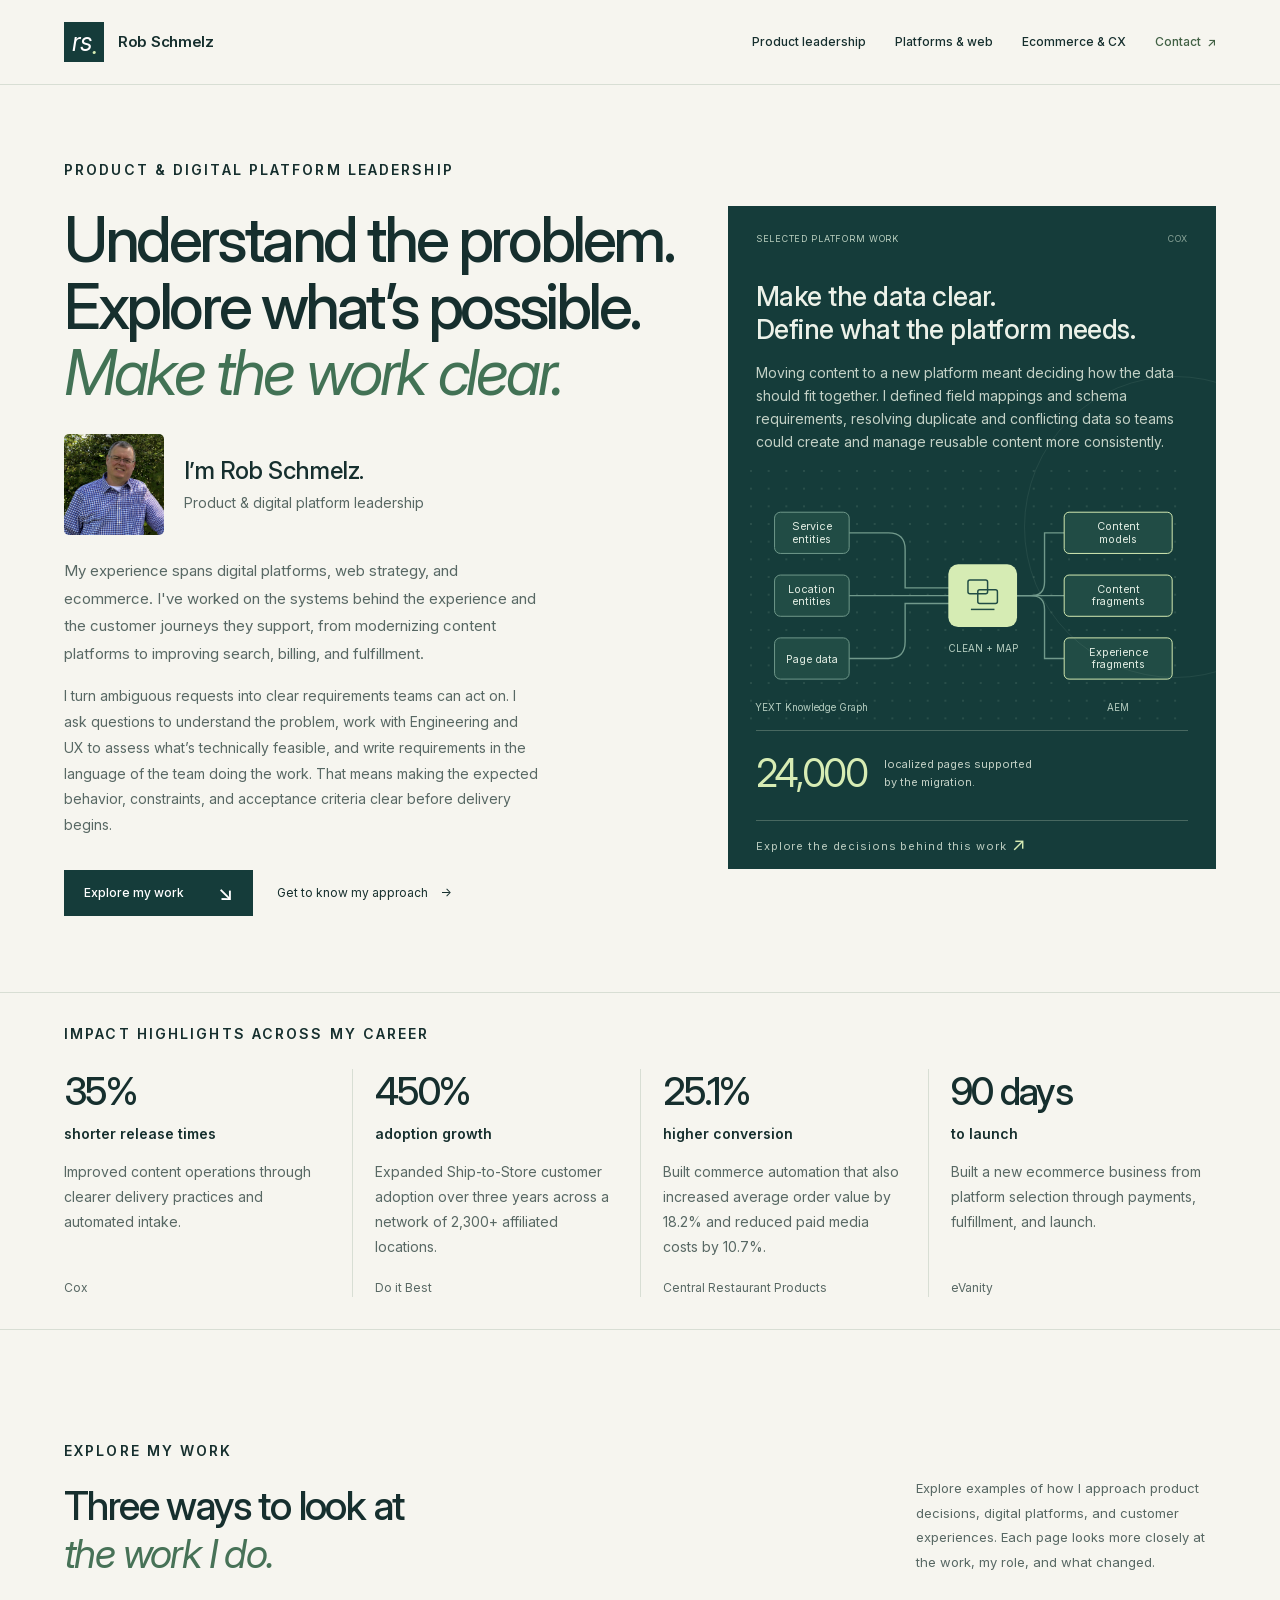
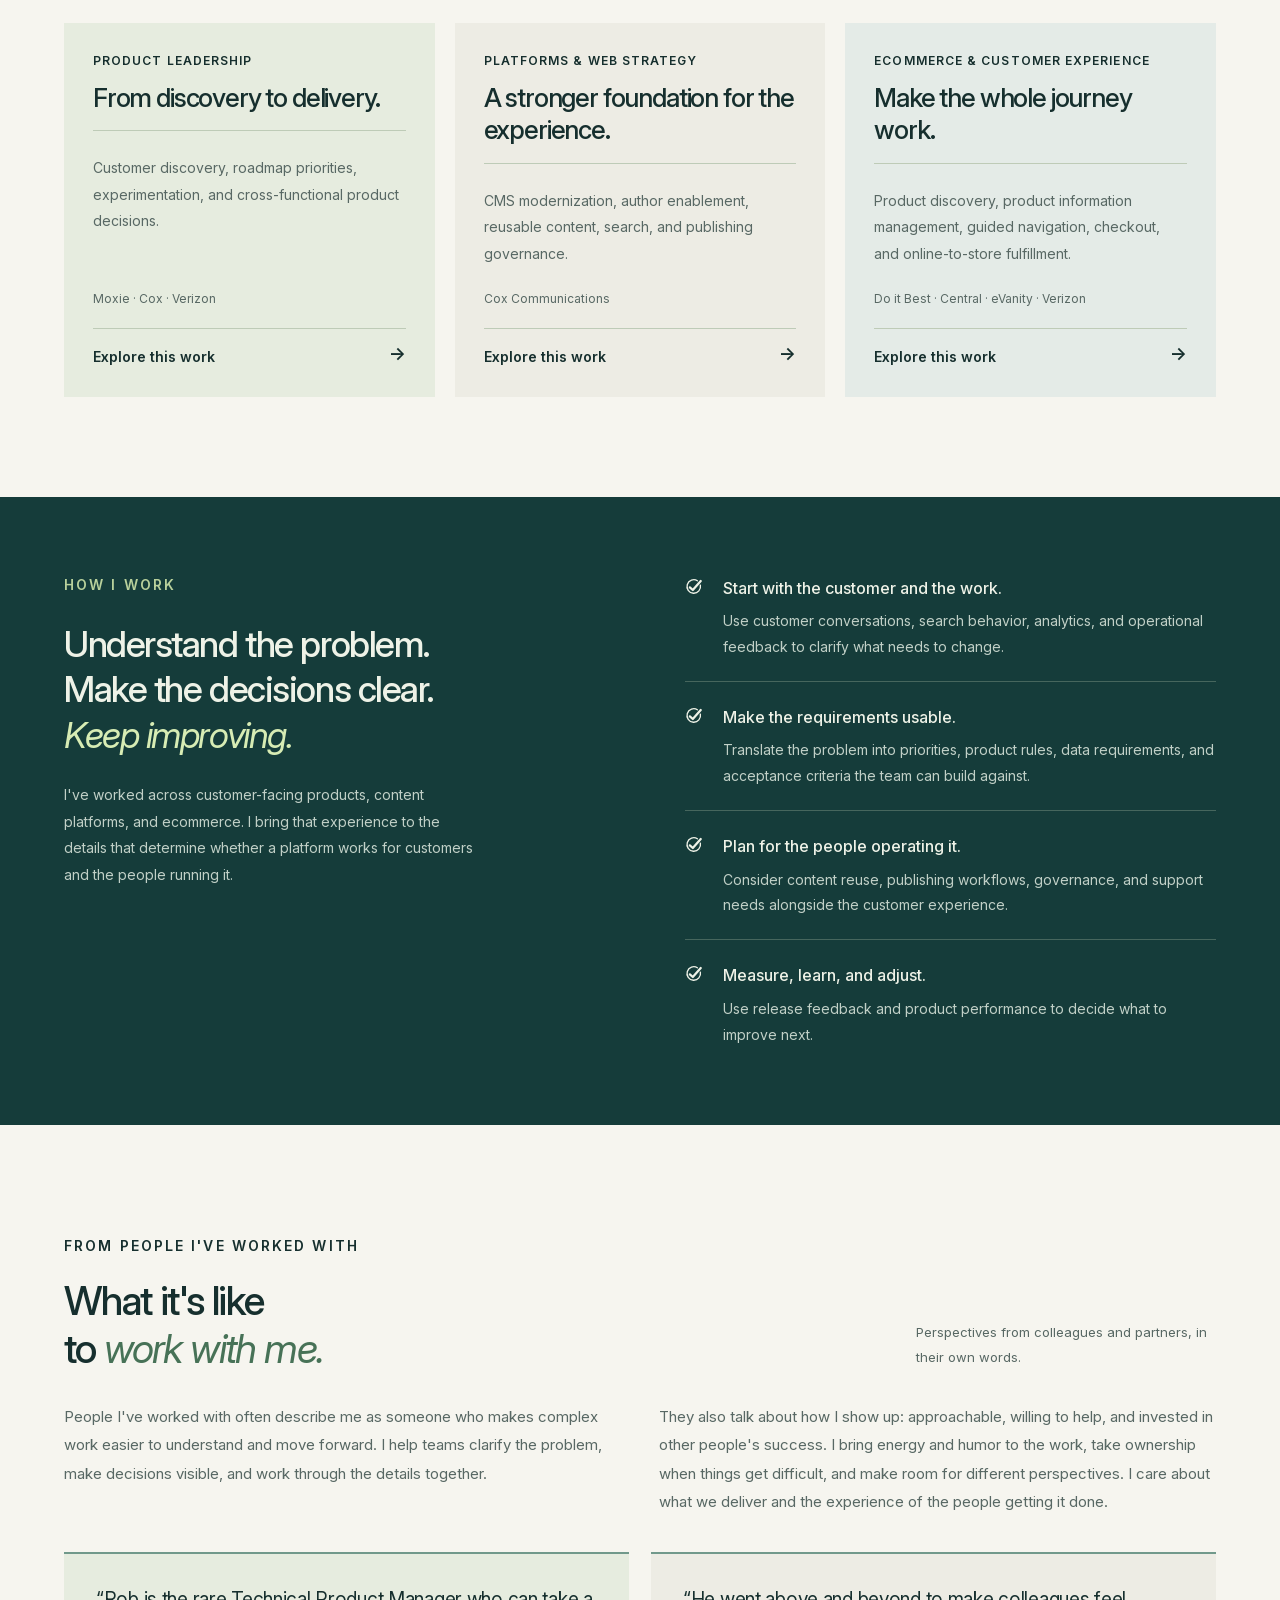
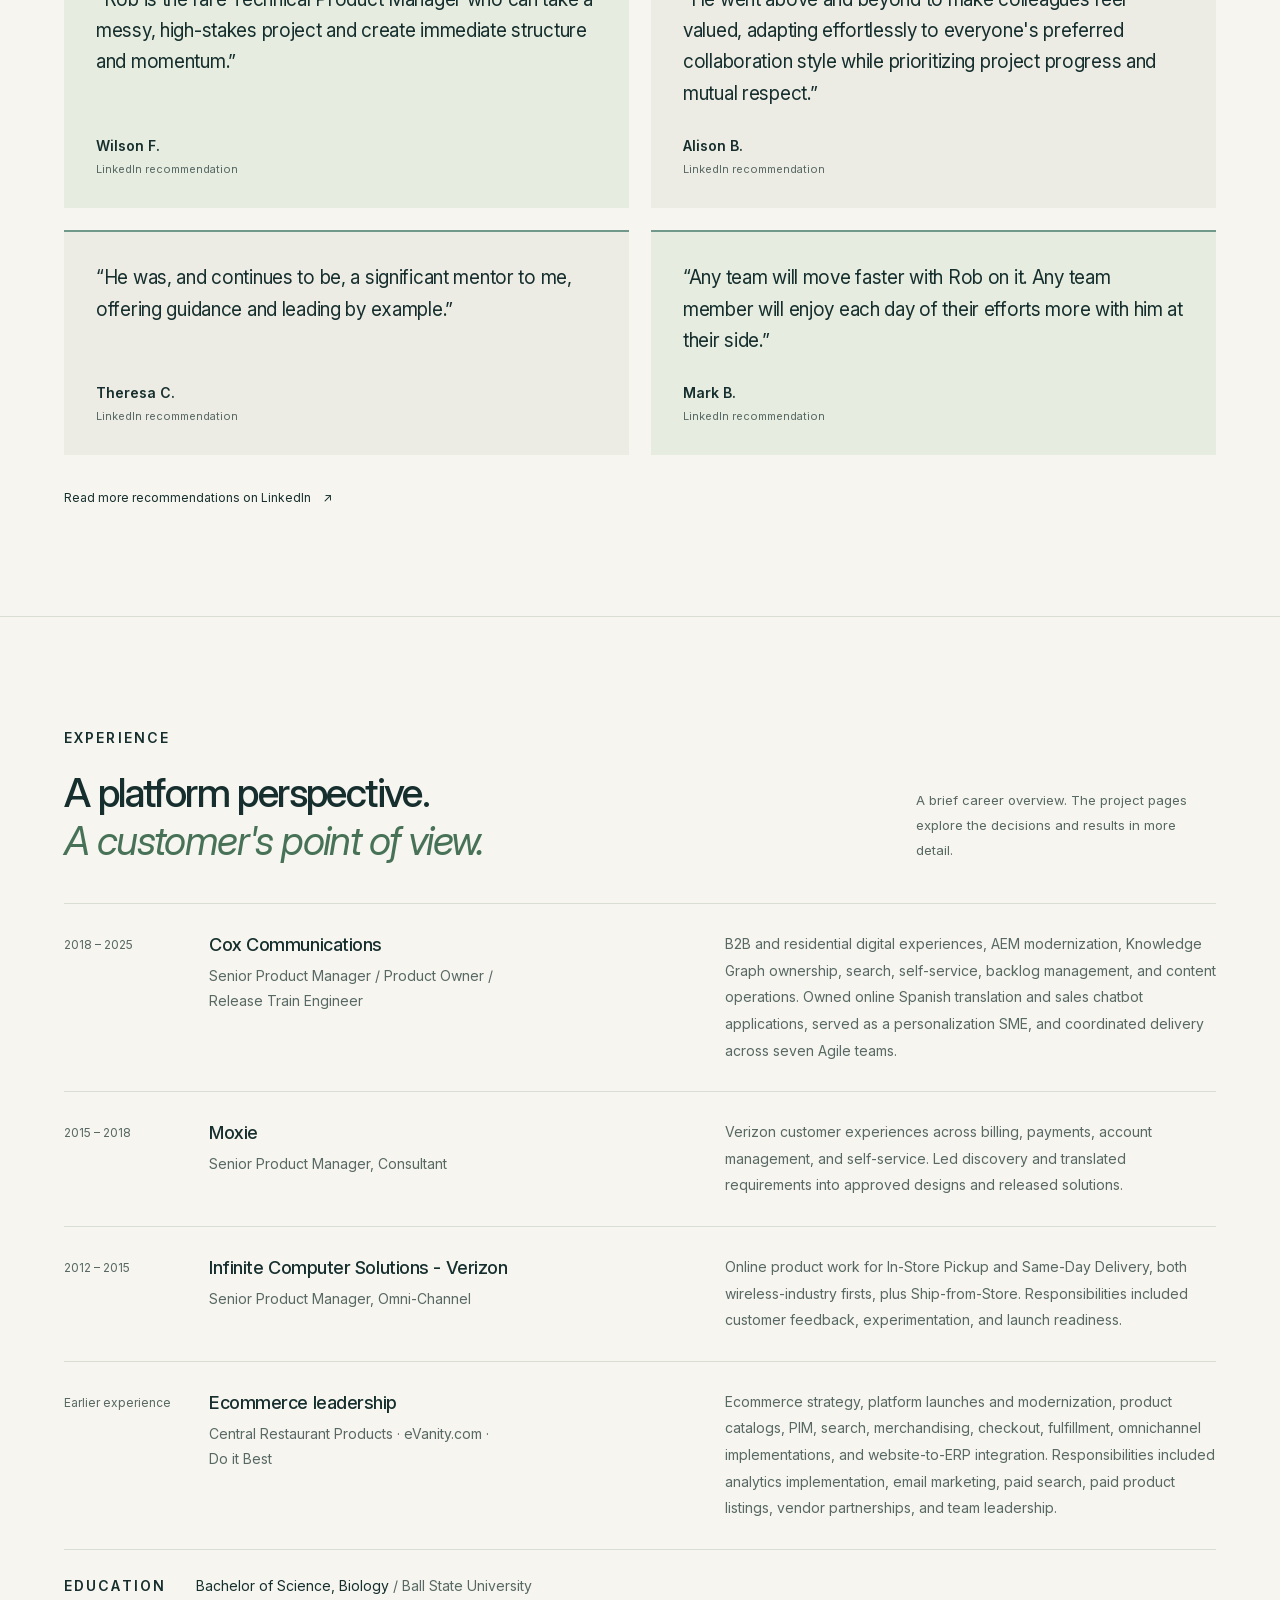
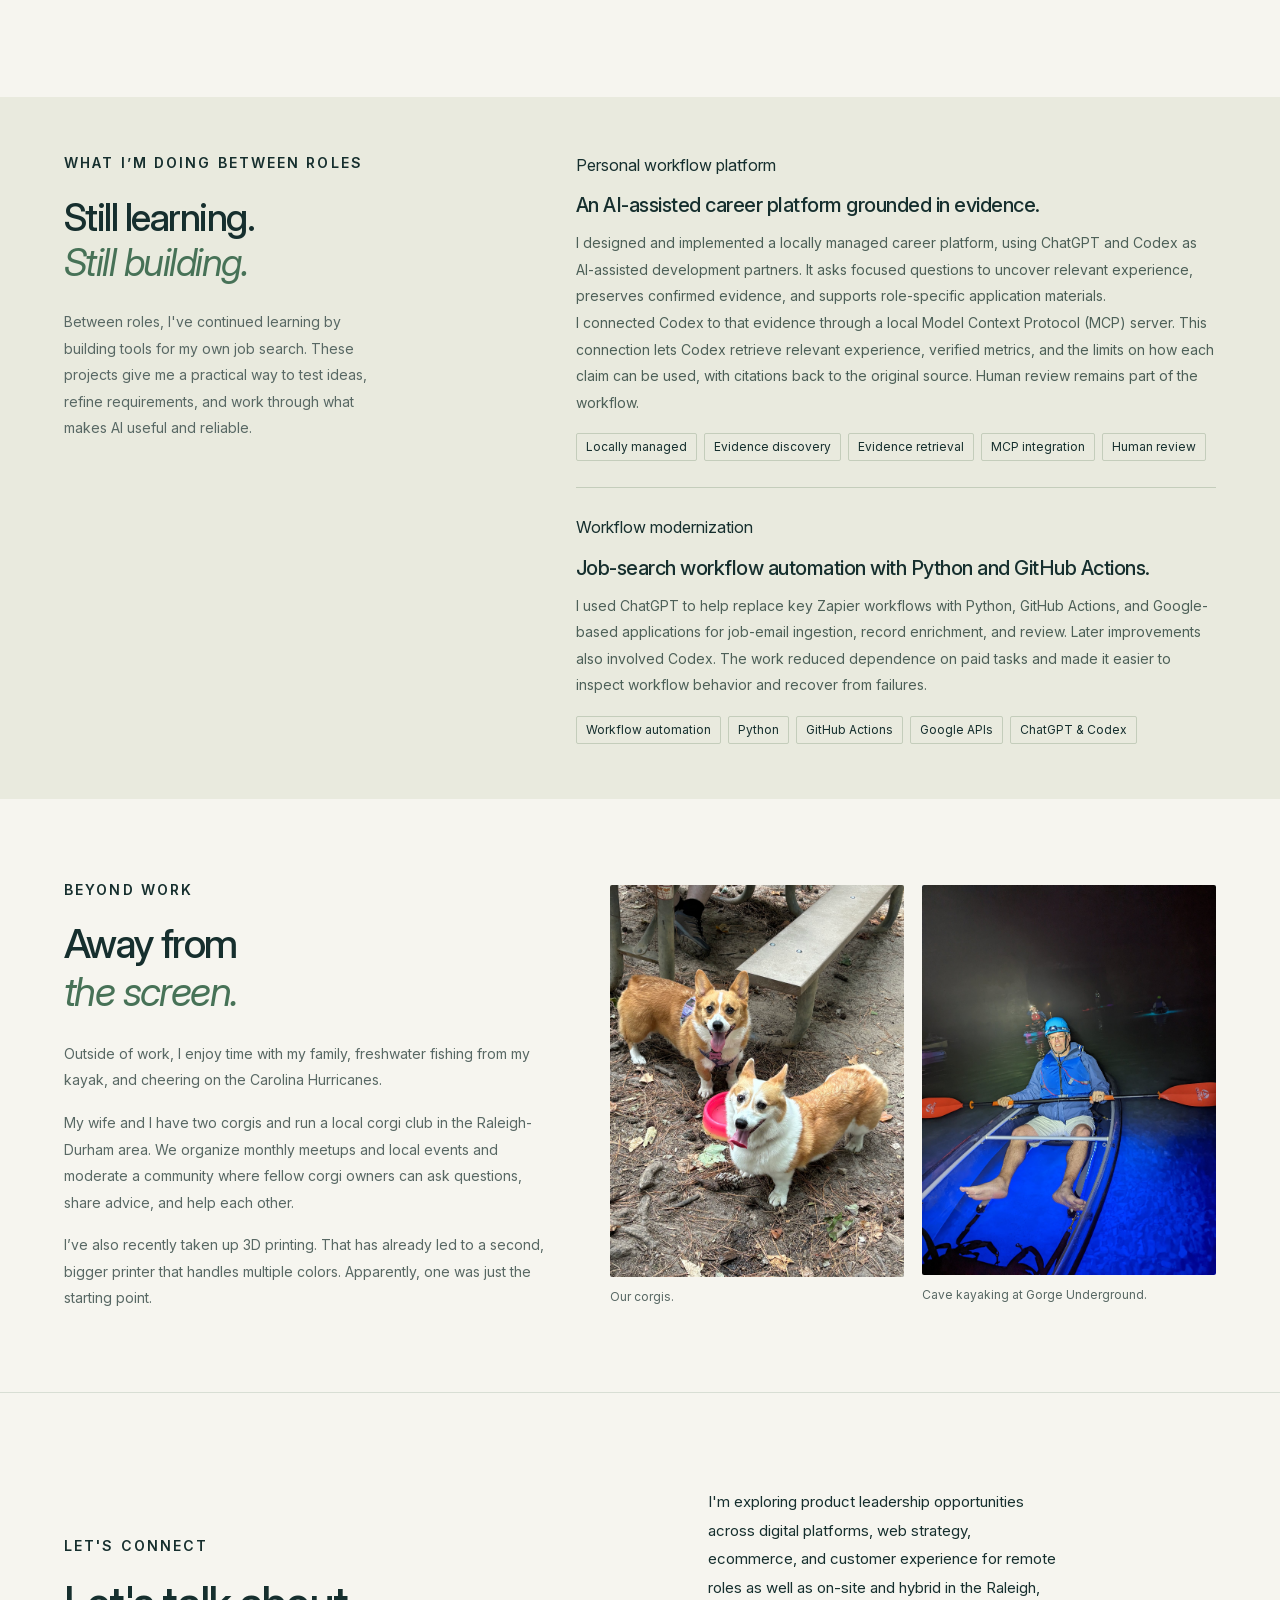
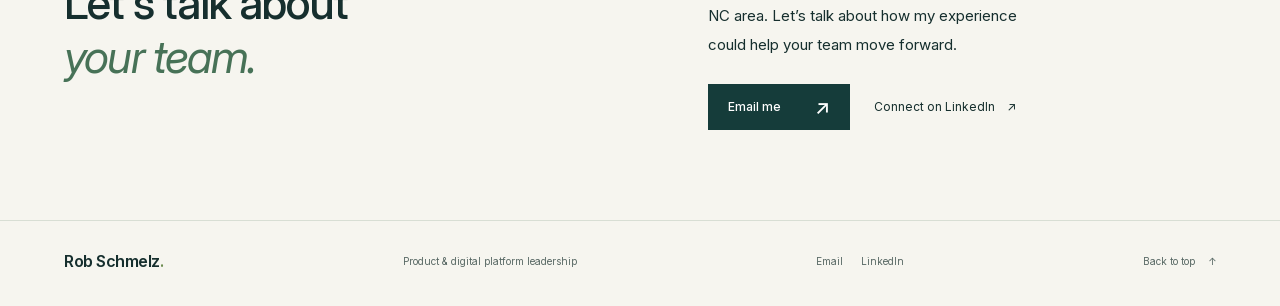
==== index.html @ 9e130a4d "Clarify homepage requirements leadership and platform decisions" ====
<!doctype html>
<html lang="en"><head><meta charset="utf-8"><meta name="viewport" content="width=device-width, initial-scale=1"><meta name="theme-color" content="#153c3a"><meta name="description" content="Explore Rob Schmelz’s product leadership across digital platforms and ecommerce, with examples of requirements clarification, CMS modernization, and customer experience."><meta name="robots" content="index, follow"><link rel="canonical" href="https://rs-mandalorian.github.io/portfolio/"><meta property="og:title" content="Rob Schmelz | Product Leadership, Digital Platforms &amp; Ecommerce"><meta property="og:description" content="Explore Rob Schmelz’s product leadership across digital platforms and ecommerce, with examples of requirements clarification, CMS modernization, and customer experience."><meta property="og:type" content="website"><meta property="og:url" content="https://rs-mandalorian.github.io/portfolio/"><title>Rob Schmelz | Product Leadership, Digital Platforms &amp; Ecommerce</title><link rel="icon" href="./mark.svg" type="image/svg+xml"><link rel="stylesheet" href="./styles.css?v=platform-requirements-v15"><script src="./app.js" defer></script><script type="application/ld+json">{"@context": "https://schema.org", "@type": "Person", "name": "Rob Schmelz", "url": "https://rs-mandalorian.github.io/portfolio/", "sameAs": ["https://www.linkedin.com/in/robschmelz/"], "email": "mailto:rob.schmelz+portfolio@gmail.com", "description": "Product leadership, digital platforms, web strategy, and ecommerce customer experience."}</script></head>

<!-- Google tag (gtag.js) -->
<script async src="https://www.googletagmanager.com/gtag/js?id=G-S5VYJTQXDG"></script>
<script>
  window.dataLayer = window.dataLayer || [];
  function gtag(){dataLayer.push(arguments);}
  gtag('js', new Date());

  gtag('config', 'G-S5VYJTQXDG');
</script>

<body><a class="skip-link" href="#main">Skip to content</a><header class="site-header"><a class="wordmark" href="./index.html" aria-label="Rob Schmelz, home"><span class="monogram" aria-hidden="true">rs<span>.</span></span><span>Rob Schmelz</span></a><button class="menu-button" aria-expanded="false" aria-controls="navigation" hidden>Menu <span aria-hidden="true">+</span></button><nav id="navigation" aria-label="Main navigation"><a href="./product-leadership.html">Product leadership</a><a href="./digital-platforms.html">Platforms &amp; web</a><a href="./ecommerce-customer-experience.html">Ecommerce &amp; CX</a><a href="#contact">Contact <span aria-hidden="true">↗</span></a></nav></header><main id="main"><section class="hero section-shell" id="top" aria-labelledby="hero-title">
      <div class="hero-copy">
        <p class="eyebrow">Product &amp; digital platform leadership</p>
        <h1 id="hero-title">Understand the problem.<br>Explore what’s possible.<br><em>Make the work clear.</em></h1>
        <div class="hero-intro-row"><img class="hero-portrait" src="./images/rob-schmelz.jpg" width="1138" height="1146" alt="Rob Schmelz" decoding="async"><div class="hero-identity"><p class="hero-person-name">I’m Rob Schmelz.</p><p class="hero-person-role">Product &amp; digital platform leadership</p></div></div><p class="hero-intro">My experience spans digital platforms, web strategy, and ecommerce. I've worked on the systems behind the experience and the customer journeys they support, from modernizing content platforms to improving search, billing, and fulfillment.</p><p class="hero-context">I turn ambiguous requests into clear requirements teams can act on. I ask questions to understand the problem, work with Engineering and UX to assess what’s technically feasible, and write requirements in the language of the team doing the work. That means making the expected behavior, constraints, and acceptance criteria clear before delivery begins.</p>
        <div class="hero-actions"><a class="button button-dark" href="#work">Explore my work <span aria-hidden="true">↘</span></a><a class="text-link" href="#approach">Get to know my approach <span aria-hidden="true">→</span></a></div>
      </div>
      <aside class="platform-art" aria-labelledby="art-title">
        <div class="art-topline"><span>Selected platform work</span><span class="art-index">COX</span></div>
        <h2 id="art-title">Make the data clear.<br>Define what the platform needs.</h2>
        <p class="art-summary">Moving content to a new platform meant deciding how the data should fit together. I defined field mappings and schema requirements, resolving duplicate and conflicting data so teams could create and manage reusable content more consistently.</p>
        <svg class="platform-diagram" viewBox="0 0 440 265" role="img" aria-labelledby="diagram-title diagram-desc">
          <title id="diagram-title">Yext to Adobe Experience Manager migration</title>
          <desc id="diagram-desc">Localized page data flows from Yext through data cleansing and field mapping into content models, content fragments, and experience fragments in Adobe Experience Manager. This is an illustrative diagram of the product work, not a system architecture diagram.</desc>
          <defs><pattern id="dots" width="18" height="18" patternUnits="userSpaceOnUse"><circle cx="1" cy="1" r="1" fill="#a4c1b4" opacity=".18"/></pattern></defs>
          <rect width="440" height="265" fill="url(#dots)"/>
          <g stroke="#71998b" stroke-width="1.4" fill="none"><path d="M76 64H141Q158 64 158 81V120H207"/><path d="M76 128H207"/><path d="M76 192H141Q158 192 158 175V136H207"/><path d="M267 128H286Q300 128 300 114V64H320"/><path d="M267 128H320"/><path d="M267 128H286Q300 128 300 142V192H320"/></g>
          <g fill="#214c45" stroke="#71998b"><rect x="25" y="43" width="76" height="42" rx="6"/><rect x="25" y="107" width="76" height="42" rx="6"/><rect x="25" y="171" width="76" height="42" rx="6"/></g>
          <g fill="#e3eee4" font-size="11" font-family="Inter, Arial, sans-serif" text-anchor="middle"><text x="63" y="61"><tspan x="63">Service</tspan><tspan x="63" dy="13">entities</tspan></text><text x="63" y="125"><tspan x="63">Location</tspan><tspan x="63" dy="13">entities</tspan></text><text x="63" y="197">Page data</text></g>
          <rect x="202" y="96" width="70" height="64" rx="10" fill="#d6ecb4"/>
          <g stroke="#214c45" stroke-width="1.5" fill="none"><rect x="222" y="112" width="20" height="14" rx="2"/><rect x="232" y="122" width="20" height="14" rx="2"/><path d="M225 142h24"/></g>
          <g fill="#214c45" stroke="#d6ecb4"><rect x="320" y="43" width="110" height="42" rx="5"/><rect x="320" y="107" width="110" height="42" rx="5"/><rect x="320" y="171" width="110" height="42" rx="5"/></g>
          <g fill="#e3eee4" font-size="11" font-family="Inter, Arial, sans-serif" text-anchor="middle"><text x="375" y="61"><tspan x="375">Content</tspan><tspan x="375" dy="13">models</tspan></text><text x="375" y="125"><tspan x="375">Content</tspan><tspan x="375" dy="13">fragments</tspan></text><text x="375" y="189"><tspan x="375">Experience</tspan><tspan x="375" dy="13">fragments</tspan></text></g>
          <g fill="#b4ccbf" font-size="10" font-family="Inter, Arial, sans-serif" text-anchor="middle"><text x="63" y="245">YEXT Knowledge Graph</text><text x="237" y="185">CLEAN + MAP</text><text x="375" y="245">AEM</text></g>
        </svg>
        <div class="art-caption"><span class="art-caption-number">24,000</span><p>localized pages supported<br>by the migration.</p></div>
        <div class="art-bottomline"><a href="./digital-platforms.html#work">Explore the decisions behind this work<span aria-hidden="true"> ↗</span></a></div>
      </aside>
    </section><section class="impact-highlights section-shell" id="impact" aria-labelledby="impact-title"><div class="impact-heading"><h2 class="eyebrow" id="impact-title">Impact highlights across my career</h2></div><ol class="impact-grid"><li class="impact-card"><h3><strong>35%</strong><span>shorter release times</span></h3><p class="impact-description">Improved content operations through clearer delivery practices and automated intake.</p><p class="impact-employer">Cox</p></li><li class="impact-card"><h3><strong>450%</strong><span>adoption growth</span></h3><p class="impact-description">Expanded Ship-to-Store customer adoption over three years across a network of 2,300+ affiliated locations.</p><p class="impact-employer">Do it Best</p></li><li class="impact-card"><h3><strong>25.1%</strong><span>higher conversion</span></h3><p class="impact-description">Built commerce automation that also increased average order value by 18.2% and reduced paid media costs by 10.7%.</p><p class="impact-employer">Central Restaurant Products</p></li><li class="impact-card"><h3><strong>90 days</strong><span>to launch</span></h3><p class="impact-description">Built a new ecommerce business from platform selection through payments, fulfillment, and launch.</p><p class="impact-employer">eVanity</p></li></ol></section><section class="section-shell section-space" id="work" aria-labelledby="work-title"><div class="section-heading"><div><p class="eyebrow">Explore my work</p><h2 id="work-title">Three ways to look at<br><em>the work I do.</em></h2></div><p>Explore examples of how I approach product decisions, digital platforms, and customer experiences. Each page looks more closely at the work, my role, and what changed.</p></div><div class="area-grid"><article class="area-card"><div class="area-header"><div><p class="eyebrow">Product leadership</p><h3>From discovery to delivery.</h3></div></div><p class="area-description">Customer discovery, roadmap priorities, experimentation, and cross-functional product decisions.</p><span class="area-employers">Moxie · Cox · Verizon</span><a class="area-link" href="./product-leadership.html">Explore this work <span aria-hidden="true">→</span></a></article><article class="area-card"><div class="area-header"><div><p class="eyebrow">Platforms &amp; web strategy</p><h3>A stronger foundation for the experience.</h3></div></div><p class="area-description">CMS modernization, author enablement, reusable content, search, and publishing governance.</p><span class="area-employers">Cox Communications</span><a class="area-link" href="./digital-platforms.html">Explore this work <span aria-hidden="true">→</span></a></article><article class="area-card"><div class="area-header"><div><p class="eyebrow">Ecommerce &amp; customer experience</p><h3>Make the whole journey work.</h3></div></div><p class="area-description">Product discovery, product information management, guided navigation, checkout, and online-to-store fulfillment.</p><span class="area-employers">Do it Best · Central · eVanity · Verizon</span><a class="area-link" href="./ecommerce-customer-experience.html">Explore this work <span aria-hidden="true">→</span></a></article></div></section><section class="approach-section" id="approach" aria-labelledby="approach-title"><div class="section-shell approach-inner">
      <div class="approach-intro"><p class="eyebrow">How I work</p><h2 id="approach-title">Understand the problem.<br>Make the decisions clear.<br><em>Keep improving.</em></h2><p>I've worked across customer-facing products, content platforms, and ecommerce. I bring that experience to the details that determine whether a platform works for customers and the people running it.</p></div>
      <div class="approach-steps"><div><svg class="section-check" viewBox="0 0 24 24" width="18" height="18" aria-hidden="true" focusable="false"><path d="M16.5 3.7a9 9 0 1 0 4 5.8" fill="none" stroke="currentColor" stroke-width="1.8" stroke-linecap="round"/><path d="m6.5 12.5 3.9 3.5L21 4" fill="none" stroke="currentColor" stroke-width="3" stroke-linecap="round" stroke-linejoin="round"/></svg><div><h3>Start with the customer and the work.</h3><p>Use customer conversations, search behavior, analytics, and operational feedback to clarify what needs to change.</p></div></div><div><svg class="section-check" viewBox="0 0 24 24" width="18" height="18" aria-hidden="true" focusable="false"><path d="M16.5 3.7a9 9 0 1 0 4 5.8" fill="none" stroke="currentColor" stroke-width="1.8" stroke-linecap="round"/><path d="m6.5 12.5 3.9 3.5L21 4" fill="none" stroke="currentColor" stroke-width="3" stroke-linecap="round" stroke-linejoin="round"/></svg><div><h3>Make the requirements usable.</h3><p>Translate the problem into priorities, product rules, data requirements, and acceptance criteria the team can build against.</p></div></div><div><svg class="section-check" viewBox="0 0 24 24" width="18" height="18" aria-hidden="true" focusable="false"><path d="M16.5 3.7a9 9 0 1 0 4 5.8" fill="none" stroke="currentColor" stroke-width="1.8" stroke-linecap="round"/><path d="m6.5 12.5 3.9 3.5L21 4" fill="none" stroke="currentColor" stroke-width="3" stroke-linecap="round" stroke-linejoin="round"/></svg><div><h3>Plan for the people operating it.</h3><p>Consider content reuse, publishing workflows, governance, and support needs alongside the customer experience.</p></div></div><div><svg class="section-check" viewBox="0 0 24 24" width="18" height="18" aria-hidden="true" focusable="false"><path d="M16.5 3.7a9 9 0 1 0 4 5.8" fill="none" stroke="currentColor" stroke-width="1.8" stroke-linecap="round"/><path d="m6.5 12.5 3.9 3.5L21 4" fill="none" stroke="currentColor" stroke-width="3" stroke-linecap="round" stroke-linejoin="round"/></svg><div><h3>Measure, learn, and adjust.</h3><p>Use release feedback and product performance to decide what to improve next.</p></div></div></div>
    </div></section><section class="colleagues-section section-shell section-space" id="colleagues" aria-labelledby="colleagues-title">
      <div class="section-heading"><div><p class="eyebrow">From people I've worked with</p><h2 id="colleagues-title">What it's like<br>to <em>work with me.</em></h2></div><p>Perspectives from colleagues and partners, in their own words.</p></div>
      <div class="colleagues-summary"><p>People I've worked with often describe me as someone who makes complex work easier to understand and move forward. I help teams clarify the problem, make decisions visible, and work through the details together.</p><p>They also talk about how I show up: approachable, willing to help, and invested in other people's success. I bring energy and humor to the work, take ownership when things get difficult, and make room for different perspectives. I care about what we deliver and the experience of the people getting it done.</p></div>
      <div class="recommendation-grid"><figure class="recommendation-card"><blockquote><p>Rob is the rare Technical Product Manager who can take a messy, high-stakes project and create immediate structure and momentum.</p></blockquote><figcaption>Wilson F.<span>LinkedIn recommendation</span></figcaption></figure><figure class="recommendation-card"><blockquote><p>He went above and beyond to make colleagues feel valued, adapting effortlessly to everyone's preferred collaboration style while prioritizing project progress and mutual respect.</p></blockquote><figcaption>Alison B.<span>LinkedIn recommendation</span></figcaption></figure><figure class="recommendation-card"><blockquote><p>He was, and continues to be, a significant mentor to me, offering guidance and leading by example.</p></blockquote><figcaption>Theresa C.<span>LinkedIn recommendation</span></figcaption></figure><figure class="recommendation-card"><blockquote><p>Any team will move faster with Rob on it. Any team member will enjoy each day of their efforts more with him at their side.</p></blockquote><figcaption>Mark B.<span>LinkedIn recommendation</span></figcaption></figure></div>
      <a class="text-link recommendations-link" href="https://www.linkedin.com/in/robschmelz/" target="_blank" rel="noopener noreferrer">Read more recommendations on LinkedIn <span aria-hidden="true">↗</span></a>
    </section><section class="experience-section section-shell section-space" id="experience" aria-labelledby="experience-title">
      <div class="section-heading"><div><p class="eyebrow">Experience</p><h2 id="experience-title">A platform perspective.<br><em>A customer's point of view.</em></h2></div><p>A brief career overview. The project pages explore the decisions and results in more detail.</p></div>
      <div class="experience-row"><div class="experience-date">2018 – 2025</div><div class="experience-role"><h3>Cox Communications</h3><p>Senior Product Manager / Product Owner / Release Train Engineer</p></div><p class="experience-description">B2B and residential digital experiences, AEM modernization, Knowledge Graph ownership, search, self-service, backlog management, and content operations. Owned online Spanish translation and sales chatbot applications, served as a personalization SME, and coordinated delivery across seven Agile teams.</p></div>
      <div class="experience-row"><div class="experience-date">2015 – 2018</div><div class="experience-role"><h3>Moxie</h3><p>Senior Product Manager, Consultant</p></div><p class="experience-description">Verizon customer experiences across billing, payments, account management, and self-service. Led discovery and translated requirements into approved designs and released solutions.</p></div>
      <div class="experience-row"><div class="experience-date">2012 – 2015</div><div class="experience-role"><h3>Infinite Computer Solutions - Verizon</h3><p>Senior Product Manager, Omni-Channel</p></div><p class="experience-description">Online product work for In-Store Pickup and Same-Day Delivery, both wireless-industry firsts, plus Ship-from-Store. Responsibilities included customer feedback, experimentation, and launch readiness.</p></div>
      <div class="experience-row earlier"><div class="experience-date">Earlier experience</div><div class="experience-role"><h3>Ecommerce leadership</h3><p>Central Restaurant Products · eVanity.com · Do it Best</p></div><p class="experience-description">Ecommerce strategy, platform launches and modernization, product catalogs, PIM, search, merchandising, checkout, fulfillment, omnichannel implementations, and website-to-ERP integration. Responsibilities included analytics implementation, email marketing, paid search, paid product listings, vendor partnerships, and team leadership.</p></div>
      <div class="education-line"><span class="eyebrow">Education</span><span>Bachelor of Science, Biology <span class="muted">/ Ball State University</span></span></div>
    </section><section class="building-section section-shell" id="building" aria-labelledby="building-title">
      <div class="building-heading"><p class="eyebrow">What I’m doing between roles</p><h2 id="building-title">Still learning.<br><em>Still building.</em></h2><p>Between roles, I've continued learning by building tools for my own job search. These projects give me a practical way to test ideas, refine requirements, and work through what makes AI useful and reliable.</p></div>
      <div class="building-projects"><article><div><span>Personal workflow platform</span></div><h3>An AI-assisted career platform grounded in evidence.</h3><p>I designed and implemented a locally managed career platform, using ChatGPT and Codex as AI-assisted development partners. It asks focused questions to uncover relevant experience, preserves confirmed evidence, and supports role-specific application materials.</p><p>I connected Codex to that evidence through a local Model Context Protocol (MCP) server. This connection lets Codex retrieve relevant experience, verified metrics, and the limits on how each claim can be used, with citations back to the original source. Human review remains part of the workflow.</p><ul class="tags" aria-label="Project focus"><li>Locally managed</li><li>Evidence discovery</li><li>Evidence retrieval</li><li>MCP integration</li><li>Human review</li></ul></article><article><div><span>Workflow modernization</span></div><h3>Job-search workflow automation with Python and GitHub Actions.</h3><p>I used ChatGPT to help replace key Zapier workflows with Python, GitHub Actions, and Google-based applications for job-email ingestion, record enrichment, and review. Later improvements also involved Codex. The work reduced dependence on paid tasks and made it easier to inspect workflow behavior and recover from failures.</p><ul class="tags" aria-label="Project focus and technologies"><li>Workflow automation</li><li>Python</li><li>GitHub Actions</li><li>Google APIs</li><li>ChatGPT &amp; Codex</li></ul></article></div>
    </section><section class="personal-section section-shell" id="outside-work" aria-labelledby="personal-title">
      <div class="personal-copy"><p class="eyebrow">Beyond work</p><h2 id="personal-title">Away from<br><em>the screen.</em></h2>
        <p>Outside of work, I enjoy time with my family, freshwater fishing from my kayak, and cheering on the Carolina Hurricanes.</p>
        <p>My wife and I have two corgis and run a local corgi club in the Raleigh-Durham area. We organize monthly meetups and local events and moderate a community where fellow corgi owners can ask questions, share advice, and help each other.</p>
        <p>I’ve also recently taken up 3D printing. That has already led to a second, bigger printer that handles multiple colors. Apparently, one was just the starting point.</p>
      </div>
      <div class="personal-photos">
        <figure><img src="./images/my-corgis.jpg" width="1534" height="2048" loading="lazy" decoding="async" alt="Our two corgis outdoors near a picnic table."><figcaption>Our corgis.</figcaption></figure>
        <figure><img src="./images/kayaking-in-a-cave.jpg" width="1542" height="2048" loading="lazy" decoding="async" alt="Kayaking in a cave over blue-lit water."><figcaption>Cave kayaking at Gorge Underground.</figcaption></figure>
      </div>
    </section><section class="contact-section section-shell" id="contact" aria-labelledby="contact-title"><div><p class="eyebrow">Let's connect</p><h2 id="contact-title">Let's talk about<br><em>your team.</em></h2></div><div class="contact-copy"><p>I'm exploring product leadership opportunities across digital platforms, web strategy, ecommerce, and customer experience for remote roles as well as on-site and hybrid in the Raleigh, NC area. Let’s talk about how my experience could help your team move forward.</p><div class="contact-links"><a class="button button-dark" href="mailto:rob.schmelz+portfolio@gmail.com">Email me <span aria-hidden="true">↗</span></a><a class="text-link" href="https://www.linkedin.com/in/robschmelz/" target="_blank" rel="noopener noreferrer">Connect on LinkedIn <span aria-hidden="true">↗</span></a></div></div></section></main><footer class="site-footer section-shell"><a class="footer-name" href="#top">Rob Schmelz<span aria-hidden="true">.</span></a><p>Product &amp; digital platform leadership</p><div class="footer-links"><a href="mailto:rob.schmelz+portfolio@gmail.com">Email</a><a href="https://www.linkedin.com/in/robschmelz/" target="_blank" rel="noopener noreferrer">LinkedIn</a></div><a href="#top">Back to top <span aria-hidden="true">↑</span></a></footer></body></html>
---- styles.css ----
@charset "UTF-8";
@font-face{font-family:Inter;font-style:normal;font-weight:100 900;font-display:swap;src:url("./InterVariable.woff2") format("woff2")}@font-face{font-family:Inter;font-style:italic;font-weight:100 900;font-display:swap;src:url("./InterVariable-Italic.woff2") format("woff2")}
:root{--paper:#f6f5ef;--ink:#162f2e;--muted:#586864;--line:#d8ded4;--green:#153c3a;--lime:#d7ecb4;--white:#fff;--sans:'Inter',Arial,sans-serif}
*{box-sizing:border-box}html{scroll-behavior:smooth;scroll-padding-top:100px}body{margin:0;background:var(--paper);color:var(--ink);font:16px/1.65 var(--sans);-webkit-font-smoothing:antialiased}a{color:inherit;text-decoration:none}button{font:inherit}button,a,summary{-webkit-tap-highlight-color:transparent}a:focus-visible,button:focus-visible,summary:focus-visible{outline:3px solid #36817c;outline-offset:5px}::selection{background:var(--lime);color:var(--green)}h1,h2,h3,h4,p{margin:0}h1,h2,h3,h4{font-weight:500}em{font-family:var(--sans);font-weight:400}svg{display:block;max-width:100%}.section-shell{max-width:1320px;padding-left:64px;padding-right:64px;margin-left:auto;margin-right:auto}.section-space{padding-top:110px;padding-bottom:100px}.eyebrow{font-size:14px;font-weight:600;line-height:1.5;letter-spacing:.15em;text-transform:uppercase}.muted{color:var(--muted)}.skip-link{position:fixed;top:10px;left:12px;transform:translateY(-200%);z-index:100;background:var(--lime);padding:12px}.skip-link:focus{transform:translateY(0)}
.draft-note{display:flex;align-items:center;justify-content:center;gap:9px;min-height:31px;background:#e7ebdf;color:#455b51;font-size:10px;letter-spacing:.08em}.status-dot{width:5px;height:5px;border-radius:50%;background:#55715a}.draft-divider{margin:0 3px;opacity:.5}.site-header{max-width:1320px;margin:auto;padding:22px 64px;display:flex;align-items:center;justify-content:space-between;gap:32px;border-bottom:1px solid var(--line)}.wordmark{display:flex;align-items:center;gap:14px;font-weight:600;font-size:15px;letter-spacing:-.02em}.monogram{width:40px;height:40px;display:grid;place-content:center;background:var(--green);color:white;font:italic 25px/1 var(--sans);position:relative;padding-right:4px}.monogram span{position:absolute;right:6px;bottom:4px;color:var(--lime)}nav{display:flex;gap:29px;font-size:12px;font-weight:500}nav a{position:relative;padding:9px 0}nav a:after,.text-link:after{content:'';position:absolute;bottom:3px;left:0;width:0;height:1px;background:currentColor;transition:width .2s}nav a:hover:after,.text-link:hover:after{width:100%}nav a:last-child{color:#416044}nav span{padding-left:3px}.menu-button{border:1px solid var(--line);background:transparent;padding:6px 12px;color:var(--ink)}
.hero{display:grid;grid-template-columns:1.25fr 1fr;gap:54px;padding-top:74px;padding-bottom:76px;align-items:center}.hero .eyebrow{display:flex;align-items:center;gap:12px;margin-bottom:27px}.short-rule{width:26px;height:1px;background:#7c9477}.hero h1{font-size:clamp(42px,4.85vw,67px);line-height:1.075;letter-spacing:-.055em}.hero h1 em{color:#427255;letter-spacing:-.05em}.hero-intro{max-width:475px;margin-top:27px;font-size:15px;color:var(--muted);line-height:1.85}.hero-actions{display:flex;align-items:center;flex-wrap:wrap;gap:24px;margin-top:32px}.button{display:inline-flex;align-items:center;justify-content:space-between;gap:34px;padding:13px 20px;font-size:12px;font-weight:500;transition:background .2s,transform .2s}.button-dark{color:#fff;background:var(--green)}.button-dark:hover{background:#2e5c52;transform:translateY(-2px)}.button span{font-size:20px;line-height:1}.text-link{position:relative;font-size:12px;padding:8px 0}.text-link span{margin-left:9px}
.platform-art{background:var(--green);color:#ecf1e8;min-width:0;padding:26px 28px 0;position:relative;overflow:hidden}.platform-art:before{content:'';position:absolute;right:-110px;top:170px;width:300px;height:300px;border:1px solid #8da898;border-radius:50%;opacity:.13;pointer-events:none}.art-topline{display:flex;justify-content:space-between;gap:12px;font-size:9px;letter-spacing:.08em;text-transform:uppercase;color:#bbd0c0}.art-index{opacity:.7}.platform-art h2{font-family:var(--sans);font-size:27px;line-height:1.22;letter-spacing:-.02em;margin-top:34px}.platform-diagram{margin:16px -6px 0;width:calc(100% + 12px)}.art-caption{display:flex;align-items:center;gap:17px;border-top:1px solid #486860;padding:21px 0 25px}.art-caption-number{font:39px/1.1 var(--sans);letter-spacing:-.055em;color:var(--lime)}.art-caption p{font-size:11px;line-height:1.65;color:#c3d1c6}.art-bottomline{display:flex;justify-content:space-between;border-top:1px solid #486860;padding:14px 0;font-size:11px;letter-spacing:.08em;color:#bacbbf}.art-bottomline span:last-child{color:var(--lime);font-size:18px;line-height:1}
.proof-strip{display:grid;grid-template-columns:.9fr 1fr 1fr 1fr;align-items:center;border-top:1px solid var(--line);border-bottom:1px solid var(--line);padding-top:29px;padding-bottom:29px;gap:25px}.proof-label{display:flex;flex-direction:column;gap:8px}.proof-label>span:last-child{font-size:12px;color:var(--muted)}.proof-item{border-left:1px solid var(--line);padding-left:28px}.proof-item strong{font:38px/1.2 var(--sans);letter-spacing:-.04em}.proof-item>span{display:block;font-size:14px;line-height:1.7;margin-top:8px;color:var(--muted)}
.section-heading{display:flex;justify-content:space-between;align-items:flex-end;gap:70px;margin-bottom:45px}.section-heading .eyebrow{margin-bottom:21px}h2{font-size:40px;line-height:1.2;letter-spacing:-.04em}.section-heading>p{max-width:300px;color:var(--muted);font-size:13px;line-height:1.9;padding-bottom:3px}.section-heading h2 em{color:#477257}.case{padding:35px 36px;background:#ecefe6}.case-meta{display:flex;flex-direction:column;align-items:flex-start;gap:5px;font-size:14px;line-height:1.5}.case-meta>span:first-child{font-weight:600}.case-meta>span:last-child{color:var(--muted);font-size:12px;letter-spacing:.08em;text-transform:uppercase}.case h3{font-size:29px;line-height:1.2;letter-spacing:-.035em;margin-top:24px}.case p{font-size:14px;line-height:1.9;color:#4d6058}.case-overview>p,.case-pair .case>p{margin-top:17px}.case-featured{display:grid;grid-template-columns:1fr 1.08fr;gap:60px;background:#e6ecdf}.case-story{padding-top:4px}.case-story .eyebrow{font-size:12px}.case-story h4{font-size:19px;line-height:1.45;letter-spacing:-.025em;margin-top:13px;margin-bottom:16px}.case-outcome{display:flex;align-items:center;gap:16px;margin-top:32px}.case-outcome strong{font:42px/1 var(--sans);letter-spacing:-.05em;white-space:nowrap}.case-outcome>span{font-size:12px;line-height:1.6;max-width:160px;color:var(--muted)}.library-counts{display:grid;grid-template-columns:repeat(3,1fr);gap:15px;margin-top:26px;margin-bottom:18px}.library-counts strong{font:30px/1.2 var(--sans)}.library-counts span{display:block;font-size:11px;color:var(--muted);line-height:1.6;margin-top:7px;max-width:90px}.case-pair{display:grid;grid-template-columns:1fr 1fr;gap:22px;margin-top:22px}.case-search{background:#edece4}.case-fulfillment{background:#e4ebe7}.case-pair .case{display:flex;flex-direction:column;align-items:stretch}.case-pair .case>p{flex:1}.case-pair .case-outcome{margin-bottom:25px}details{border-top:1px solid #bfcaba;margin-top:10px}summary{list-style:none;cursor:pointer;padding:17px 0 2px;display:flex;justify-content:space-between;align-items:center;font-size:12px;font-weight:600;gap:15px}summary::-webkit-details-marker{display:none}summary>span{font-size:20px;font-weight:400;line-height:1}details[open] summary>span{transform:rotate(45deg)}.detail-copy{padding-top:17px}.detail-copy p+p{margin-top:13px}.detail-copy p{font-size:14px}
.approach-section{background:var(--green);color:#eef2e7}.approach-inner{display:grid;grid-template-columns:1fr 1fr;gap:90px;padding-top:77px;padding-bottom:77px}.approach-intro .eyebrow{color:#b9d19c;margin-bottom:27px}.approach-intro h2{font-size:36px;line-height:1.26}.approach-intro em{color:var(--lime)}.approach-intro>p:last-child{font-size:14px;line-height:1.9;color:#c1d0c7;max-width:410px;margin-top:24px}.approach-steps>div{display:flex;gap:20px;border-top:1px solid #46665d;padding:21px 0}.approach-steps>div:first-child{padding-top:0;border-top:0}.approach-steps>div:last-child{padding-bottom:0}.step-number{font:italic 17px/1.5 var(--sans);color:#b6d19c}.approach-steps h3{font-size:16px;margin:1px 0 7px}.approach-steps p{font-size:14px;line-height:1.85;color:#c1d0c7}
.experience-section .section-heading{margin-bottom:38px}.experience-row{display:grid;grid-template-columns:120px 1fr 1fr;gap:25px;border-top:1px solid var(--line);padding:27px 0}.experience-date{font-size:12px;color:var(--muted);padding-top:4px}.experience-role h3{font-size:18px;line-height:1.5;letter-spacing:-.025em}.experience-role p{font-size:14px;line-height:1.8;color:var(--muted);margin-top:5px;max-width:295px}.experience-description{font-size:14px;line-height:1.9;color:var(--muted)}.education-line{border-top:1px solid var(--line);padding-top:24px;display:flex;gap:30px;align-items:center}.education-line>span:last-child{font-size:14px}.education-line .eyebrow{font-size:14px}
.building-section{display:grid;grid-template-columns:.8fr 1.2fr;gap:85px;padding-top:55px;padding-bottom:55px;background:#e9eade}.building-heading .eyebrow{margin-bottom:22px}.building-heading h2{font-size:38px}.building-heading em{color:#477257}.building-heading>p:last-child{font-size:14px;line-height:1.9;color:var(--muted);margin-top:23px;max-width:310px}.building-projects article+article{border-top:1px solid #c4cdbb;margin-top:26px;padding-top:26px}.project-number{font:italic 15px var(--sans);color:#65805e}.project-number span{font:9px var(--sans);letter-spacing:.06em;text-transform:uppercase;margin-left:10px}.building-projects h3{font-size:20px;line-height:1.5;margin:12px 0 10px;letter-spacing:-.025em}.building-projects p{font-size:14px;line-height:1.9;color:#4d6058}.tags{display:flex;gap:7px;flex-wrap:wrap;list-style:none;padding:0;margin:17px 0 0}.tags li{font-size:12px;border:1px solid #c4cdbb;padding:3px 9px;border-radius:2px}
.contact-section{padding-top:95px;padding-bottom:90px;display:grid;grid-template-columns:1fr .9fr;gap:80px;align-items:center}.contact-section .eyebrow{margin-bottom:20px}.contact-section h2{font-size:45px}.contact-section em{color:#477257}.contact-copy>p:first-child{font-size:15px;line-height:1.9;max-width:350px}.contact-pending{font-size:11px;color:var(--muted);margin-top:22px;padding-top:16px;border-top:1px solid var(--line);max-width:350px}.site-footer{border-top:1px solid var(--line);display:flex;align-items:center;justify-content:space-between;gap:25px;padding-top:27px;padding-bottom:32px;font-size:10px;color:var(--muted)}.footer-name{font-size:16px;font-weight:600;letter-spacing:-.03em;color:var(--ink)}.footer-name>span{color:#6a8a4d}.site-footer>a:last-child>span{margin-left:10px}
.contact-links{display:flex;align-items:center;flex-wrap:wrap;gap:24px;margin-top:25px}.footer-links{display:flex;gap:18px}.footer-links a:hover{text-decoration:underline;text-underline-offset:4px}
nav a[aria-current=page]{color:var(--green);font-weight:700}nav a[aria-current=page]:after{width:100%}.area-grid{display:grid;grid-template-columns:repeat(3,minmax(0,1fr));gap:20px}.area-card{display:flex;flex-direction:column;align-items:flex-start;padding:29px;background:#e6ecdf;transition:background .2s,transform .2s;min-width:0}.area-card:nth-child(2){background:#edece4}.area-card:nth-child(3){background:#e4ebe7}.area-card .area-link:hover{text-decoration:underline;text-underline-offset:4px}.area-card .eyebrow{font-size:12px;letter-spacing:.09em;min-height:28px}.area-card h3{font-size:26px;line-height:1.25;letter-spacing:-.045em;margin:14px 0 17px}.area-description{font-size:14px;color:var(--muted);line-height:1.9;flex:1}.area-employers{font-size:12px;color:var(--muted);margin:22px 0 18px;line-height:1.7}.area-link{font-size:14px;font-weight:600;width:100%;display:flex;justify-content:space-between;border-top:1px solid #becbb7;padding-top:16px;gap:15px}.area-link span{font-size:18px;line-height:1}.detail-hero{display:grid;grid-template-columns:1.3fr .9fr;gap:75px;align-items:center;padding-top:45px;padding-bottom:65px}.breadcrumb{font-size:12px;color:var(--muted);display:inline-block;margin-bottom:36px}.breadcrumb:hover{text-decoration:underline;text-underline-offset:4px}.detail-hero .eyebrow{color:#477257;margin-bottom:22px}.detail-hero h1{font-size:clamp(40px,4.5vw,61px);line-height:1.12;letter-spacing:-.055em}.detail-hero h1 em{color:#477257}.detail-intro{font-size:14px;color:var(--muted);line-height:1.95;max-width:540px;margin:25px 0 21px}.focus-panel{background:var(--green);color:#eff3e8;padding:32px}.focus-panel>.eyebrow{color:var(--lime);margin:0 0 26px}.focus-panel ol{list-style:none;padding:0;margin:0}.focus-panel li{display:flex;gap:18px;padding:22px 0;border-top:1px solid #48685e}.focus-panel li:first-child{padding-top:0;border-top:0}.focus-panel li:last-child{padding-bottom:0}.focus-panel li>span{font-size:12px;color:var(--lime);padding-top:5px}.focus-panel h2{font-size:22px;line-height:1.4;letter-spacing:-.035em}.focus-panel li p{font-size:12px;color:#c1d0c7;margin-top:6px;line-height:1.9}.detail-work{padding-top:35px;padding-bottom:50px}.case-followup{margin-top:15px}.narrative-section{display:grid;grid-template-columns:1fr 1.1fr;gap:70px;border-top:1px solid var(--line);padding-top:52px;padding-bottom:65px}.narrative-section .eyebrow{margin-bottom:23px}.narrative-section h2{font-size:34px}.narrative-section h2 em{color:#477257}.narrative-copy p{font-size:14px;line-height:1.95;color:var(--muted)}.narrative-copy p+p{margin-top:17px}.narrative-copy .text-link{display:inline-block;margin-top:16px}.related-section{padding-top:45px;padding-bottom:20px}.related-section>h2{font-size:32px;margin:17px 0 30px}.related-grid{grid-template-columns:repeat(2,minmax(0,1fr))}.related-grid .area-card h3{font-size:25px}.related-grid .area-card .eyebrow{min-height:0}.fulfillment-feature{display:grid;grid-template-columns:1.2fr 1fr;gap:0 55px;background:#e4ebe7}.fulfillment-feature>.case-meta,.fulfillment-feature>h3,.fulfillment-feature>p{grid-column:1}.fulfillment-feature>p{margin-top:18px}.fulfillment-feature>.case-outcome{grid-column:2;grid-row:1/4;display:block;align-self:center;border-left:1px solid #bfcaba;padding-left:45px;margin:0}.fulfillment-feature>.case-outcome strong{font-size:68px}.fulfillment-feature>.case-outcome>span{display:block;max-width:230px;font-size:12px;margin-top:16px}.fulfillment-feature>details{grid-column:1/-1;margin-top:30px}.art-bottomline>a:hover{text-decoration:underline;text-underline-offset:4px}
@media(max-width:1000px){.area-grid{gap:15px}.area-card{padding:24px}.area-card h3{font-size:23px}.detail-hero{gap:35px}.detail-hero h1{font-size:46px}.focus-panel{padding:26px}.narrative-section{gap:40px}.fulfillment-feature{gap:0 30px}.fulfillment-feature>.case-outcome{padding-left:30px}.fulfillment-feature>.case-outcome strong{font-size:54px}}
@media(max-width:800px){.area-grid{grid-template-columns:1fr}.area-card{padding:29px}.area-card h3{font-size:29px;max-width:460px}.area-card .eyebrow{min-height:0}.area-employers{margin-top:18px}.area-description{max-width:550px}.detail-hero{grid-template-columns:1fr;gap:30px;padding-top:27px;padding-bottom:35px}.breadcrumb{margin-bottom:27px}.detail-hero h1{font-size:clamp(36px,7vw,53px)}.detail-intro{max-width:600px}.focus-panel{padding:28px}.focus-panel ol{display:grid;grid-template-columns:repeat(3,minmax(0,1fr));gap:20px}.focus-panel li{padding:0;display:block;border-top:0}.focus-panel li>span{display:block;margin-bottom:12px}.focus-panel h2{font-size:20px}.focus-panel li p{font-size:11px}.narrative-section{grid-template-columns:1fr;gap:25px;padding-top:40px;padding-bottom:40px}.narrative-section h2{font-size:31px}.related-grid{grid-template-columns:repeat(2,minmax(0,1fr))}.related-grid .area-card{padding:23px}.related-grid .area-card h3{font-size:24px}.fulfillment-feature>.case-outcome strong{font-size:47px}}
@media(max-width:540px){.area-card{padding:25px}.area-card h3{font-size:28px}.detail-hero h1{font-size:clamp(34px,9.3vw,44px)}.detail-hero .eyebrow{font-size:10px}.detail-intro{font-size:13px}.focus-panel ol{grid-template-columns:1fr;gap:0}.focus-panel li{display:flex;gap:18px;border-top:1px solid #48685e;padding:18px 0}.focus-panel li>span{margin:0}.focus-panel li p{font-size:12px}.focus-panel>.eyebrow{margin-bottom:22px}.related-grid{grid-template-columns:1fr}.related-section{padding-top:25px}.narrative-section h2{font-size:29px}.fulfillment-feature{display:block}.fulfillment-feature>.case-outcome{border:0;padding:0;margin-top:26px}.fulfillment-feature>.case-outcome strong{font-size:43px}.fulfillment-feature>.case-outcome>span{font-size:12px;max-width:100%;margin-top:10px}.fulfillment-feature>details{margin-top:25px}.detail-work{padding-top:25px}.site-footer{column-gap:17px}}
.menu-button{display:none}
@media(min-width:1500px){.hero{padding-top:85px;padding-bottom:88px}.hero h1{font-size:70px}}
@media(max-width:1100px){.section-shell{padding-left:38px;padding-right:38px}.site-header{padding-left:38px;padding-right:38px}nav{gap:19px}.hero{gap:30px}.hero h1{font-size:53px}.hero-actions{gap:13px}.platform-art{padding-left:22px;padding-right:22px}.platform-art h2{font-size:24px}.art-caption-number{font-size:34px}.proof-strip{gap:15px}.proof-item{padding-left:20px}.proof-item strong{font-size:33px}.case-featured{gap:35px}.case{padding:29px}.approach-inner{gap:45px}.approach-intro h2{font-size:31px}.experience-row{grid-template-columns:95px 1fr 1fr}.building-section{gap:45px}}
@media(max-width:800px){html{scroll-padding-top:25px}.section-shell{padding-left:26px;padding-right:26px}.site-header{padding:18px 26px;position:relative;flex-wrap:wrap;gap:14px}.wordmark{font-size:14px}.menu-button:not([hidden]){display:flex;align-items:center;gap:20px}.site-header nav{width:100%;flex-wrap:wrap;gap:12px 24px}.js .site-header nav{display:none}.js .site-header nav.is-open{display:flex;padding-top:10px}.hero{grid-template-columns:1fr;gap:40px;padding-top:45px;padding-bottom:45px}.hero h1{font-size:clamp(43px,8.5vw,65px)}.hero-intro{max-width:560px}.platform-art{max-width:550px;width:100%;padding:25px 28px 0}.platform-art h2{font-size:30px}.platform-diagram{max-height:265px;margin-top:12px}.art-caption{padding-top:18px;padding-bottom:18px}.art-caption-number{font-size:40px}.art-caption p{font-size:14px}.proof-strip{grid-template-columns:repeat(3,1fr);gap:20px;padding-top:24px;padding-bottom:24px}.proof-label{grid-column:1/-1;flex-direction:row;justify-content:space-between;padding-bottom:6px}.proof-item{padding-left:15px}.proof-item:nth-child(2){padding-left:0;border-left:0}.proof-item strong{font-size:32px}.proof-item>span{font-size:10px}.section-space{padding-top:70px;padding-bottom:65px}.section-heading{gap:22px;align-items:flex-start;flex-direction:column;margin-bottom:30px}h2{font-size:35px}.section-heading>p{max-width:480px}.case-featured{grid-template-columns:1fr;gap:32px}.case-story{border-top:1px solid #bfcaba;padding-top:25px}.case-pair{gap:16px}.case-pair .case{padding:24px}.case h3{font-size:26px}.case-outcome{flex-wrap:wrap;gap:10px}.case-outcome strong{font-size:38px}.case-outcome>span{max-width:190px}.approach-inner{grid-template-columns:1fr;gap:35px;padding-top:55px;padding-bottom:55px}.approach-intro>p:last-child{max-width:560px}.experience-row{grid-template-columns:85px 1fr;gap:8px 20px}.experience-description{grid-column:2}.experience-role p{max-width:100%}.building-section{grid-template-columns:1fr;gap:30px;padding-top:40px;padding-bottom:40px}.building-heading>p:last-child{max-width:500px}.building-projects{display:grid;grid-template-columns:1fr 1fr;gap:25px}.building-projects article+article{border:0;margin:0;padding:0}.contact-section{padding-top:65px;padding-bottom:65px;gap:30px}.contact-section h2{font-size:36px}.contact-copy>p:first-child{font-size:13px}}
@media(max-width:540px){.section-shell{padding-left:22px;padding-right:22px}.site-header{padding-left:22px;padding-right:22px}.hero{padding-top:37px}.hero h1{font-size:clamp(36px,10.8vw,46px);letter-spacing:-.06em}.hero .eyebrow{font-size:9px;gap:9px;margin-bottom:23px}.hero-intro{font-size:14px;line-height:1.85;margin-top:23px}.hero-actions{flex-direction:column;align-items:flex-start;gap:12px;margin-top:26px}.platform-art{padding-left:21px;padding-right:21px}.platform-art h2{font-size:26px}.art-topline{font-size:8px}.art-caption-number{font-size:35px}.art-caption p{font-size:14px}.proof-strip{gap:12px}.proof-label .eyebrow{font-size:14px}.proof-label>span:last-child{font-size:14px}.proof-item{padding-left:12px}.proof-item strong{font-size:27px}.proof-item>span{font-size:12px;line-height:1.65}.section-space{padding-top:58px;padding-bottom:55px}.section-heading h2{font-size:33px}.section-heading .eyebrow{margin-bottom:17px}.case{padding:25px}.case-pair{grid-template-columns:1fr}.case h3{font-size:28px}.case-outcome{flex-wrap:nowrap;gap:16px}.case-outcome strong{font-size:40px}.case-outcome>span{max-width:160px}.case-meta{font-size:10px}.case-story h4{font-size:20px}.library-counts{gap:15px}.approach-intro h2{font-size:30px}.approach-steps>div{gap:15px}.experience-row{grid-template-columns:1fr;gap:10px;padding:24px 0}.experience-date{padding:0;font-size:12px}.experience-description{grid-column:1}.experience-role h3{font-size:18px}.education-line{flex-direction:column;align-items:flex-start;gap:10px}.education-line>span:last-child .muted{display:block;margin-top:3px}.building-projects{grid-template-columns:1fr;gap:0}.building-projects article+article{border-top:1px solid #c4cdbb;padding-top:25px;margin-top:25px}.contact-section{grid-template-columns:1fr;gap:25px}.contact-section h2{font-size:39px}.contact-copy>p:first-child{font-size:14px}.site-footer{flex-wrap:wrap;gap:12px;padding-top:25px;padding-bottom:25px}.site-footer p{order:3;width:100%}.site-footer>a:last-child{margin-left:auto}}
@media(prefers-reduced-motion:reduce){html{scroll-behavior:auto}*,*:before,*:after{transition:none!important}}
@media print{body{background:white;font-size:11pt;color:#111}.draft-note,.site-header nav,.menu-button,.hero-actions,.site-footer>a:last-child{display:none!important}.section-shell,.site-header{padding-left:0;padding-right:0;max-width:none}.site-header{padding-top:0}.hero{padding-top:25px;padding-bottom:25px;gap:25px;grid-template-columns:1.2fr 1fr}.hero h1{font-size:36px}.hero-intro{font-size:11px}.platform-art,.approach-section{-webkit-print-color-adjust:exact;print-color-adjust:exact}.platform-art{padding:18px 20px 0}.platform-art h2{font-size:21px}.platform-diagram{max-height:180px}.proof-strip{padding-top:15px;padding-bottom:15px}.proof-item strong{font-size:28px}.section-space{padding-top:35px;padding-bottom:30px}.section-heading{margin-bottom:20px}h2,.contact-section h2{font-size:28px}.case{break-inside:avoid;padding:22px}.case h3{font-size:23px}.case p,.experience-description,.building-projects p{font-size:14px}.case-featured{gap:25px}.case-pair{gap:15px}details{display:none}.approach-inner{padding-top:30px;padding-bottom:30px;gap:30px;grid-template-columns:1fr 1fr}.approach-intro h2{font-size:25px}.approach-steps p{font-size:10px}.experience-row{padding-top:15px;padding-bottom:15px;break-inside:avoid}.building-section{padding-top:30px;padding-bottom:30px;gap:25px}.contact-section{padding-top:35px;padding-bottom:25px}.site-footer{padding-top:15px;padding-bottom:0}a[href]:after{content:none!important}@page{size:A4;margin:15mm}}



/* Area cards lead with their subject and heading above the divider. */
.area-header{display:grid;grid-template-columns:minmax(0,1fr);gap:14px;width:100%;min-height:0;border-bottom:1px solid #becbb7;padding-bottom:15.875px;margin-bottom:24px}
.area-header>span{font-size:23px;line-height:1;color:#57735a}
.area-card .area-header .eyebrow{min-height:0}
.area-card .area-header h3{margin:12px 0 0}
.related-grid .area-header{min-height:0}
@media(max-width:800px){.area-header,.related-grid .area-header{min-height:0}}

/* Personal introduction and colleague perspectives. */
.hero-context{max-width:475px;margin-top:15px;font-size:14px;line-height:1.85;color:var(--muted)}
.colleagues-section{border-bottom:1px solid var(--line)}
.colleagues-section .section-heading{margin-bottom:30px}
.colleagues-summary{display:grid;grid-template-columns:1fr 1fr;gap:38px;margin-bottom:35px;color:var(--muted);font-size:15px;line-height:1.9}
.recommendation-grid{display:grid;grid-template-columns:repeat(2,minmax(0,1fr));gap:22px}
.recommendation-card{display:flex;flex-direction:column;margin:0;padding:30px 32px;background:#e6ecdf;border-top:2px solid #71998b;min-width:0}
.recommendation-card:nth-child(2),.recommendation-card:nth-child(3){background:#edece4}
.recommendation-card blockquote{margin:0 0 25px;font-size:19px;line-height:1.65;letter-spacing:-.015em}
.recommendation-card blockquote p:before{content:'“'}
.recommendation-card blockquote p:after{content:'”'}
.recommendation-card figcaption{margin-top:auto;font-size:14px;font-weight:600}
.recommendation-card figcaption span{display:block;font-size:11px;font-weight:400;color:var(--muted);margin-top:3px}
.recommendations-link{display:inline-block;margin-top:25px}
@media(max-width:800px){.hero-context{max-width:560px}.colleagues-summary{gap:25px}.recommendation-card{padding:26px}.recommendation-card blockquote{font-size:18px}}
@media(max-width:540px){.colleagues-summary,.recommendation-grid{grid-template-columns:1fr}.colleagues-summary{gap:16px;font-size:14px}.recommendation-card{padding:25px}.recommendation-grid{gap:16px}.recommendations-link{font-size:12px;max-width:100%}}
@media print{.recommendation-card{break-inside:avoid;padding:20px}.recommendation-card blockquote{font-size:12pt}.hero-context{font-size:11px}}

/* Four ordered impact highlights on the home and experience pages. */
.impact-highlights{padding-top:30px;padding-bottom:32px;border-top:1px solid var(--line);border-bottom:1px solid var(--line)}
.impact-heading{display:flex;align-items:baseline;justify-content:space-between;gap:18px;margin-bottom:25px}
.impact-heading .eyebrow{font-size:14px;letter-spacing:.15em;line-height:1.5}
.impact-heading>p{font-size:12px;line-height:1.6;color:var(--muted)}
.impact-grid{display:grid;grid-template-columns:repeat(4,minmax(0,1fr));gap:0;list-style:none;margin:0;padding:0}
.impact-card{display:flex;flex-direction:column;min-width:0;padding:0 22px;border-left:1px solid var(--line)}
.impact-card:first-child{padding-left:0;border-left:0}.impact-card:last-child{padding-right:0}
.impact-card h3{margin:0;line-height:1.5;letter-spacing:0}
.impact-card h3 strong{display:block;font-size:38px;font-weight:500;line-height:1.2;letter-spacing:-.045em}
.impact-card h3 span{display:block;margin-top:8px;font-size:14px;font-weight:600;line-height:1.5}
.impact-description{margin-top:15px;font-size:14px;line-height:1.8;color:var(--muted)}
.impact-employer{margin-top:auto;padding-top:18px;font-size:12px;line-height:1.6;color:var(--muted)}
@media(max-width:1000px){.impact-grid{grid-template-columns:repeat(2,minmax(0,1fr));gap:28px 0}.impact-card:nth-child(3){padding-left:0;border-left:0}.impact-card:nth-child(2){padding-right:0}}
@media(max-width:540px){.impact-heading{display:block;margin-bottom:24px}.impact-heading>p{margin-top:8px}.impact-grid{grid-template-columns:1fr;gap:0}.impact-card,.impact-card:first-child,.impact-card:last-child,.impact-card:nth-child(3){padding:24px 0;border-left:0;border-top:1px solid var(--line)}.impact-card:first-child{padding-top:0;border-top:0}.impact-card:last-child{padding-bottom:0}.impact-card h3 strong{font-size:36px}.impact-description{font-size:14px;margin-top:12px}.impact-employer{padding-top:12px}}
@media print{.impact-grid{grid-template-columns:repeat(2,minmax(0,1fr));gap:20px 0}.impact-card{break-inside:avoid}.impact-card:nth-child(3){border-left:0;padding-left:0}.impact-card h3 strong{font-size:26px}.impact-description{font-size:14pt}}

/* Four corrected Yext-to-AEM project counts. */
.library-counts.library-counts-fragments{grid-template-columns:repeat(2,minmax(0,1fr))}
.library-counts-fragments span{max-width:160px}

/* Personal interests and the supplied photographs. */
.personal-section{display:grid;grid-template-columns:.9fr 1.1fr;gap:50px;align-items:center;padding-top:80px;padding-bottom:80px;border-bottom:1px solid var(--line)}
.personal-copy>.eyebrow{margin-bottom:20px}
.personal-copy h2{margin-bottom:25px}.personal-copy h2 em{color:#477257}
.personal-copy>p:not(.eyebrow){font-size:14px;line-height:1.9;color:var(--muted)}
.personal-copy>p+p{margin-top:16px}
.personal-photos{display:grid;grid-template-columns:repeat(2,minmax(0,1fr));gap:18px;align-items:start}
.personal-photos figure{margin:0;min-width:0}
.personal-photos img{display:block;width:100%;height:auto;border-radius:2px}
.personal-photos figcaption{font-size:12px;color:var(--muted);line-height:1.6;margin-top:10px}
@media(max-width:1000px){.personal-section{gap:30px}.personal-copy h2{font-size:34px}.personal-photos{gap:14px}}
@media(max-width:800px){.personal-section{grid-template-columns:1fr;gap:30px;padding-top:55px;padding-bottom:55px}.personal-copy{max-width:600px}.personal-photos{max-width:600px;width:100%}}
@media(max-width:540px){.personal-section{padding-top:45px;padding-bottom:45px}.personal-copy h2{font-size:33px}.personal-photos{gap:12px}.personal-photos figcaption{font-size:11px}}
@media print{.personal-section{padding-top:30px;padding-bottom:30px;gap:25px;break-inside:avoid}.personal-copy>p:not(.eyebrow){font-size:10pt}.personal-photos figcaption{font-size:9pt}}

/* Portrait and short identity introduce the full-width paragraphs. */
.hero-intro-row{display:grid;grid-template-columns:100px minmax(0,1fr);align-items:center;gap:20px;max-width:475px;margin-top:27px}
.hero-intro-row+.hero-intro{margin-top:22px}.hero-person-name{font-size:24px;font-weight:500;line-height:1.3;letter-spacing:-.025em}.hero-person-role{font-size:14px;line-height:1.6;color:var(--muted);max-width:240px;margin-top:6px}
.hero-portrait{display:block;width:100px;height:auto;border-radius:5px}
@media(max-width:800px){.hero-intro-row{max-width:560px}}
@media(max-width:540px){.hero-intro-row{grid-template-columns:90px minmax(0,1fr);gap:16px;margin-top:23px}.hero-portrait{width:90px}.hero-person-name{font-size:22px}.hero-person-role{font-size:13px}}
@media print{.hero-intro-row{grid-template-columns:85px minmax(0,1fr);gap:15px;margin-top:20px}.hero-portrait{width:85px}.hero-person-name{font-size:18px}}

/* Small open-circle checkmarks match the adjacent heading color. */
.section-check{display:block;width:18px;height:18px;flex:0 0 18px;color:inherit;margin-top:4px}
.focus-panel .section-check{margin-top:7px}
@media(max-width:800px){.focus-panel .section-check{margin-top:0;margin-bottom:12px}}
@media(max-width:540px){.focus-panel .section-check{margin-top:7px;margin-bottom:0}}

.platform-art .art-summary{font-size:14px;line-height:1.65;color:#c3d1c6;margin-top:14px}
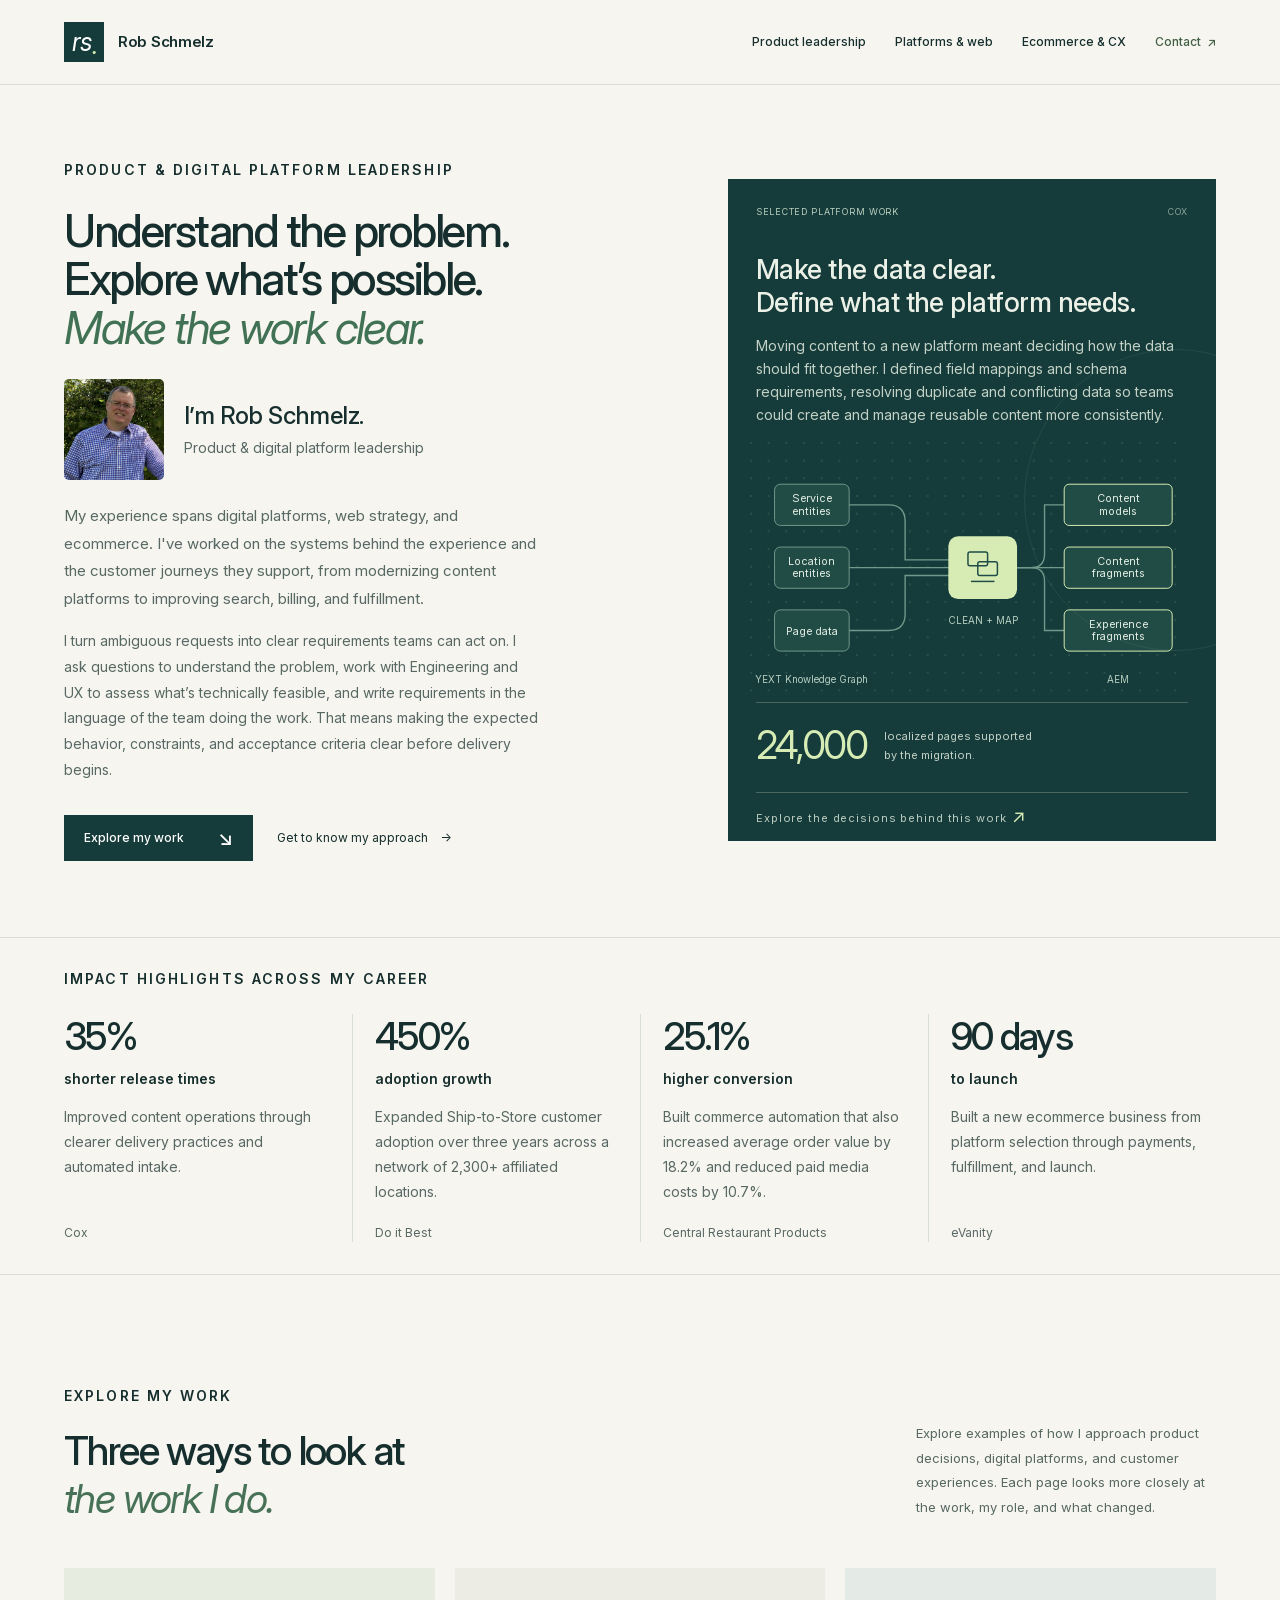
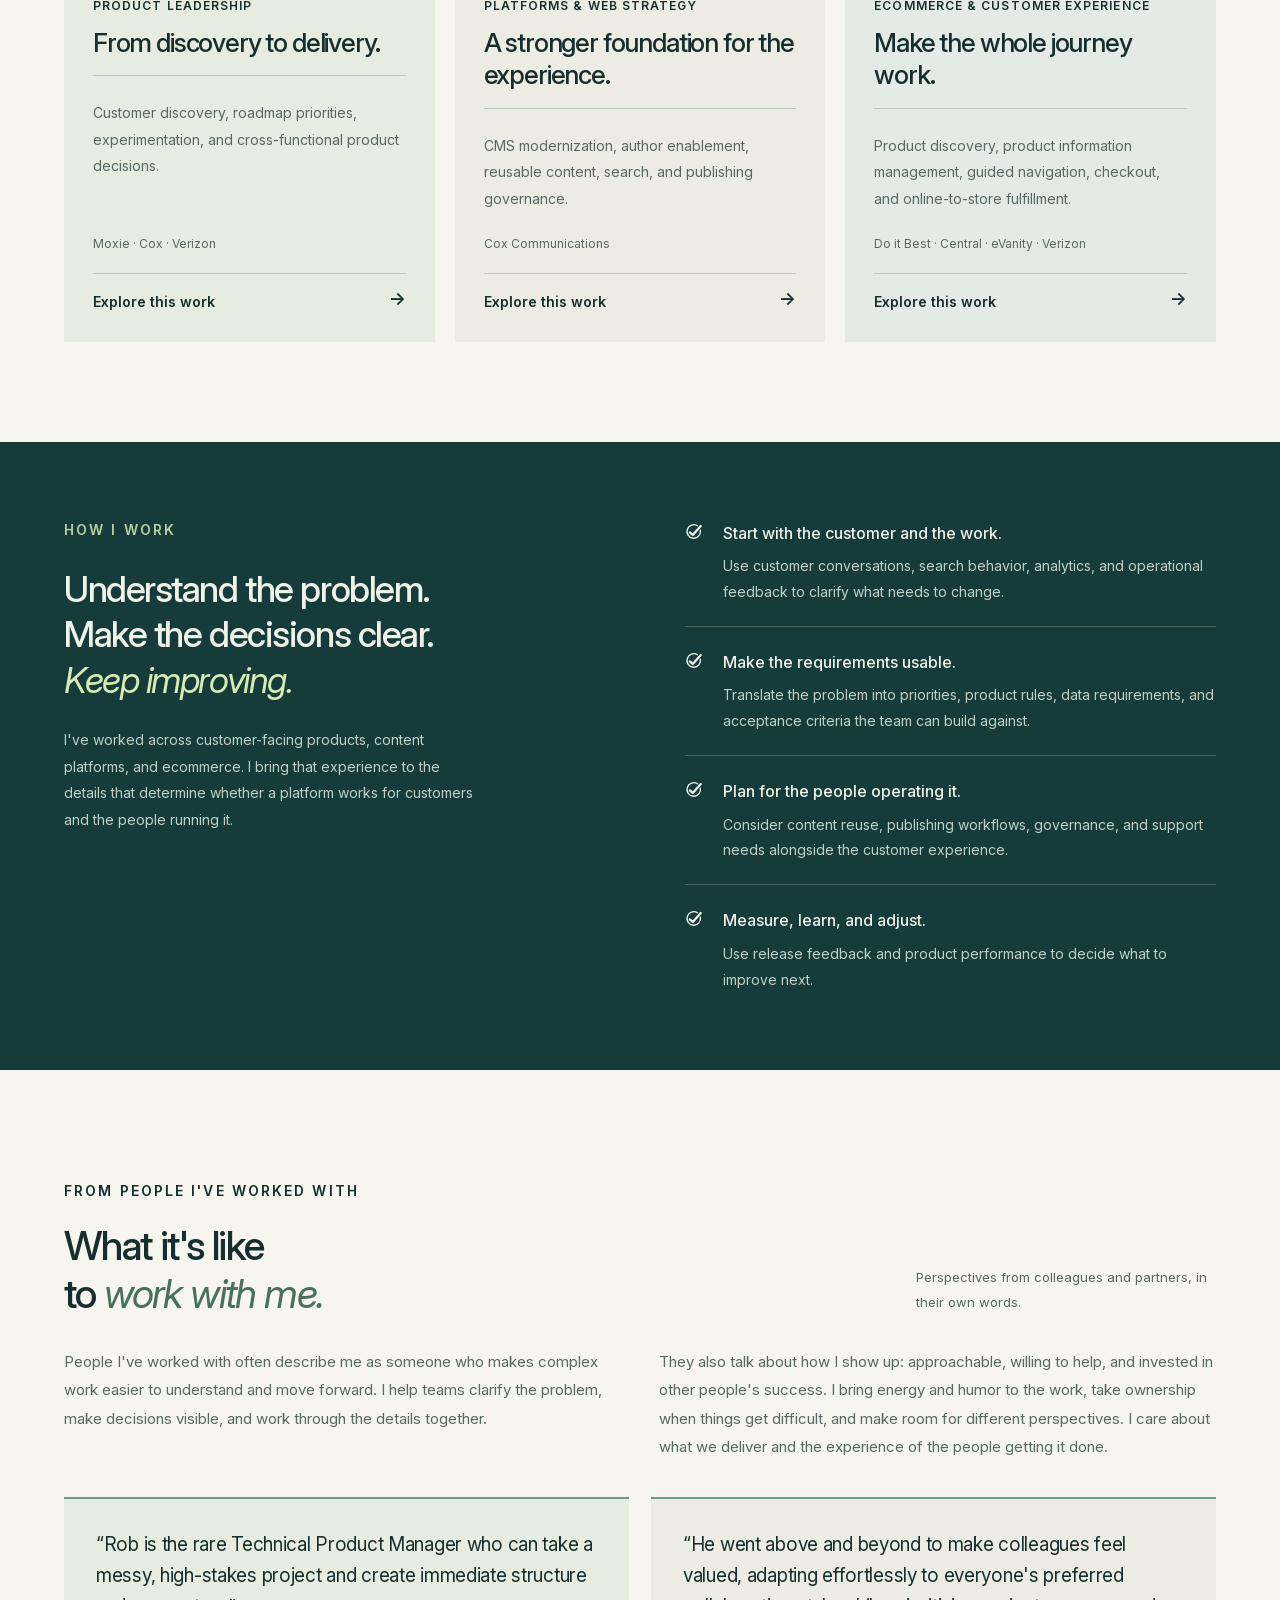
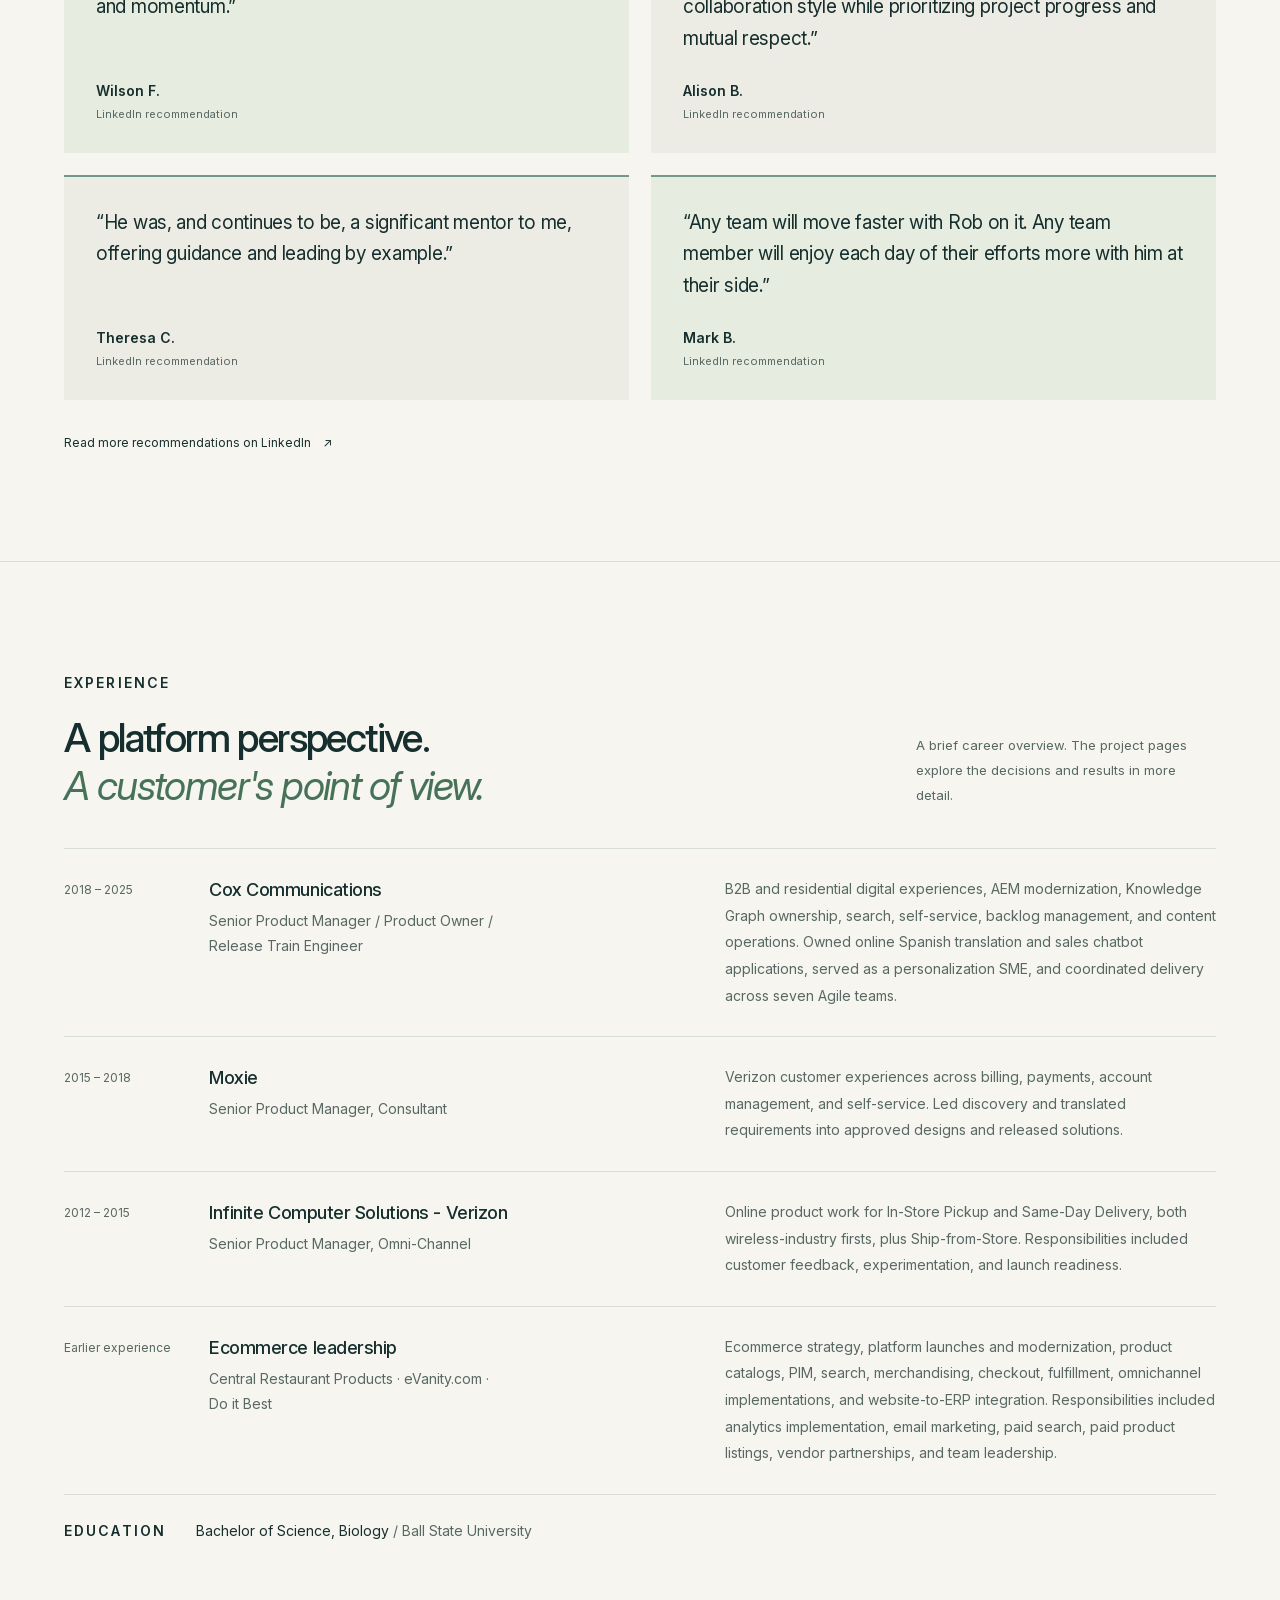
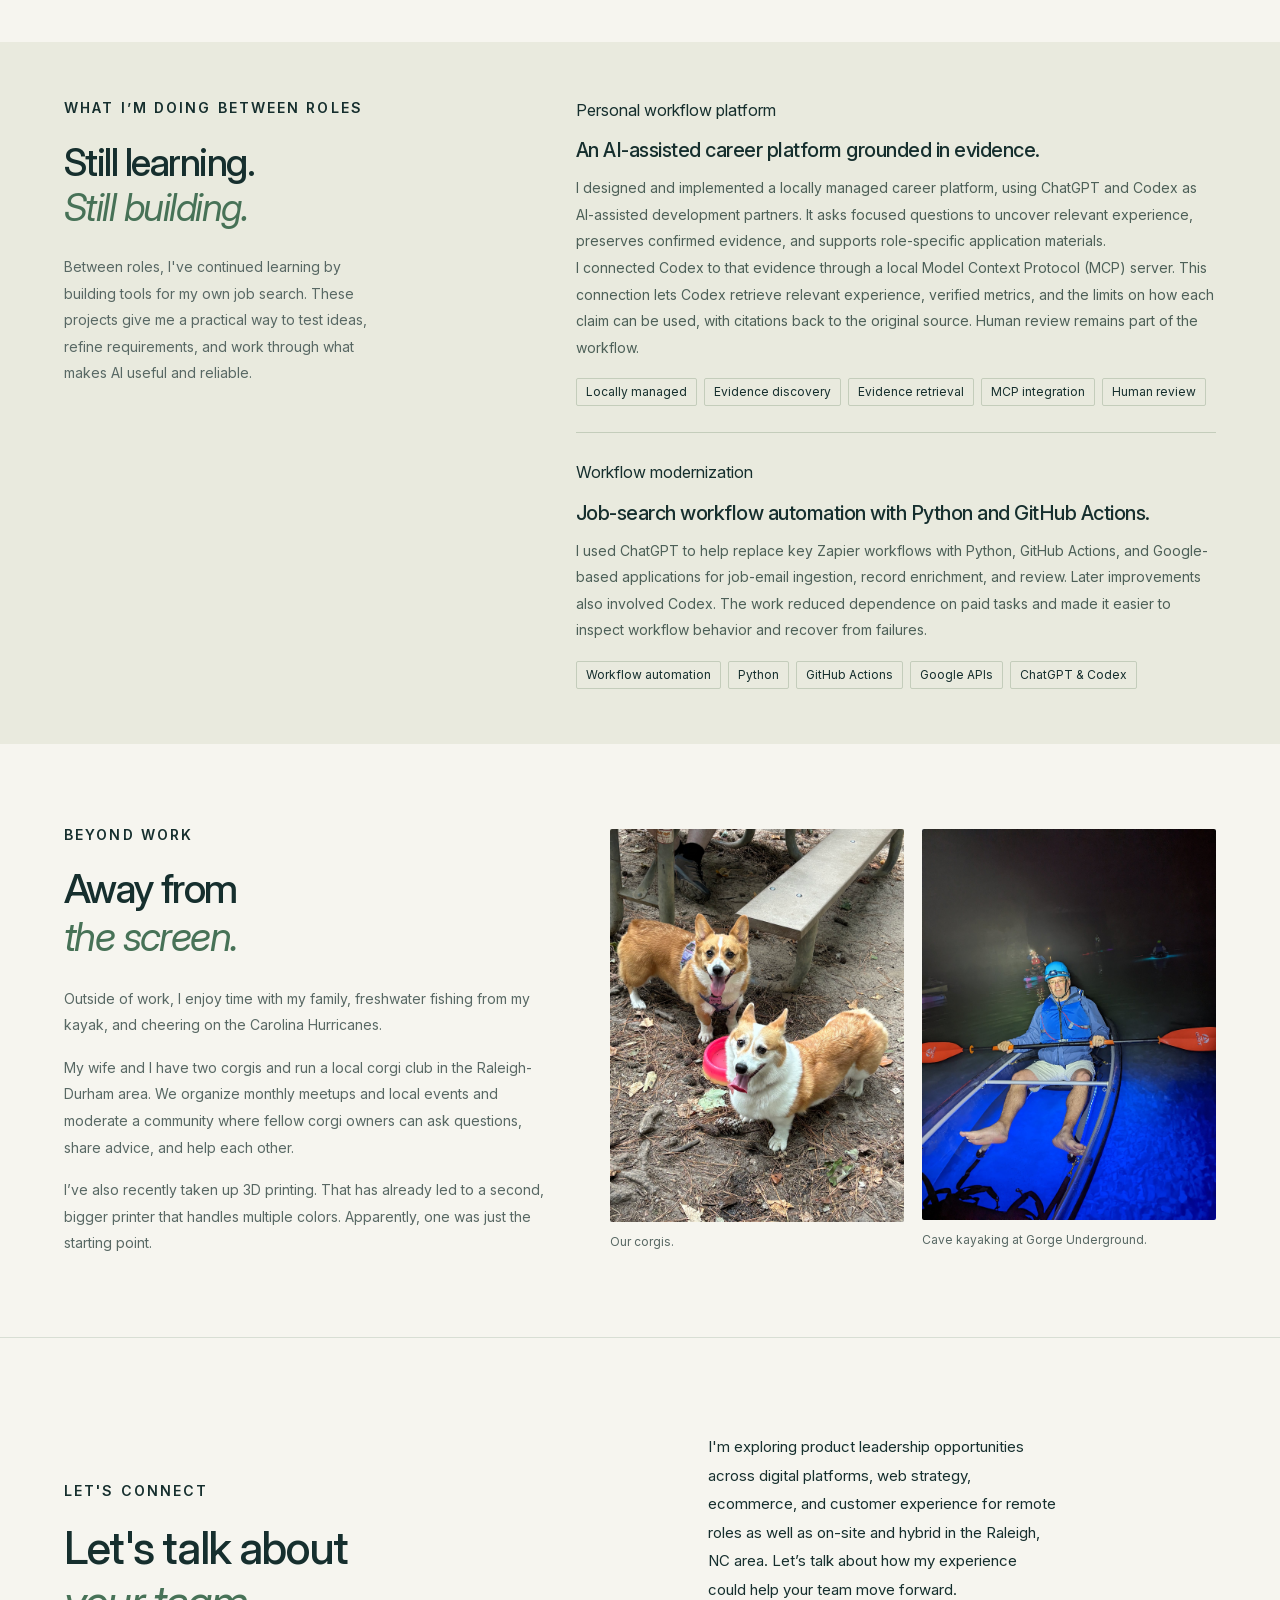
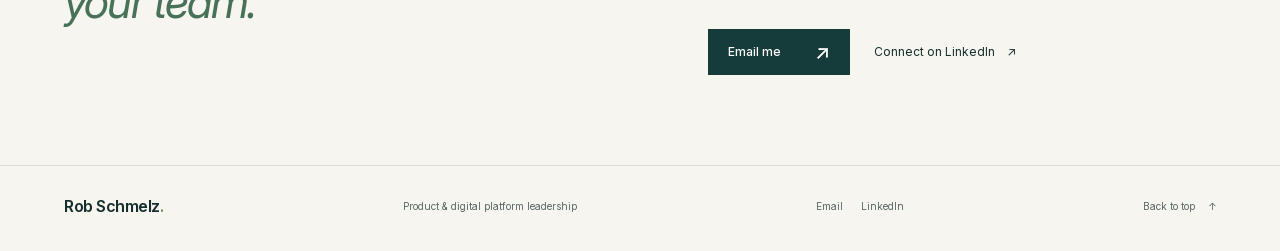
==== commit b7251228: "hero style update" ====
--- a/index.html
+++ b/index.html
@@ -1,5 +1,5 @@
 <!doctype html>
-<html lang="en"><head><meta charset="utf-8"><meta name="viewport" content="width=device-width, initial-scale=1"><meta name="theme-color" content="#153c3a"><meta name="description" content="Explore Rob Schmelz’s product leadership across digital platforms and ecommerce, with examples of requirements clarification, CMS modernization, and customer experience."><meta name="robots" content="index, follow"><link rel="canonical" href="https://rs-mandalorian.github.io/portfolio/"><meta property="og:title" content="Rob Schmelz | Product Leadership, Digital Platforms &amp; Ecommerce"><meta property="og:description" content="Explore Rob Schmelz’s product leadership across digital platforms and ecommerce, with examples of requirements clarification, CMS modernization, and customer experience."><meta property="og:type" content="website"><meta property="og:url" content="https://rs-mandalorian.github.io/portfolio/"><title>Rob Schmelz | Product Leadership, Digital Platforms &amp; Ecommerce</title><link rel="icon" href="./mark.svg" type="image/svg+xml"><link rel="stylesheet" href="./styles.css?v=platform-requirements-v15"><script src="./app.js" defer></script><script type="application/ld+json">{"@context": "https://schema.org", "@type": "Person", "name": "Rob Schmelz", "url": "https://rs-mandalorian.github.io/portfolio/", "sameAs": ["https://www.linkedin.com/in/robschmelz/"], "email": "mailto:rob.schmelz+portfolio@gmail.com", "description": "Product leadership, digital platforms, web strategy, and ecommerce customer experience."}</script></head>
+<html lang="en"><head><meta charset="utf-8"><meta name="viewport" content="width=device-width, initial-scale=1"><meta name="theme-color" content="#153c3a"><meta name="description" content="Explore Rob Schmelz’s product leadership across digital platforms and ecommerce, with examples of requirements clarification, CMS modernization, and customer experience."><meta name="robots" content="index, follow"><link rel="canonical" href="https://rs-mandalorian.github.io/portfolio/"><meta property="og:title" content="Rob Schmelz | Product Leadership, Digital Platforms &amp; Ecommerce"><meta property="og:description" content="Explore Rob Schmelz’s product leadership across digital platforms and ecommerce, with examples of requirements clarification, CMS modernization, and customer experience."><meta property="og:type" content="website"><meta property="og:url" content="https://rs-mandalorian.github.io/portfolio/"><title>Rob Schmelz | Product Leadership, Digital Platforms &amp; Ecommerce</title><link rel="icon" href="./mark.svg" type="image/svg+xml"><link rel="stylesheet" href="./styles.css?v=hero-45px-v16"><script src="./app.js" defer></script><script type="application/ld+json">{"@context": "https://schema.org", "@type": "Person", "name": "Rob Schmelz", "url": "https://rs-mandalorian.github.io/portfolio/", "sameAs": ["https://www.linkedin.com/in/robschmelz/"], "email": "mailto:rob.schmelz+portfolio@gmail.com", "description": "Product leadership, digital platforms, web strategy, and ecommerce customer experience."}</script></head>
 
 <!-- Google tag (gtag.js) -->
 <script async src="https://www.googletagmanager.com/gtag/js?id=G-S5VYJTQXDG"></script>
--- a/styles.css
+++ b/styles.css
@@ -3,7 +3,7 @@
 :root{--paper:#f6f5ef;--ink:#162f2e;--muted:#586864;--line:#d8ded4;--green:#153c3a;--lime:#d7ecb4;--white:#fff;--sans:'Inter',Arial,sans-serif}
 *{box-sizing:border-box}html{scroll-behavior:smooth;scroll-padding-top:100px}body{margin:0;background:var(--paper);color:var(--ink);font:16px/1.65 var(--sans);-webkit-font-smoothing:antialiased}a{color:inherit;text-decoration:none}button{font:inherit}button,a,summary{-webkit-tap-highlight-color:transparent}a:focus-visible,button:focus-visible,summary:focus-visible{outline:3px solid #36817c;outline-offset:5px}::selection{background:var(--lime);color:var(--green)}h1,h2,h3,h4,p{margin:0}h1,h2,h3,h4{font-weight:500}em{font-family:var(--sans);font-weight:400}svg{display:block;max-width:100%}.section-shell{max-width:1320px;padding-left:64px;padding-right:64px;margin-left:auto;margin-right:auto}.section-space{padding-top:110px;padding-bottom:100px}.eyebrow{font-size:14px;font-weight:600;line-height:1.5;letter-spacing:.15em;text-transform:uppercase}.muted{color:var(--muted)}.skip-link{position:fixed;top:10px;left:12px;transform:translateY(-200%);z-index:100;background:var(--lime);padding:12px}.skip-link:focus{transform:translateY(0)}
 .draft-note{display:flex;align-items:center;justify-content:center;gap:9px;min-height:31px;background:#e7ebdf;color:#455b51;font-size:10px;letter-spacing:.08em}.status-dot{width:5px;height:5px;border-radius:50%;background:#55715a}.draft-divider{margin:0 3px;opacity:.5}.site-header{max-width:1320px;margin:auto;padding:22px 64px;display:flex;align-items:center;justify-content:space-between;gap:32px;border-bottom:1px solid var(--line)}.wordmark{display:flex;align-items:center;gap:14px;font-weight:600;font-size:15px;letter-spacing:-.02em}.monogram{width:40px;height:40px;display:grid;place-content:center;background:var(--green);color:white;font:italic 25px/1 var(--sans);position:relative;padding-right:4px}.monogram span{position:absolute;right:6px;bottom:4px;color:var(--lime)}nav{display:flex;gap:29px;font-size:12px;font-weight:500}nav a{position:relative;padding:9px 0}nav a:after,.text-link:after{content:'';position:absolute;bottom:3px;left:0;width:0;height:1px;background:currentColor;transition:width .2s}nav a:hover:after,.text-link:hover:after{width:100%}nav a:last-child{color:#416044}nav span{padding-left:3px}.menu-button{border:1px solid var(--line);background:transparent;padding:6px 12px;color:var(--ink)}
-.hero{display:grid;grid-template-columns:1.25fr 1fr;gap:54px;padding-top:74px;padding-bottom:76px;align-items:center}.hero .eyebrow{display:flex;align-items:center;gap:12px;margin-bottom:27px}.short-rule{width:26px;height:1px;background:#7c9477}.hero h1{font-size:clamp(42px,4.85vw,67px);line-height:1.075;letter-spacing:-.055em}.hero h1 em{color:#427255;letter-spacing:-.05em}.hero-intro{max-width:475px;margin-top:27px;font-size:15px;color:var(--muted);line-height:1.85}.hero-actions{display:flex;align-items:center;flex-wrap:wrap;gap:24px;margin-top:32px}.button{display:inline-flex;align-items:center;justify-content:space-between;gap:34px;padding:13px 20px;font-size:12px;font-weight:500;transition:background .2s,transform .2s}.button-dark{color:#fff;background:var(--green)}.button-dark:hover{background:#2e5c52;transform:translateY(-2px)}.button span{font-size:20px;line-height:1}.text-link{position:relative;font-size:12px;padding:8px 0}.text-link span{margin-left:9px}
+.hero{display:grid;grid-template-columns:1.25fr 1fr;gap:54px;padding-top:74px;padding-bottom:76px;align-items:center}.hero .eyebrow{display:flex;align-items:center;gap:12px;margin-bottom:27px}.short-rule{width:26px;height:1px;background:#7c9477}.hero h1{font-size:45px;line-height:1.075;letter-spacing:-.055em}.hero h1 em{color:#427255;letter-spacing:-.05em}.hero-intro{max-width:475px;margin-top:27px;font-size:15px;color:var(--muted);line-height:1.85}.hero-actions{display:flex;align-items:center;flex-wrap:wrap;gap:24px;margin-top:32px}.button{display:inline-flex;align-items:center;justify-content:space-between;gap:34px;padding:13px 20px;font-size:12px;font-weight:500;transition:background .2s,transform .2s}.button-dark{color:#fff;background:var(--green)}.button-dark:hover{background:#2e5c52;transform:translateY(-2px)}.button span{font-size:20px;line-height:1}.text-link{position:relative;font-size:12px;padding:8px 0}.text-link span{margin-left:9px}
 .platform-art{background:var(--green);color:#ecf1e8;min-width:0;padding:26px 28px 0;position:relative;overflow:hidden}.platform-art:before{content:'';position:absolute;right:-110px;top:170px;width:300px;height:300px;border:1px solid #8da898;border-radius:50%;opacity:.13;pointer-events:none}.art-topline{display:flex;justify-content:space-between;gap:12px;font-size:9px;letter-spacing:.08em;text-transform:uppercase;color:#bbd0c0}.art-index{opacity:.7}.platform-art h2{font-family:var(--sans);font-size:27px;line-height:1.22;letter-spacing:-.02em;margin-top:34px}.platform-diagram{margin:16px -6px 0;width:calc(100% + 12px)}.art-caption{display:flex;align-items:center;gap:17px;border-top:1px solid #486860;padding:21px 0 25px}.art-caption-number{font:39px/1.1 var(--sans);letter-spacing:-.055em;color:var(--lime)}.art-caption p{font-size:11px;line-height:1.65;color:#c3d1c6}.art-bottomline{display:flex;justify-content:space-between;border-top:1px solid #486860;padding:14px 0;font-size:11px;letter-spacing:.08em;color:#bacbbf}.art-bottomline span:last-child{color:var(--lime);font-size:18px;line-height:1}
 .proof-strip{display:grid;grid-template-columns:.9fr 1fr 1fr 1fr;align-items:center;border-top:1px solid var(--line);border-bottom:1px solid var(--line);padding-top:29px;padding-bottom:29px;gap:25px}.proof-label{display:flex;flex-direction:column;gap:8px}.proof-label>span:last-child{font-size:12px;color:var(--muted)}.proof-item{border-left:1px solid var(--line);padding-left:28px}.proof-item strong{font:38px/1.2 var(--sans);letter-spacing:-.04em}.proof-item>span{display:block;font-size:14px;line-height:1.7;margin-top:8px;color:var(--muted)}
 .section-heading{display:flex;justify-content:space-between;align-items:flex-end;gap:70px;margin-bottom:45px}.section-heading .eyebrow{margin-bottom:21px}h2{font-size:40px;line-height:1.2;letter-spacing:-.04em}.section-heading>p{max-width:300px;color:var(--muted);font-size:13px;line-height:1.9;padding-bottom:3px}.section-heading h2 em{color:#477257}.case{padding:35px 36px;background:#ecefe6}.case-meta{display:flex;flex-direction:column;align-items:flex-start;gap:5px;font-size:14px;line-height:1.5}.case-meta>span:first-child{font-weight:600}.case-meta>span:last-child{color:var(--muted);font-size:12px;letter-spacing:.08em;text-transform:uppercase}.case h3{font-size:29px;line-height:1.2;letter-spacing:-.035em;margin-top:24px}.case p{font-size:14px;line-height:1.9;color:#4d6058}.case-overview>p,.case-pair .case>p{margin-top:17px}.case-featured{display:grid;grid-template-columns:1fr 1.08fr;gap:60px;background:#e6ecdf}.case-story{padding-top:4px}.case-story .eyebrow{font-size:12px}.case-story h4{font-size:19px;line-height:1.45;letter-spacing:-.025em;margin-top:13px;margin-bottom:16px}.case-outcome{display:flex;align-items:center;gap:16px;margin-top:32px}.case-outcome strong{font:42px/1 var(--sans);letter-spacing:-.05em;white-space:nowrap}.case-outcome>span{font-size:12px;line-height:1.6;max-width:160px;color:var(--muted)}.library-counts{display:grid;grid-template-columns:repeat(3,1fr);gap:15px;margin-top:26px;margin-bottom:18px}.library-counts strong{font:30px/1.2 var(--sans)}.library-counts span{display:block;font-size:11px;color:var(--muted);line-height:1.6;margin-top:7px;max-width:90px}.case-pair{display:grid;grid-template-columns:1fr 1fr;gap:22px;margin-top:22px}.case-search{background:#edece4}.case-fulfillment{background:#e4ebe7}.case-pair .case{display:flex;flex-direction:column;align-items:stretch}.case-pair .case>p{flex:1}.case-pair .case-outcome{margin-bottom:25px}details{border-top:1px solid #bfcaba;margin-top:10px}summary{list-style:none;cursor:pointer;padding:17px 0 2px;display:flex;justify-content:space-between;align-items:center;font-size:12px;font-weight:600;gap:15px}summary::-webkit-details-marker{display:none}summary>span{font-size:20px;font-weight:400;line-height:1}details[open] summary>span{transform:rotate(45deg)}.detail-copy{padding-top:17px}.detail-copy p+p{margin-top:13px}.detail-copy p{font-size:14px}
@@ -17,12 +17,12 @@
 @media(max-width:800px){.area-grid{grid-template-columns:1fr}.area-card{padding:29px}.area-card h3{font-size:29px;max-width:460px}.area-card .eyebrow{min-height:0}.area-employers{margin-top:18px}.area-description{max-width:550px}.detail-hero{grid-template-columns:1fr;gap:30px;padding-top:27px;padding-bottom:35px}.breadcrumb{margin-bottom:27px}.detail-hero h1{font-size:clamp(36px,7vw,53px)}.detail-intro{max-width:600px}.focus-panel{padding:28px}.focus-panel ol{display:grid;grid-template-columns:repeat(3,minmax(0,1fr));gap:20px}.focus-panel li{padding:0;display:block;border-top:0}.focus-panel li>span{display:block;margin-bottom:12px}.focus-panel h2{font-size:20px}.focus-panel li p{font-size:11px}.narrative-section{grid-template-columns:1fr;gap:25px;padding-top:40px;padding-bottom:40px}.narrative-section h2{font-size:31px}.related-grid{grid-template-columns:repeat(2,minmax(0,1fr))}.related-grid .area-card{padding:23px}.related-grid .area-card h3{font-size:24px}.fulfillment-feature>.case-outcome strong{font-size:47px}}
 @media(max-width:540px){.area-card{padding:25px}.area-card h3{font-size:28px}.detail-hero h1{font-size:clamp(34px,9.3vw,44px)}.detail-hero .eyebrow{font-size:10px}.detail-intro{font-size:13px}.focus-panel ol{grid-template-columns:1fr;gap:0}.focus-panel li{display:flex;gap:18px;border-top:1px solid #48685e;padding:18px 0}.focus-panel li>span{margin:0}.focus-panel li p{font-size:12px}.focus-panel>.eyebrow{margin-bottom:22px}.related-grid{grid-template-columns:1fr}.related-section{padding-top:25px}.narrative-section h2{font-size:29px}.fulfillment-feature{display:block}.fulfillment-feature>.case-outcome{border:0;padding:0;margin-top:26px}.fulfillment-feature>.case-outcome strong{font-size:43px}.fulfillment-feature>.case-outcome>span{font-size:12px;max-width:100%;margin-top:10px}.fulfillment-feature>details{margin-top:25px}.detail-work{padding-top:25px}.site-footer{column-gap:17px}}
 .menu-button{display:none}
-@media(min-width:1500px){.hero{padding-top:85px;padding-bottom:88px}.hero h1{font-size:70px}}
-@media(max-width:1100px){.section-shell{padding-left:38px;padding-right:38px}.site-header{padding-left:38px;padding-right:38px}nav{gap:19px}.hero{gap:30px}.hero h1{font-size:53px}.hero-actions{gap:13px}.platform-art{padding-left:22px;padding-right:22px}.platform-art h2{font-size:24px}.art-caption-number{font-size:34px}.proof-strip{gap:15px}.proof-item{padding-left:20px}.proof-item strong{font-size:33px}.case-featured{gap:35px}.case{padding:29px}.approach-inner{gap:45px}.approach-intro h2{font-size:31px}.experience-row{grid-template-columns:95px 1fr 1fr}.building-section{gap:45px}}
-@media(max-width:800px){html{scroll-padding-top:25px}.section-shell{padding-left:26px;padding-right:26px}.site-header{padding:18px 26px;position:relative;flex-wrap:wrap;gap:14px}.wordmark{font-size:14px}.menu-button:not([hidden]){display:flex;align-items:center;gap:20px}.site-header nav{width:100%;flex-wrap:wrap;gap:12px 24px}.js .site-header nav{display:none}.js .site-header nav.is-open{display:flex;padding-top:10px}.hero{grid-template-columns:1fr;gap:40px;padding-top:45px;padding-bottom:45px}.hero h1{font-size:clamp(43px,8.5vw,65px)}.hero-intro{max-width:560px}.platform-art{max-width:550px;width:100%;padding:25px 28px 0}.platform-art h2{font-size:30px}.platform-diagram{max-height:265px;margin-top:12px}.art-caption{padding-top:18px;padding-bottom:18px}.art-caption-number{font-size:40px}.art-caption p{font-size:14px}.proof-strip{grid-template-columns:repeat(3,1fr);gap:20px;padding-top:24px;padding-bottom:24px}.proof-label{grid-column:1/-1;flex-direction:row;justify-content:space-between;padding-bottom:6px}.proof-item{padding-left:15px}.proof-item:nth-child(2){padding-left:0;border-left:0}.proof-item strong{font-size:32px}.proof-item>span{font-size:10px}.section-space{padding-top:70px;padding-bottom:65px}.section-heading{gap:22px;align-items:flex-start;flex-direction:column;margin-bottom:30px}h2{font-size:35px}.section-heading>p{max-width:480px}.case-featured{grid-template-columns:1fr;gap:32px}.case-story{border-top:1px solid #bfcaba;padding-top:25px}.case-pair{gap:16px}.case-pair .case{padding:24px}.case h3{font-size:26px}.case-outcome{flex-wrap:wrap;gap:10px}.case-outcome strong{font-size:38px}.case-outcome>span{max-width:190px}.approach-inner{grid-template-columns:1fr;gap:35px;padding-top:55px;padding-bottom:55px}.approach-intro>p:last-child{max-width:560px}.experience-row{grid-template-columns:85px 1fr;gap:8px 20px}.experience-description{grid-column:2}.experience-role p{max-width:100%}.building-section{grid-template-columns:1fr;gap:30px;padding-top:40px;padding-bottom:40px}.building-heading>p:last-child{max-width:500px}.building-projects{display:grid;grid-template-columns:1fr 1fr;gap:25px}.building-projects article+article{border:0;margin:0;padding:0}.contact-section{padding-top:65px;padding-bottom:65px;gap:30px}.contact-section h2{font-size:36px}.contact-copy>p:first-child{font-size:13px}}
-@media(max-width:540px){.section-shell{padding-left:22px;padding-right:22px}.site-header{padding-left:22px;padding-right:22px}.hero{padding-top:37px}.hero h1{font-size:clamp(36px,10.8vw,46px);letter-spacing:-.06em}.hero .eyebrow{font-size:9px;gap:9px;margin-bottom:23px}.hero-intro{font-size:14px;line-height:1.85;margin-top:23px}.hero-actions{flex-direction:column;align-items:flex-start;gap:12px;margin-top:26px}.platform-art{padding-left:21px;padding-right:21px}.platform-art h2{font-size:26px}.art-topline{font-size:8px}.art-caption-number{font-size:35px}.art-caption p{font-size:14px}.proof-strip{gap:12px}.proof-label .eyebrow{font-size:14px}.proof-label>span:last-child{font-size:14px}.proof-item{padding-left:12px}.proof-item strong{font-size:27px}.proof-item>span{font-size:12px;line-height:1.65}.section-space{padding-top:58px;padding-bottom:55px}.section-heading h2{font-size:33px}.section-heading .eyebrow{margin-bottom:17px}.case{padding:25px}.case-pair{grid-template-columns:1fr}.case h3{font-size:28px}.case-outcome{flex-wrap:nowrap;gap:16px}.case-outcome strong{font-size:40px}.case-outcome>span{max-width:160px}.case-meta{font-size:10px}.case-story h4{font-size:20px}.library-counts{gap:15px}.approach-intro h2{font-size:30px}.approach-steps>div{gap:15px}.experience-row{grid-template-columns:1fr;gap:10px;padding:24px 0}.experience-date{padding:0;font-size:12px}.experience-description{grid-column:1}.experience-role h3{font-size:18px}.education-line{flex-direction:column;align-items:flex-start;gap:10px}.education-line>span:last-child .muted{display:block;margin-top:3px}.building-projects{grid-template-columns:1fr;gap:0}.building-projects article+article{border-top:1px solid #c4cdbb;padding-top:25px;margin-top:25px}.contact-section{grid-template-columns:1fr;gap:25px}.contact-section h2{font-size:39px}.contact-copy>p:first-child{font-size:14px}.site-footer{flex-wrap:wrap;gap:12px;padding-top:25px;padding-bottom:25px}.site-footer p{order:3;width:100%}.site-footer>a:last-child{margin-left:auto}}
+@media(min-width:1500px){.hero{padding-top:85px;padding-bottom:88px}.hero h1{font-size:45px}}
+@media(max-width:1100px){.section-shell{padding-left:38px;padding-right:38px}.site-header{padding-left:38px;padding-right:38px}nav{gap:19px}.hero{gap:30px}.hero h1{font-size:45px}.hero-actions{gap:13px}.platform-art{padding-left:22px;padding-right:22px}.platform-art h2{font-size:24px}.art-caption-number{font-size:34px}.proof-strip{gap:15px}.proof-item{padding-left:20px}.proof-item strong{font-size:33px}.case-featured{gap:35px}.case{padding:29px}.approach-inner{gap:45px}.approach-intro h2{font-size:31px}.experience-row{grid-template-columns:95px 1fr 1fr}.building-section{gap:45px}}
+@media(max-width:800px){html{scroll-padding-top:25px}.section-shell{padding-left:26px;padding-right:26px}.site-header{padding:18px 26px;position:relative;flex-wrap:wrap;gap:14px}.wordmark{font-size:14px}.menu-button:not([hidden]){display:flex;align-items:center;gap:20px}.site-header nav{width:100%;flex-wrap:wrap;gap:12px 24px}.js .site-header nav{display:none}.js .site-header nav.is-open{display:flex;padding-top:10px}.hero{grid-template-columns:1fr;gap:40px;padding-top:45px;padding-bottom:45px}.hero h1{font-size:45px}.hero-intro{max-width:560px}.platform-art{max-width:550px;width:100%;padding:25px 28px 0}.platform-art h2{font-size:30px}.platform-diagram{max-height:265px;margin-top:12px}.art-caption{padding-top:18px;padding-bottom:18px}.art-caption-number{font-size:40px}.art-caption p{font-size:14px}.proof-strip{grid-template-columns:repeat(3,1fr);gap:20px;padding-top:24px;padding-bottom:24px}.proof-label{grid-column:1/-1;flex-direction:row;justify-content:space-between;padding-bottom:6px}.proof-item{padding-left:15px}.proof-item:nth-child(2){padding-left:0;border-left:0}.proof-item strong{font-size:32px}.proof-item>span{font-size:10px}.section-space{padding-top:70px;padding-bottom:65px}.section-heading{gap:22px;align-items:flex-start;flex-direction:column;margin-bottom:30px}h2{font-size:35px}.section-heading>p{max-width:480px}.case-featured{grid-template-columns:1fr;gap:32px}.case-story{border-top:1px solid #bfcaba;padding-top:25px}.case-pair{gap:16px}.case-pair .case{padding:24px}.case h3{font-size:26px}.case-outcome{flex-wrap:wrap;gap:10px}.case-outcome strong{font-size:38px}.case-outcome>span{max-width:190px}.approach-inner{grid-template-columns:1fr;gap:35px;padding-top:55px;padding-bottom:55px}.approach-intro>p:last-child{max-width:560px}.experience-row{grid-template-columns:85px 1fr;gap:8px 20px}.experience-description{grid-column:2}.experience-role p{max-width:100%}.building-section{grid-template-columns:1fr;gap:30px;padding-top:40px;padding-bottom:40px}.building-heading>p:last-child{max-width:500px}.building-projects{display:grid;grid-template-columns:1fr 1fr;gap:25px}.building-projects article+article{border:0;margin:0;padding:0}.contact-section{padding-top:65px;padding-bottom:65px;gap:30px}.contact-section h2{font-size:36px}.contact-copy>p:first-child{font-size:13px}}
+@media(max-width:540px){.section-shell{padding-left:22px;padding-right:22px}.site-header{padding-left:22px;padding-right:22px}.hero{padding-top:37px}.hero h1{font-size:45px;letter-spacing:-.06em}.hero .eyebrow{font-size:9px;gap:9px;margin-bottom:23px}.hero-intro{font-size:14px;line-height:1.85;margin-top:23px}.hero-actions{flex-direction:column;align-items:flex-start;gap:12px;margin-top:26px}.platform-art{padding-left:21px;padding-right:21px}.platform-art h2{font-size:26px}.art-topline{font-size:8px}.art-caption-number{font-size:35px}.art-caption p{font-size:14px}.proof-strip{gap:12px}.proof-label .eyebrow{font-size:14px}.proof-label>span:last-child{font-size:14px}.proof-item{padding-left:12px}.proof-item strong{font-size:27px}.proof-item>span{font-size:12px;line-height:1.65}.section-space{padding-top:58px;padding-bottom:55px}.section-heading h2{font-size:33px}.section-heading .eyebrow{margin-bottom:17px}.case{padding:25px}.case-pair{grid-template-columns:1fr}.case h3{font-size:28px}.case-outcome{flex-wrap:nowrap;gap:16px}.case-outcome strong{font-size:40px}.case-outcome>span{max-width:160px}.case-meta{font-size:10px}.case-story h4{font-size:20px}.library-counts{gap:15px}.approach-intro h2{font-size:30px}.approach-steps>div{gap:15px}.experience-row{grid-template-columns:1fr;gap:10px;padding:24px 0}.experience-date{padding:0;font-size:12px}.experience-description{grid-column:1}.experience-role h3{font-size:18px}.education-line{flex-direction:column;align-items:flex-start;gap:10px}.education-line>span:last-child .muted{display:block;margin-top:3px}.building-projects{grid-template-columns:1fr;gap:0}.building-projects article+article{border-top:1px solid #c4cdbb;padding-top:25px;margin-top:25px}.contact-section{grid-template-columns:1fr;gap:25px}.contact-section h2{font-size:39px}.contact-copy>p:first-child{font-size:14px}.site-footer{flex-wrap:wrap;gap:12px;padding-top:25px;padding-bottom:25px}.site-footer p{order:3;width:100%}.site-footer>a:last-child{margin-left:auto}}
 @media(prefers-reduced-motion:reduce){html{scroll-behavior:auto}*,*:before,*:after{transition:none!important}}
-@media print{body{background:white;font-size:11pt;color:#111}.draft-note,.site-header nav,.menu-button,.hero-actions,.site-footer>a:last-child{display:none!important}.section-shell,.site-header{padding-left:0;padding-right:0;max-width:none}.site-header{padding-top:0}.hero{padding-top:25px;padding-bottom:25px;gap:25px;grid-template-columns:1.2fr 1fr}.hero h1{font-size:36px}.hero-intro{font-size:11px}.platform-art,.approach-section{-webkit-print-color-adjust:exact;print-color-adjust:exact}.platform-art{padding:18px 20px 0}.platform-art h2{font-size:21px}.platform-diagram{max-height:180px}.proof-strip{padding-top:15px;padding-bottom:15px}.proof-item strong{font-size:28px}.section-space{padding-top:35px;padding-bottom:30px}.section-heading{margin-bottom:20px}h2,.contact-section h2{font-size:28px}.case{break-inside:avoid;padding:22px}.case h3{font-size:23px}.case p,.experience-description,.building-projects p{font-size:14px}.case-featured{gap:25px}.case-pair{gap:15px}details{display:none}.approach-inner{padding-top:30px;padding-bottom:30px;gap:30px;grid-template-columns:1fr 1fr}.approach-intro h2{font-size:25px}.approach-steps p{font-size:10px}.experience-row{padding-top:15px;padding-bottom:15px;break-inside:avoid}.building-section{padding-top:30px;padding-bottom:30px;gap:25px}.contact-section{padding-top:35px;padding-bottom:25px}.site-footer{padding-top:15px;padding-bottom:0}a[href]:after{content:none!important}@page{size:A4;margin:15mm}}
+@media print{body{background:white;font-size:11pt;color:#111}.draft-note,.site-header nav,.menu-button,.hero-actions,.site-footer>a:last-child{display:none!important}.section-shell,.site-header{padding-left:0;padding-right:0;max-width:none}.site-header{padding-top:0}.hero{padding-top:25px;padding-bottom:25px;gap:25px;grid-template-columns:1.2fr 1fr}.hero h1{font-size:45px}.hero-intro{font-size:11px}.platform-art,.approach-section{-webkit-print-color-adjust:exact;print-color-adjust:exact}.platform-art{padding:18px 20px 0}.platform-art h2{font-size:21px}.platform-diagram{max-height:180px}.proof-strip{padding-top:15px;padding-bottom:15px}.proof-item strong{font-size:28px}.section-space{padding-top:35px;padding-bottom:30px}.section-heading{margin-bottom:20px}h2,.contact-section h2{font-size:28px}.case{break-inside:avoid;padding:22px}.case h3{font-size:23px}.case p,.experience-description,.building-projects p{font-size:14px}.case-featured{gap:25px}.case-pair{gap:15px}details{display:none}.approach-inner{padding-top:30px;padding-bottom:30px;gap:30px;grid-template-columns:1fr 1fr}.approach-intro h2{font-size:25px}.approach-steps p{font-size:10px}.experience-row{padding-top:15px;padding-bottom:15px;break-inside:avoid}.building-section{padding-top:30px;padding-bottom:30px;gap:25px}.contact-section{padding-top:35px;padding-bottom:25px}.site-footer{padding-top:15px;padding-bottom:0}a[href]:after{content:none!important}@page{size:A4;margin:15mm}}
 
 
 
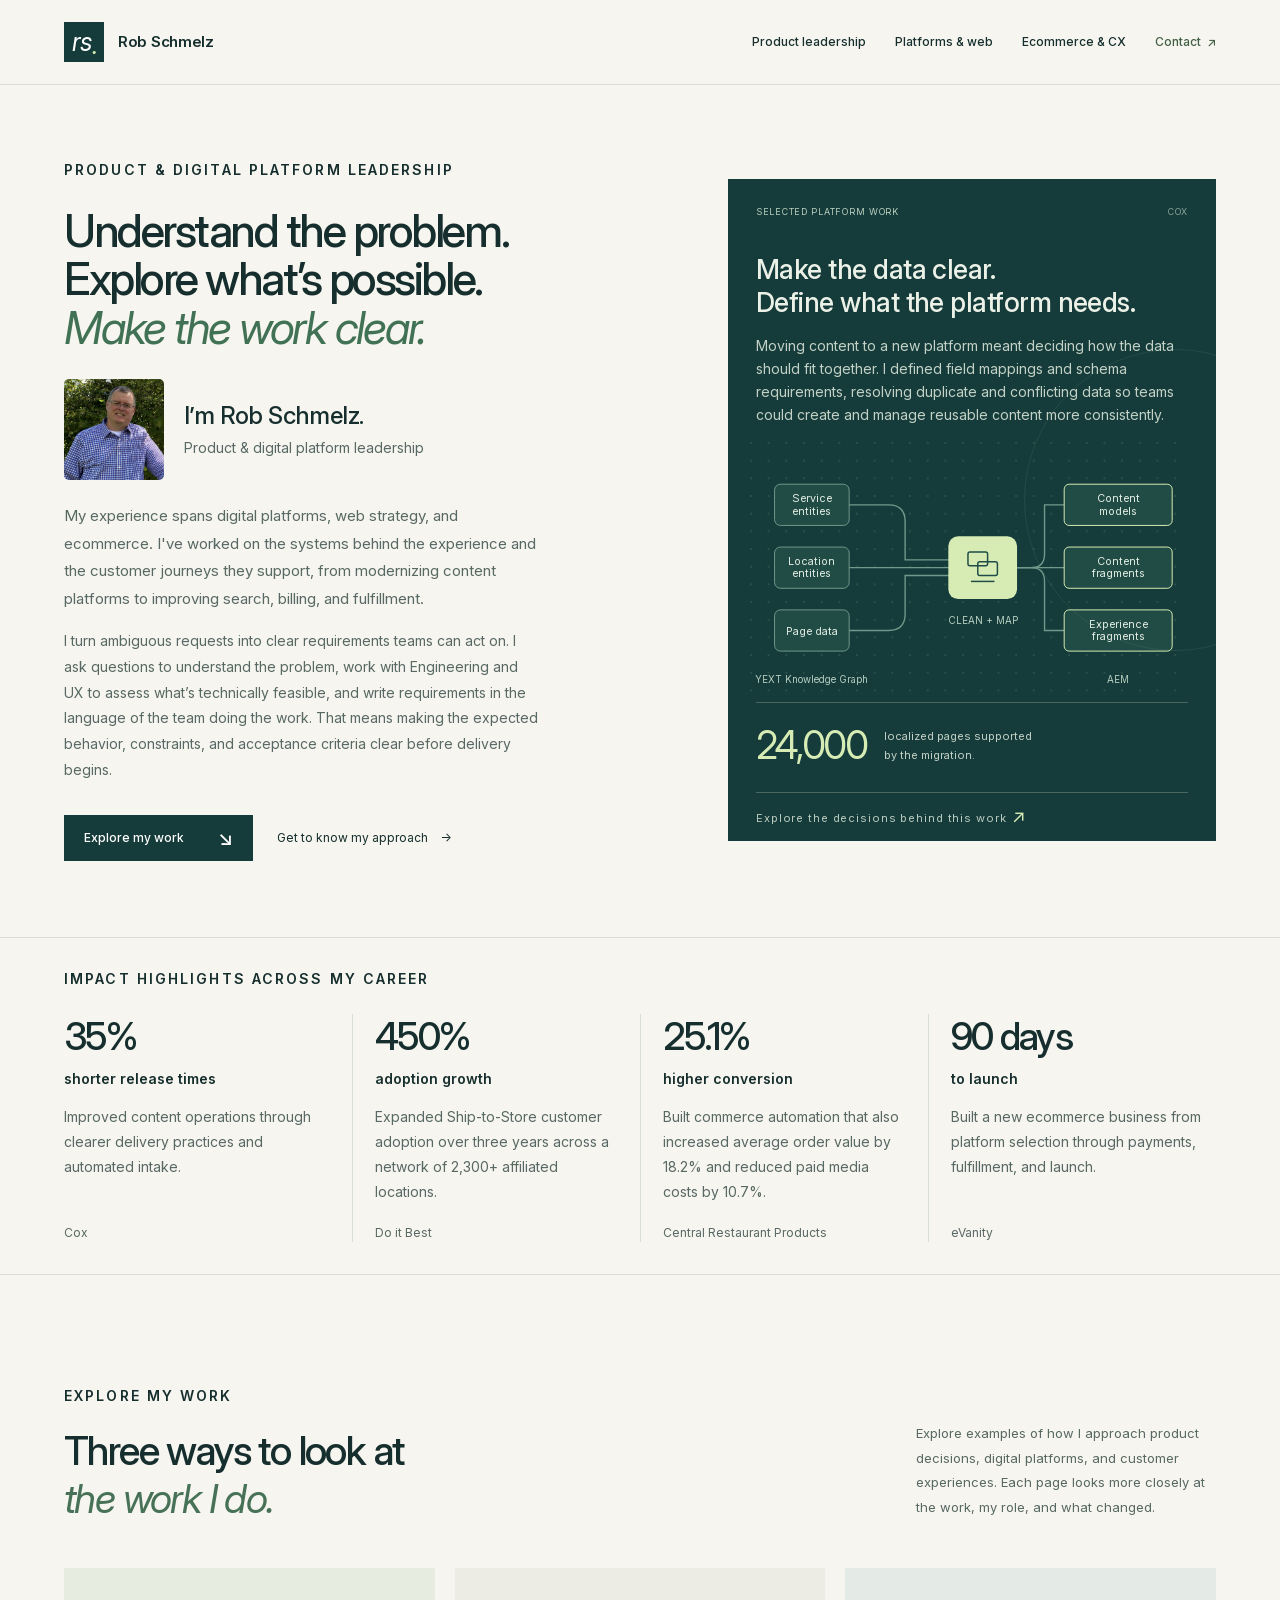
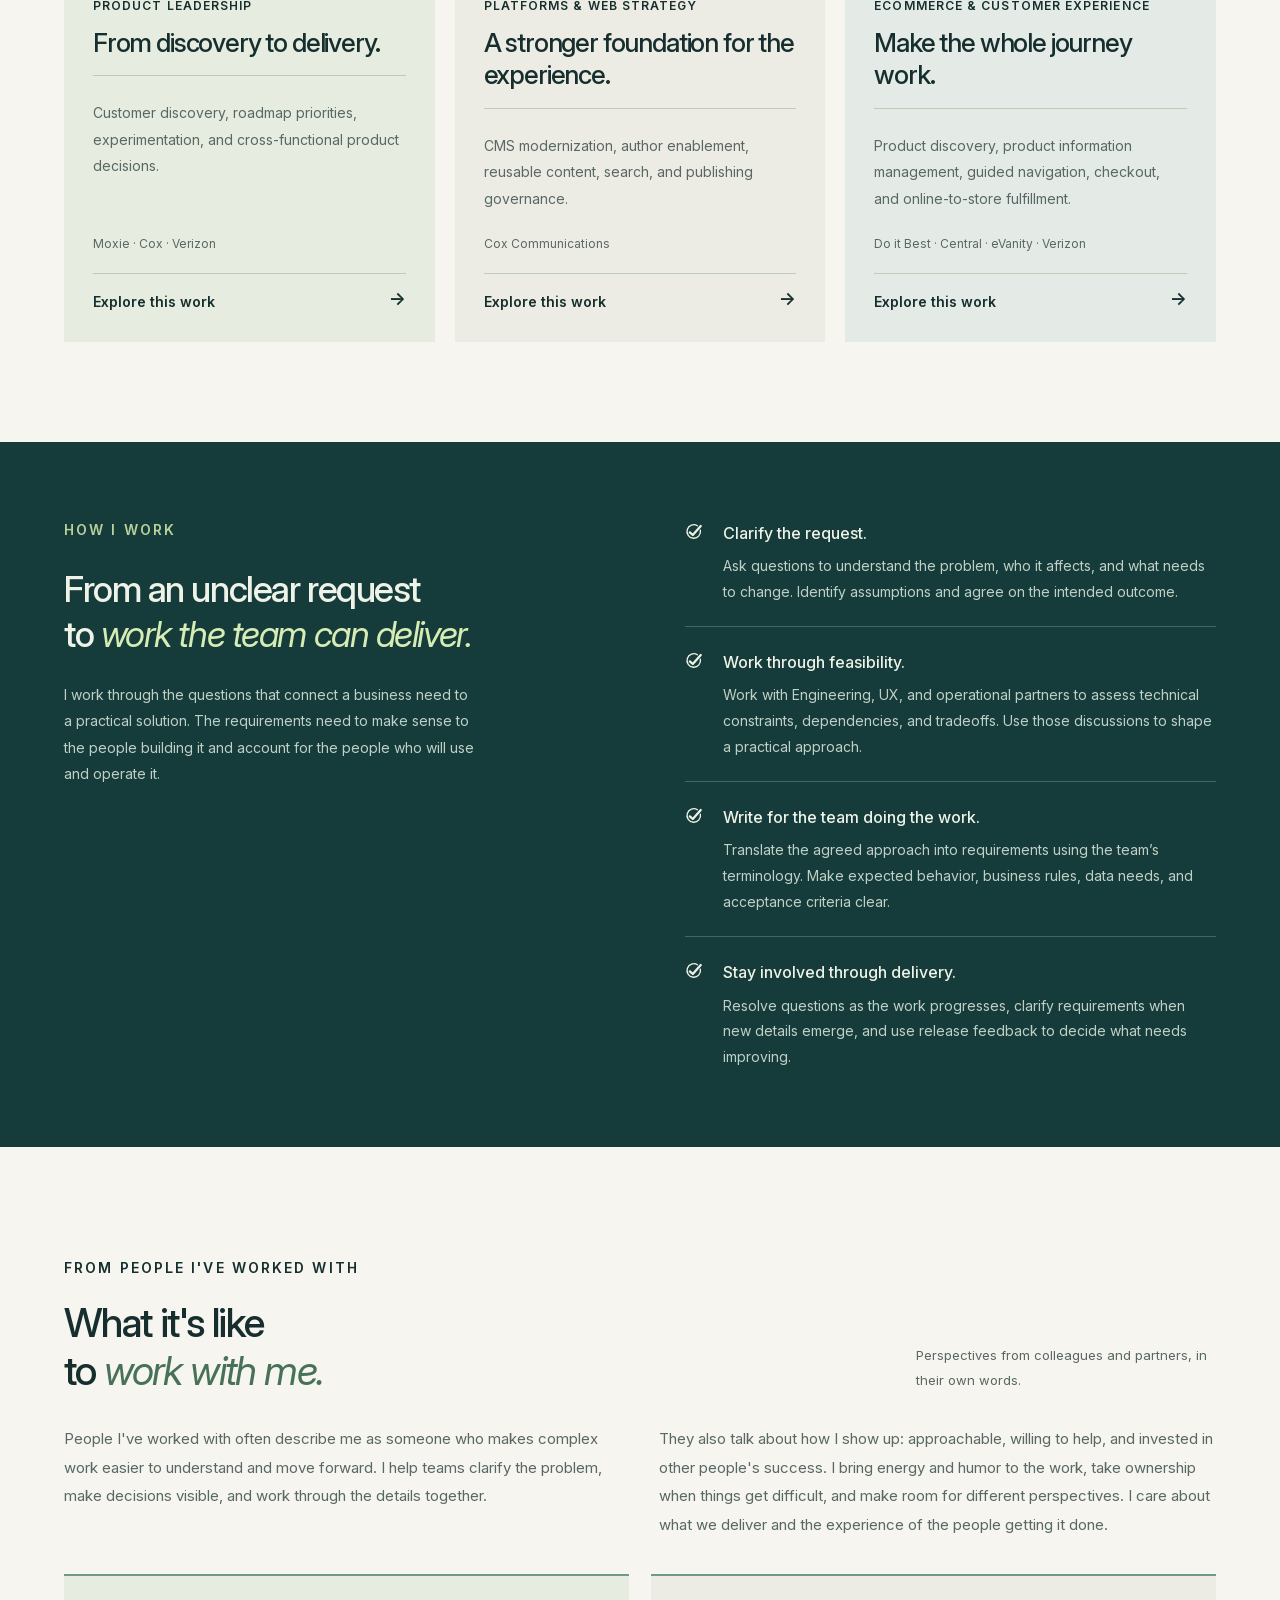
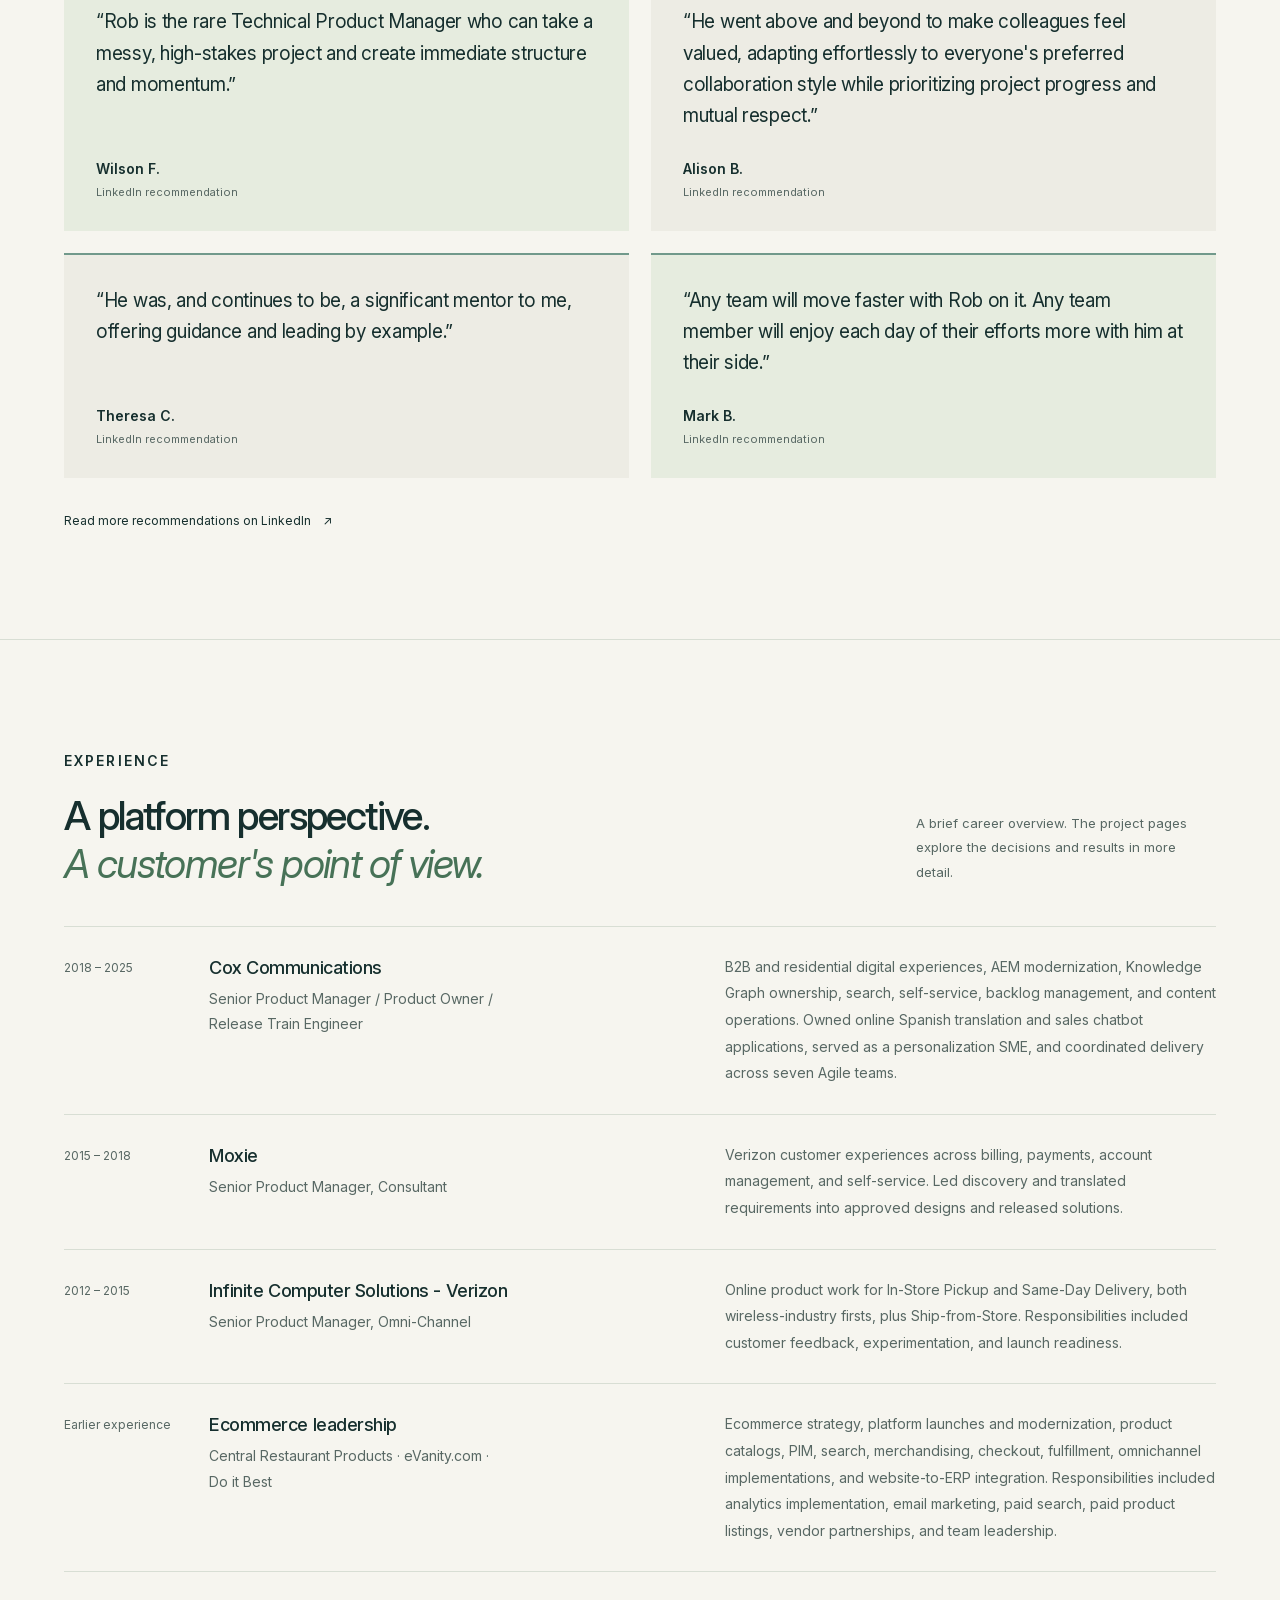
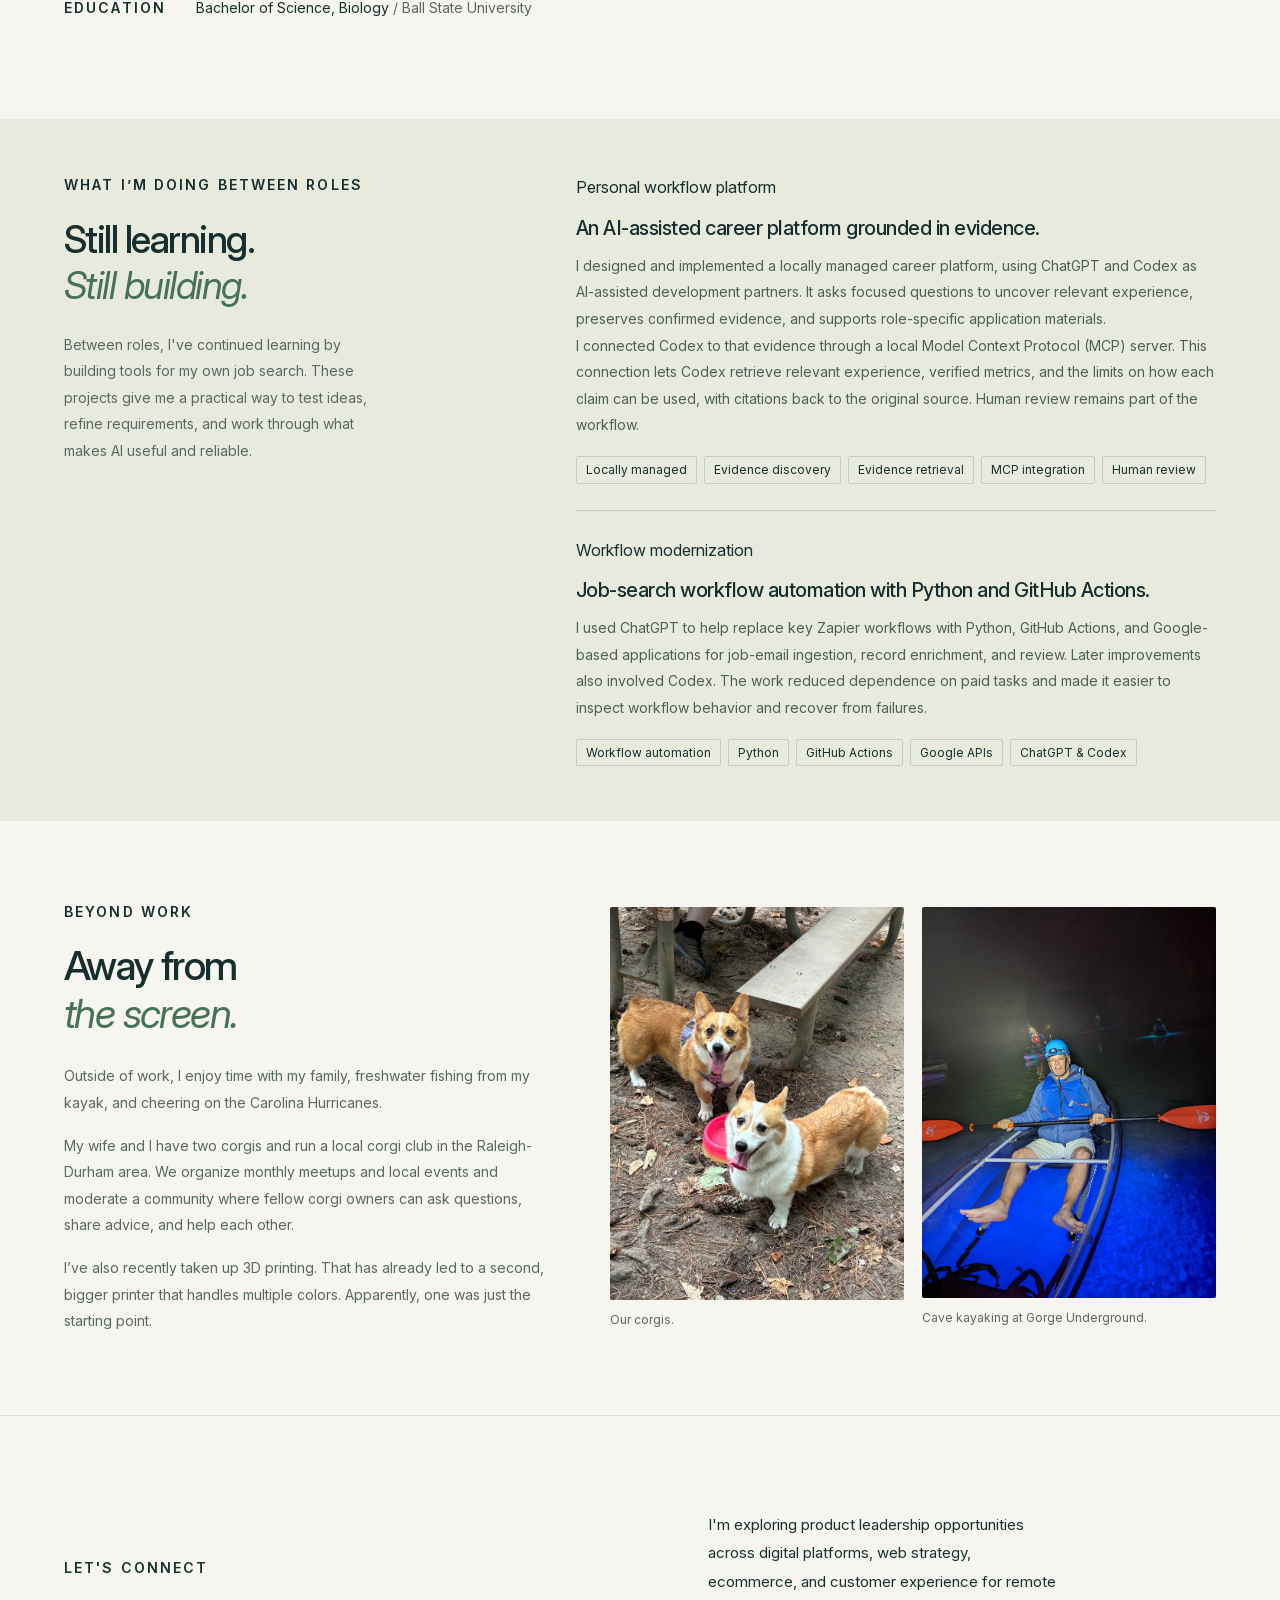
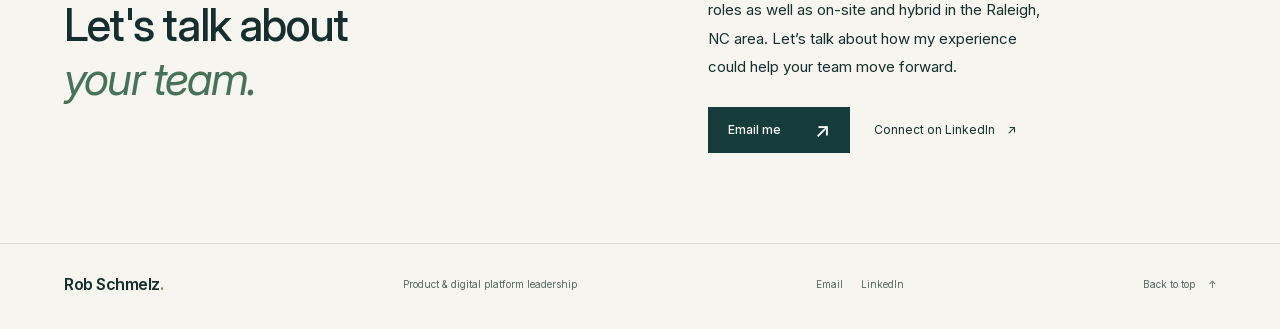
==== commit 185c299b: "Explain requirements discovery and delivery approach" ====
--- a/index.html
+++ b/index.html
@@ -40,8 +40,8 @@
         <div class="art-bottomline"><a href="./digital-platforms.html#work">Explore the decisions behind this work<span aria-hidden="true"> ↗</span></a></div>
       </aside>
     </section><section class="impact-highlights section-shell" id="impact" aria-labelledby="impact-title"><div class="impact-heading"><h2 class="eyebrow" id="impact-title">Impact highlights across my career</h2></div><ol class="impact-grid"><li class="impact-card"><h3><strong>35%</strong><span>shorter release times</span></h3><p class="impact-description">Improved content operations through clearer delivery practices and automated intake.</p><p class="impact-employer">Cox</p></li><li class="impact-card"><h3><strong>450%</strong><span>adoption growth</span></h3><p class="impact-description">Expanded Ship-to-Store customer adoption over three years across a network of 2,300+ affiliated locations.</p><p class="impact-employer">Do it Best</p></li><li class="impact-card"><h3><strong>25.1%</strong><span>higher conversion</span></h3><p class="impact-description">Built commerce automation that also increased average order value by 18.2% and reduced paid media costs by 10.7%.</p><p class="impact-employer">Central Restaurant Products</p></li><li class="impact-card"><h3><strong>90 days</strong><span>to launch</span></h3><p class="impact-description">Built a new ecommerce business from platform selection through payments, fulfillment, and launch.</p><p class="impact-employer">eVanity</p></li></ol></section><section class="section-shell section-space" id="work" aria-labelledby="work-title"><div class="section-heading"><div><p class="eyebrow">Explore my work</p><h2 id="work-title">Three ways to look at<br><em>the work I do.</em></h2></div><p>Explore examples of how I approach product decisions, digital platforms, and customer experiences. Each page looks more closely at the work, my role, and what changed.</p></div><div class="area-grid"><article class="area-card"><div class="area-header"><div><p class="eyebrow">Product leadership</p><h3>From discovery to delivery.</h3></div></div><p class="area-description">Customer discovery, roadmap priorities, experimentation, and cross-functional product decisions.</p><span class="area-employers">Moxie · Cox · Verizon</span><a class="area-link" href="./product-leadership.html">Explore this work <span aria-hidden="true">→</span></a></article><article class="area-card"><div class="area-header"><div><p class="eyebrow">Platforms &amp; web strategy</p><h3>A stronger foundation for the experience.</h3></div></div><p class="area-description">CMS modernization, author enablement, reusable content, search, and publishing governance.</p><span class="area-employers">Cox Communications</span><a class="area-link" href="./digital-platforms.html">Explore this work <span aria-hidden="true">→</span></a></article><article class="area-card"><div class="area-header"><div><p class="eyebrow">Ecommerce &amp; customer experience</p><h3>Make the whole journey work.</h3></div></div><p class="area-description">Product discovery, product information management, guided navigation, checkout, and online-to-store fulfillment.</p><span class="area-employers">Do it Best · Central · eVanity · Verizon</span><a class="area-link" href="./ecommerce-customer-experience.html">Explore this work <span aria-hidden="true">→</span></a></article></div></section><section class="approach-section" id="approach" aria-labelledby="approach-title"><div class="section-shell approach-inner">
-      <div class="approach-intro"><p class="eyebrow">How I work</p><h2 id="approach-title">Understand the problem.<br>Make the decisions clear.<br><em>Keep improving.</em></h2><p>I've worked across customer-facing products, content platforms, and ecommerce. I bring that experience to the details that determine whether a platform works for customers and the people running it.</p></div>
-      <div class="approach-steps"><div><svg class="section-check" viewBox="0 0 24 24" width="18" height="18" aria-hidden="true" focusable="false"><path d="M16.5 3.7a9 9 0 1 0 4 5.8" fill="none" stroke="currentColor" stroke-width="1.8" stroke-linecap="round"/><path d="m6.5 12.5 3.9 3.5L21 4" fill="none" stroke="currentColor" stroke-width="3" stroke-linecap="round" stroke-linejoin="round"/></svg><div><h3>Start with the customer and the work.</h3><p>Use customer conversations, search behavior, analytics, and operational feedback to clarify what needs to change.</p></div></div><div><svg class="section-check" viewBox="0 0 24 24" width="18" height="18" aria-hidden="true" focusable="false"><path d="M16.5 3.7a9 9 0 1 0 4 5.8" fill="none" stroke="currentColor" stroke-width="1.8" stroke-linecap="round"/><path d="m6.5 12.5 3.9 3.5L21 4" fill="none" stroke="currentColor" stroke-width="3" stroke-linecap="round" stroke-linejoin="round"/></svg><div><h3>Make the requirements usable.</h3><p>Translate the problem into priorities, product rules, data requirements, and acceptance criteria the team can build against.</p></div></div><div><svg class="section-check" viewBox="0 0 24 24" width="18" height="18" aria-hidden="true" focusable="false"><path d="M16.5 3.7a9 9 0 1 0 4 5.8" fill="none" stroke="currentColor" stroke-width="1.8" stroke-linecap="round"/><path d="m6.5 12.5 3.9 3.5L21 4" fill="none" stroke="currentColor" stroke-width="3" stroke-linecap="round" stroke-linejoin="round"/></svg><div><h3>Plan for the people operating it.</h3><p>Consider content reuse, publishing workflows, governance, and support needs alongside the customer experience.</p></div></div><div><svg class="section-check" viewBox="0 0 24 24" width="18" height="18" aria-hidden="true" focusable="false"><path d="M16.5 3.7a9 9 0 1 0 4 5.8" fill="none" stroke="currentColor" stroke-width="1.8" stroke-linecap="round"/><path d="m6.5 12.5 3.9 3.5L21 4" fill="none" stroke="currentColor" stroke-width="3" stroke-linecap="round" stroke-linejoin="round"/></svg><div><h3>Measure, learn, and adjust.</h3><p>Use release feedback and product performance to decide what to improve next.</p></div></div></div>
+      <div class="approach-intro"><p class="eyebrow">How I work</p><h2 id="approach-title">From an unclear request<br>to <em>work the team can deliver.</em></h2><p>I work through the questions that connect a business need to a practical solution. The requirements need to make sense to the people building it and account for the people who will use and operate it.</p></div>
+      <div class="approach-steps"><div><svg class="section-check" viewBox="0 0 24 24" width="18" height="18" aria-hidden="true" focusable="false"><path d="M16.5 3.7a9 9 0 1 0 4 5.8" fill="none" stroke="currentColor" stroke-width="1.8" stroke-linecap="round"/><path d="m6.5 12.5 3.9 3.5L21 4" fill="none" stroke="currentColor" stroke-width="3" stroke-linecap="round" stroke-linejoin="round"/></svg><div><h3>Clarify the request.</h3><p>Ask questions to understand the problem, who it affects, and what needs to change. Identify assumptions and agree on the intended outcome.</p></div></div><div><svg class="section-check" viewBox="0 0 24 24" width="18" height="18" aria-hidden="true" focusable="false"><path d="M16.5 3.7a9 9 0 1 0 4 5.8" fill="none" stroke="currentColor" stroke-width="1.8" stroke-linecap="round"/><path d="m6.5 12.5 3.9 3.5L21 4" fill="none" stroke="currentColor" stroke-width="3" stroke-linecap="round" stroke-linejoin="round"/></svg><div><h3>Work through feasibility.</h3><p>Work with Engineering, UX, and operational partners to assess technical constraints, dependencies, and tradeoffs. Use those discussions to shape a practical approach.</p></div></div><div><svg class="section-check" viewBox="0 0 24 24" width="18" height="18" aria-hidden="true" focusable="false"><path d="M16.5 3.7a9 9 0 1 0 4 5.8" fill="none" stroke="currentColor" stroke-width="1.8" stroke-linecap="round"/><path d="m6.5 12.5 3.9 3.5L21 4" fill="none" stroke="currentColor" stroke-width="3" stroke-linecap="round" stroke-linejoin="round"/></svg><div><h3>Write for the team doing the work.</h3><p>Translate the agreed approach into requirements using the team’s terminology. Make expected behavior, business rules, data needs, and acceptance criteria clear.</p></div></div><div><svg class="section-check" viewBox="0 0 24 24" width="18" height="18" aria-hidden="true" focusable="false"><path d="M16.5 3.7a9 9 0 1 0 4 5.8" fill="none" stroke="currentColor" stroke-width="1.8" stroke-linecap="round"/><path d="m6.5 12.5 3.9 3.5L21 4" fill="none" stroke="currentColor" stroke-width="3" stroke-linecap="round" stroke-linejoin="round"/></svg><div><h3>Stay involved through delivery.</h3><p>Resolve questions as the work progresses, clarify requirements when new details emerge, and use release feedback to decide what needs improving.</p></div></div></div>
     </div></section><section class="colleagues-section section-shell section-space" id="colleagues" aria-labelledby="colleagues-title">
       <div class="section-heading"><div><p class="eyebrow">From people I've worked with</p><h2 id="colleagues-title">What it's like<br>to <em>work with me.</em></h2></div><p>Perspectives from colleagues and partners, in their own words.</p></div>
       <div class="colleagues-summary"><p>People I've worked with often describe me as someone who makes complex work easier to understand and move forward. I help teams clarify the problem, make decisions visible, and work through the details together.</p><p>They also talk about how I show up: approachable, willing to help, and invested in other people's success. I bring energy and humor to the work, take ownership when things get difficult, and make room for different perspectives. I care about what we deliver and the experience of the people getting it done.</p></div>
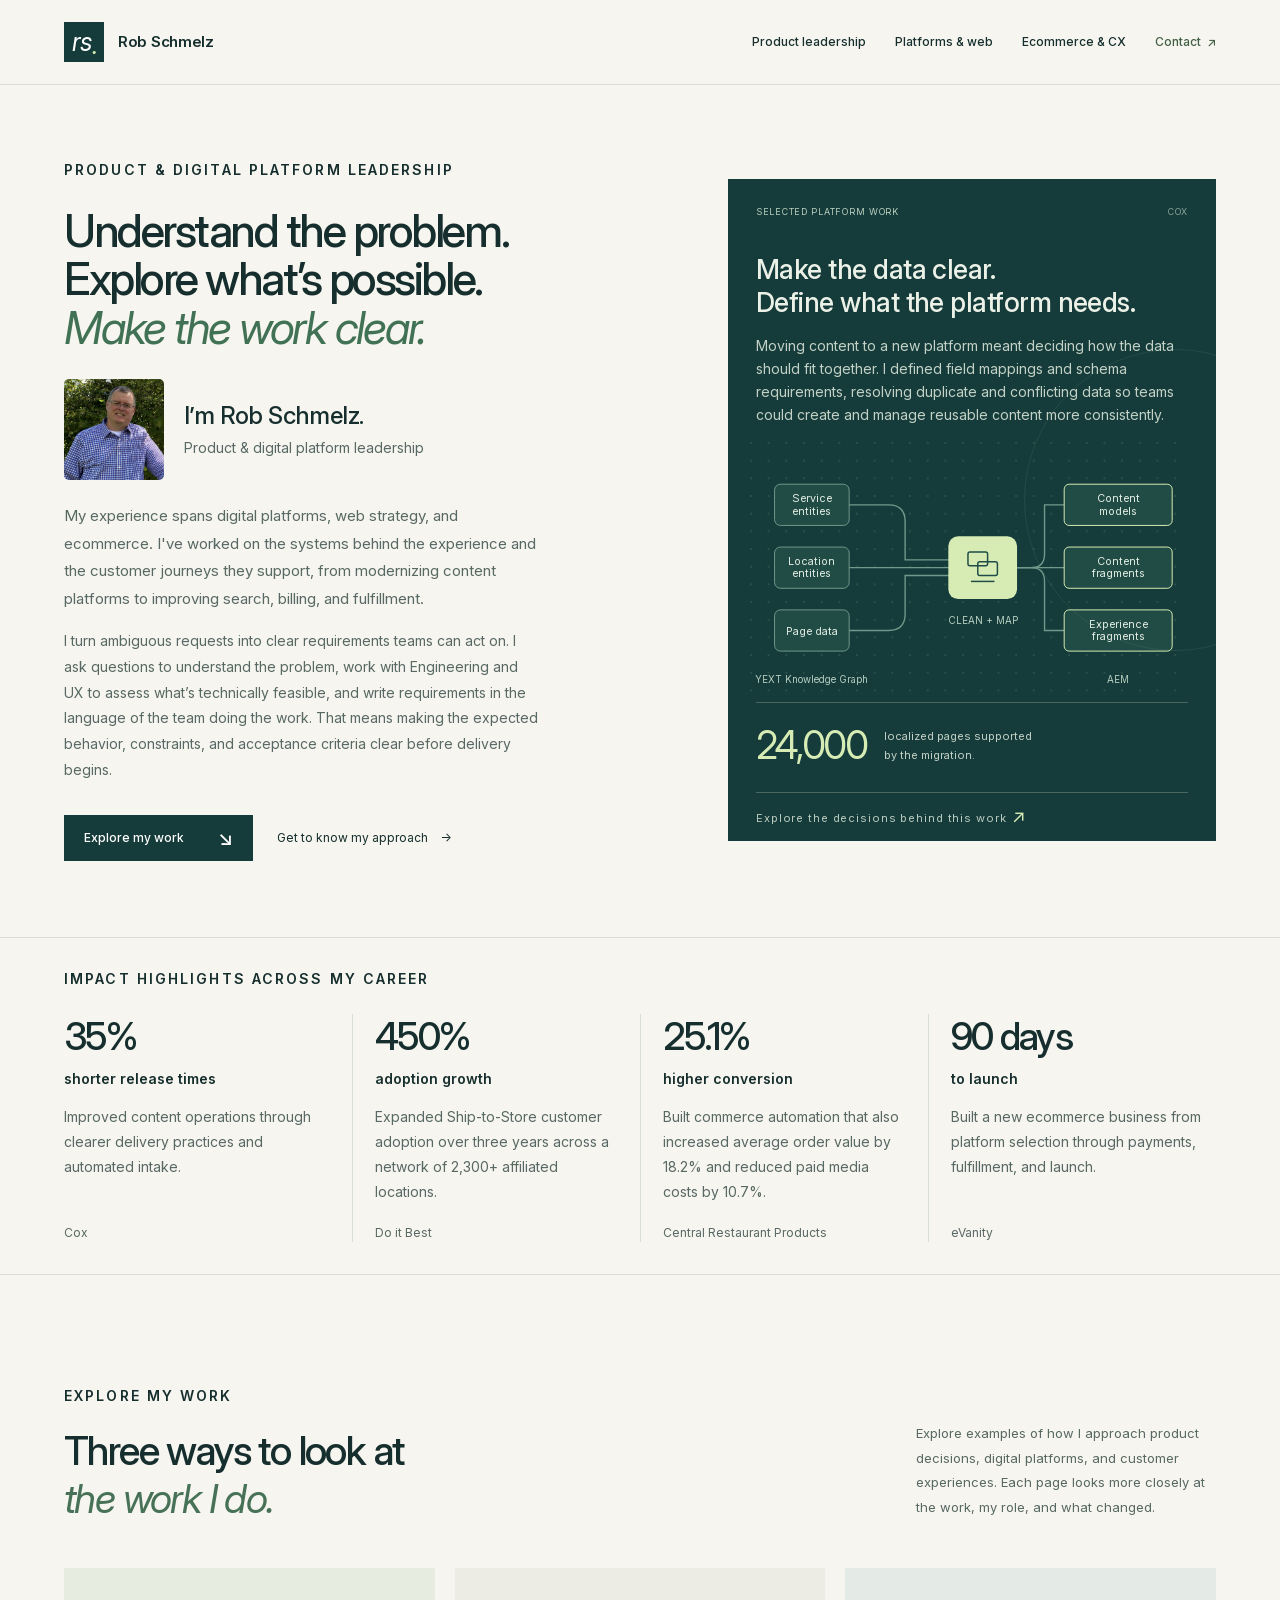
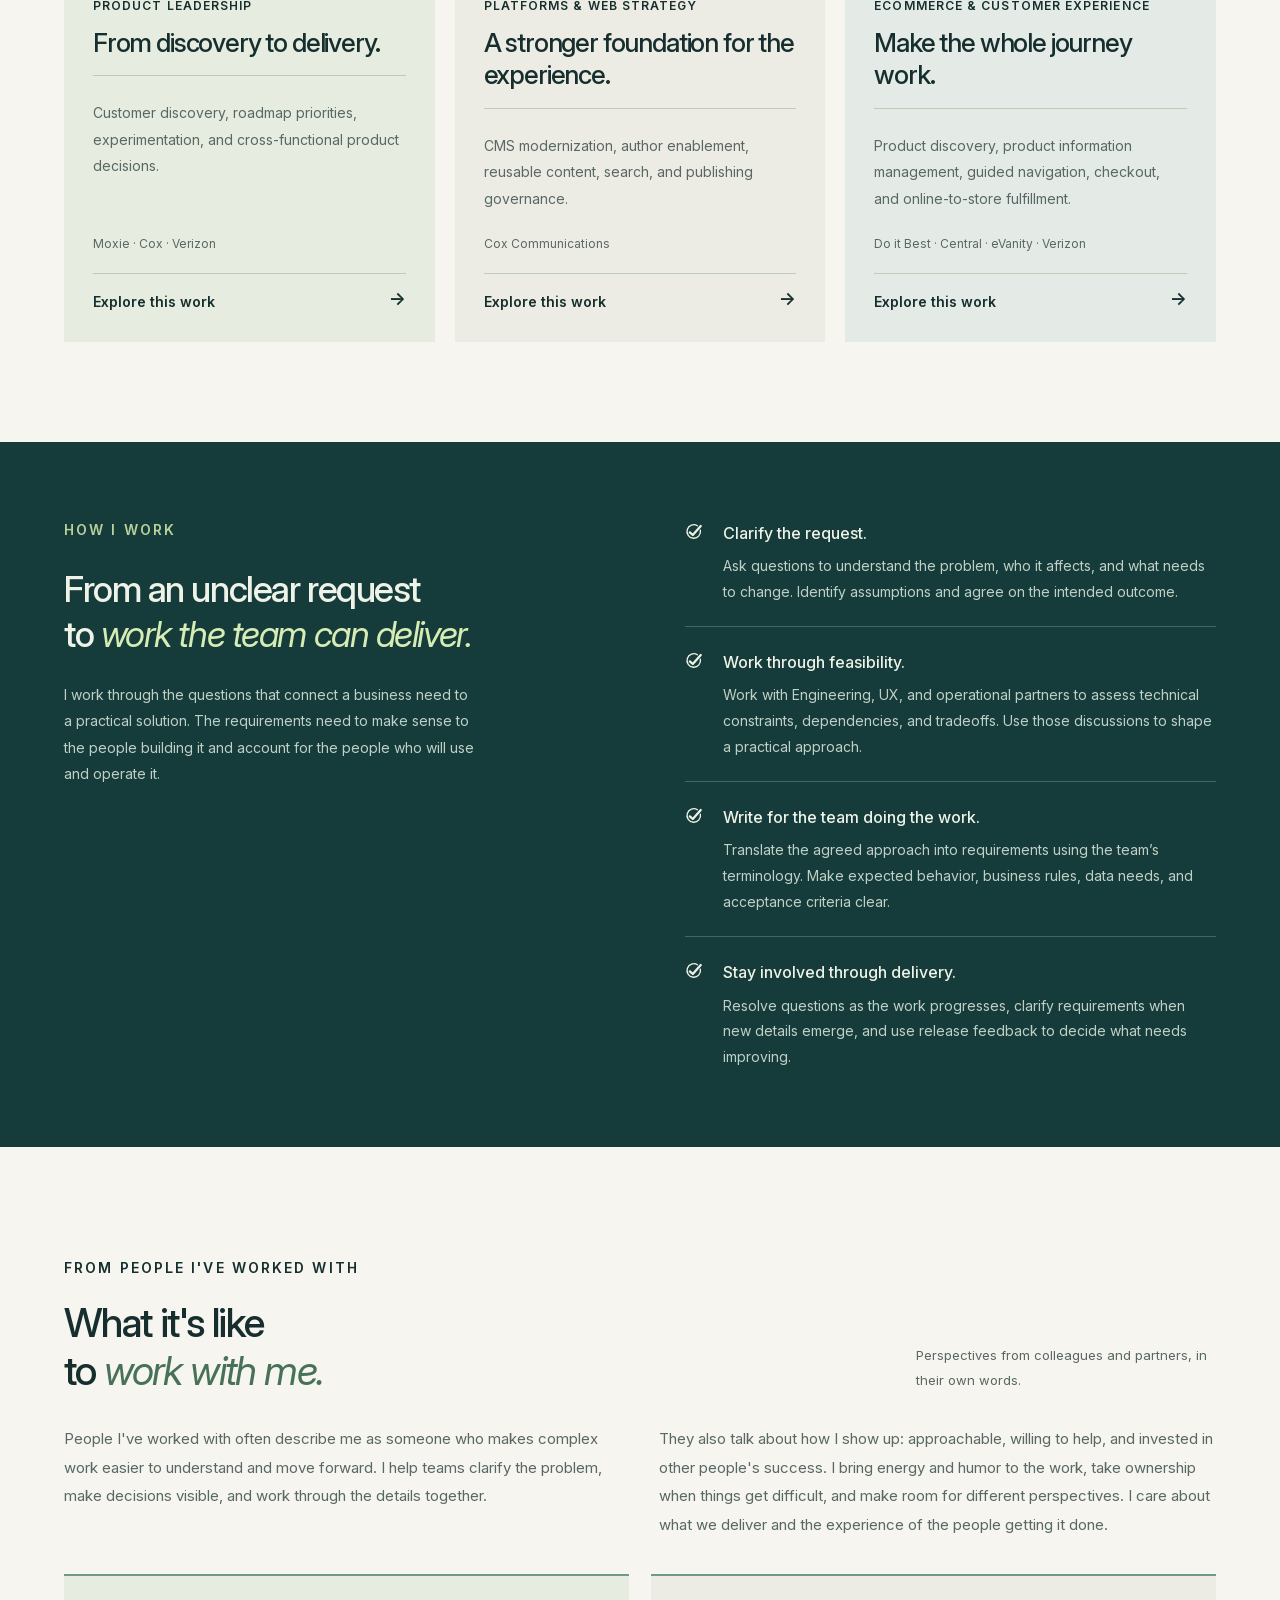
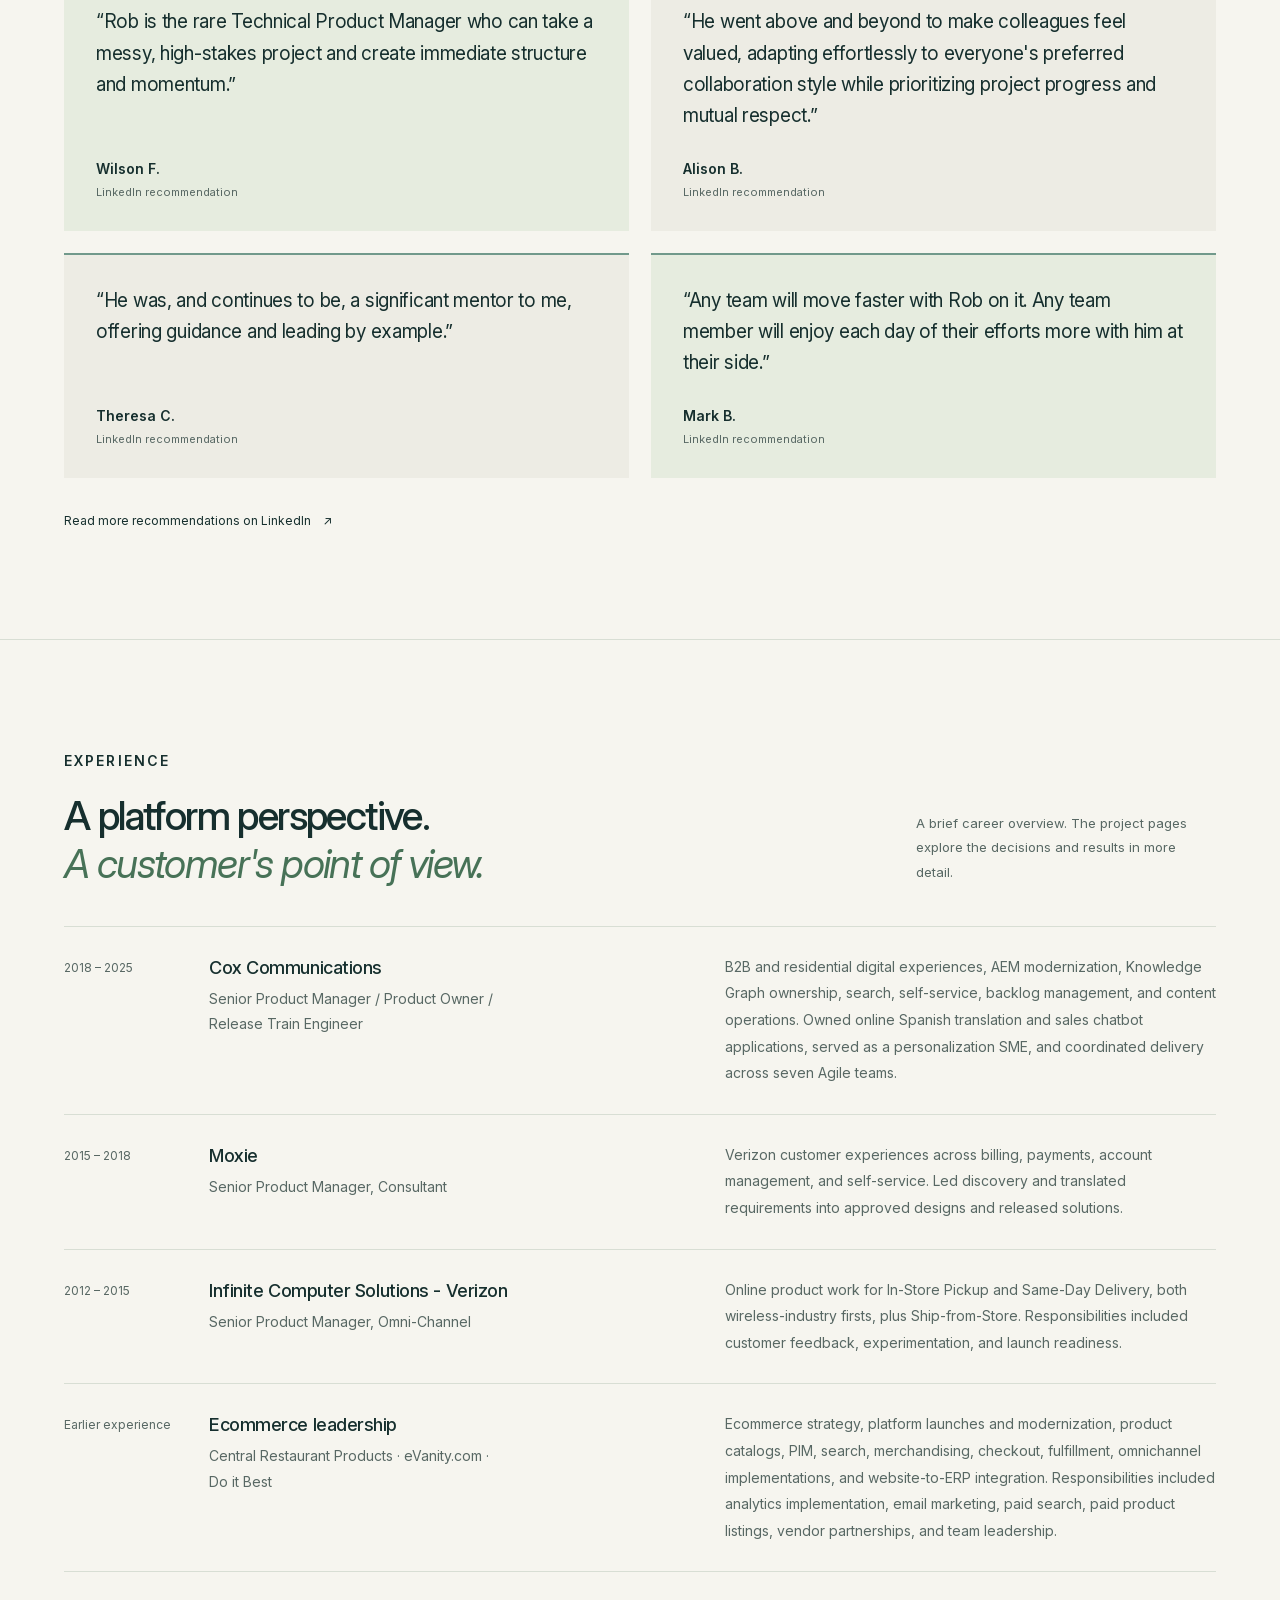
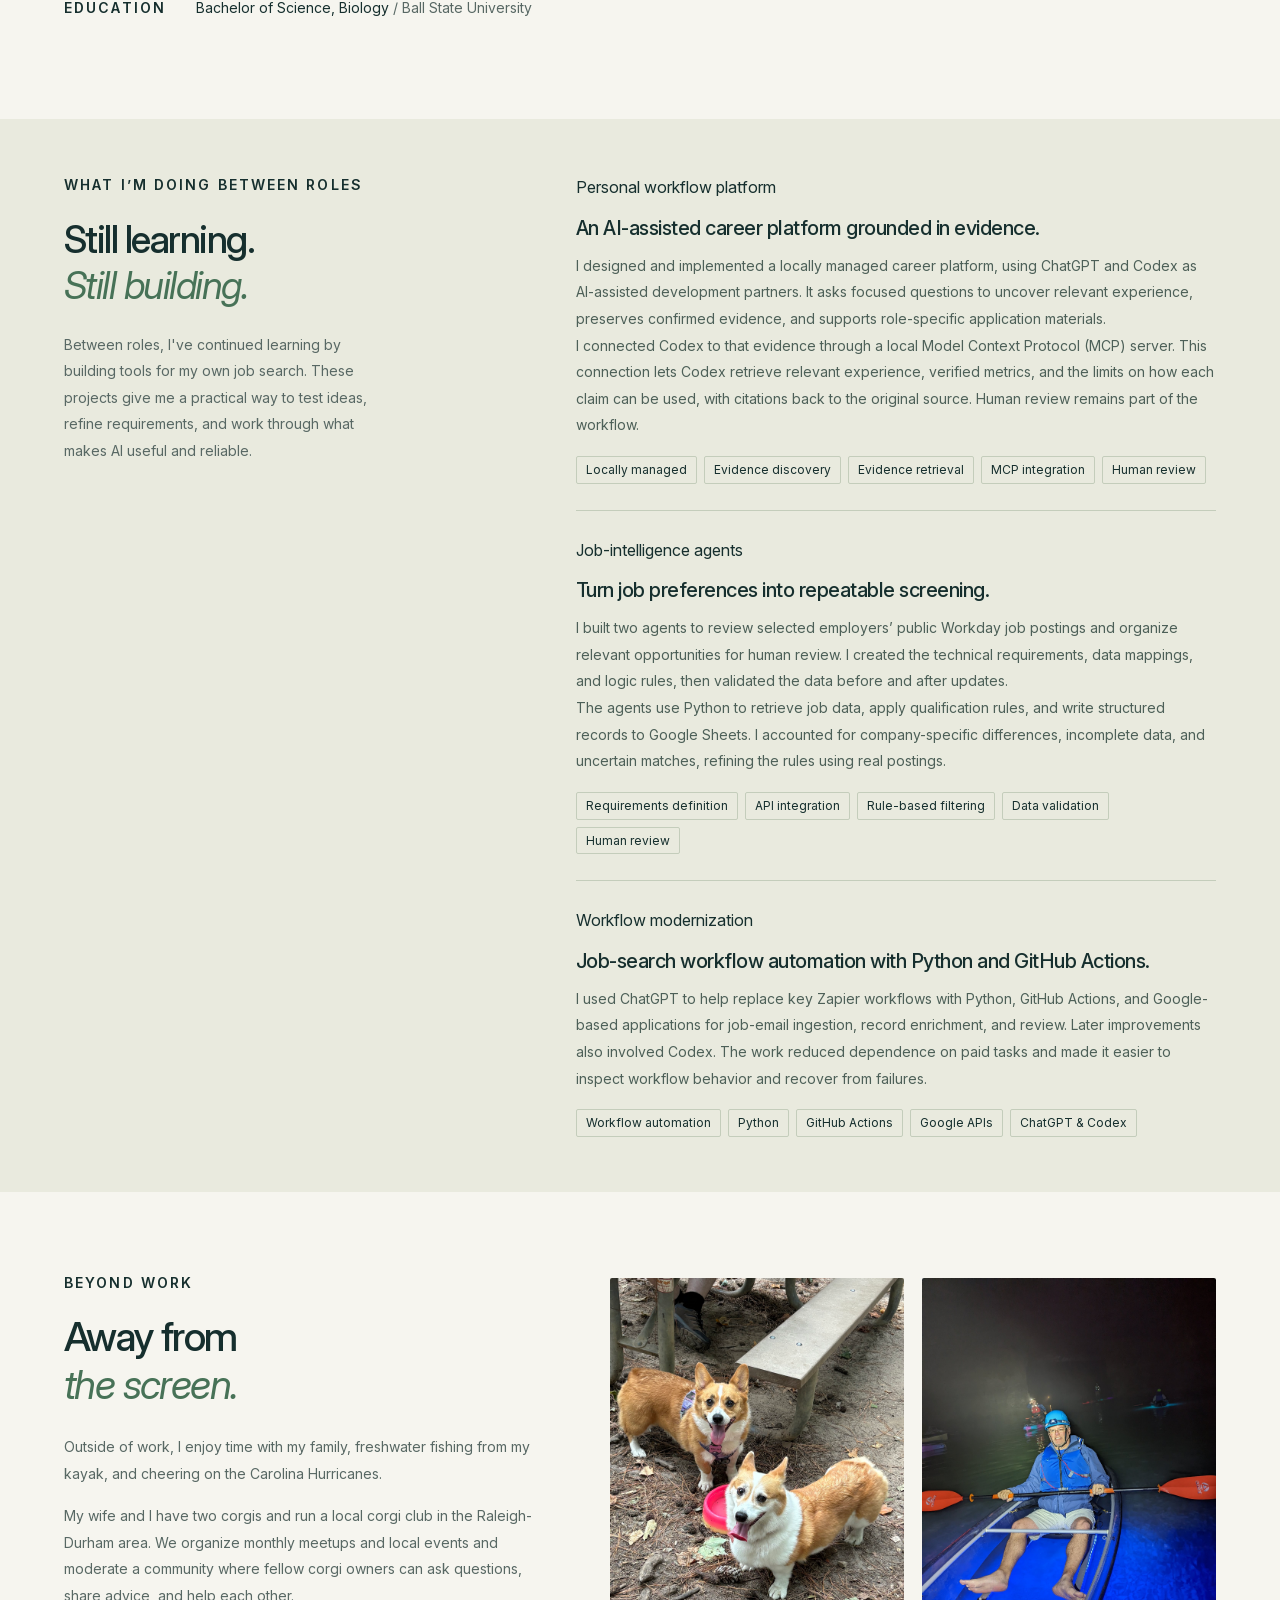
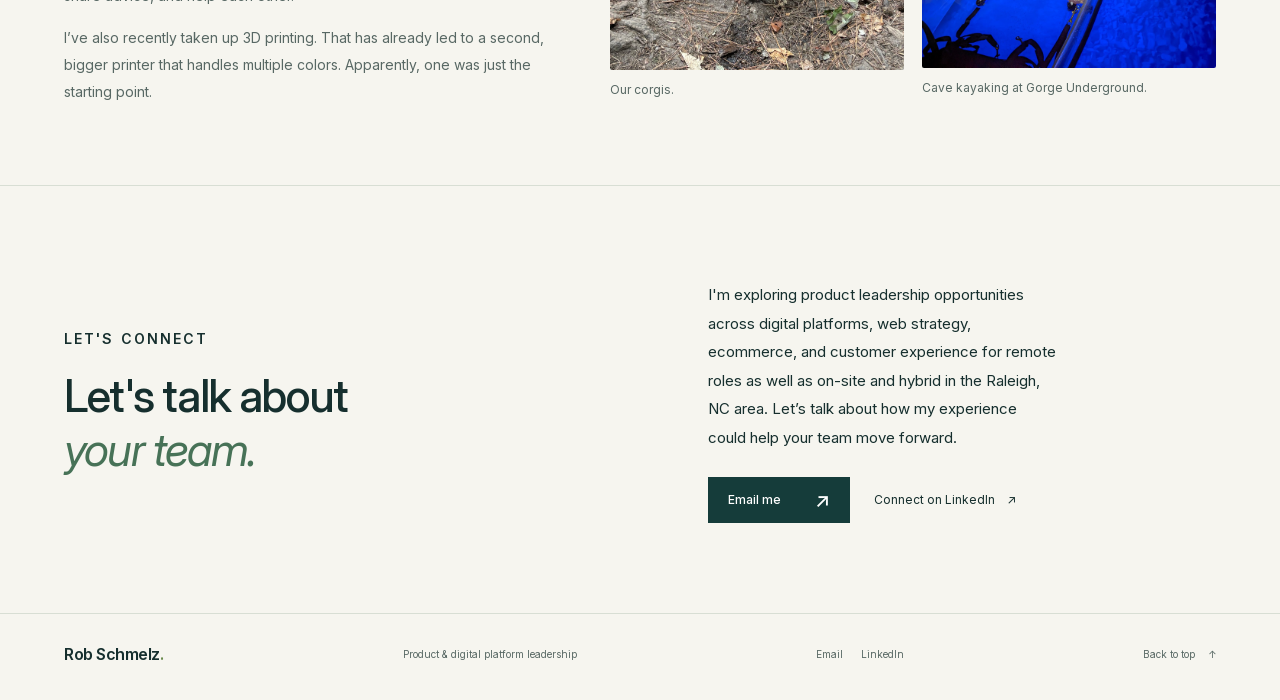
==== commit abef4dfe: "Add job-intelligence agents to between-roles projects" ====
--- a/index.html
+++ b/index.html
@@ -56,7 +56,7 @@
       <div class="education-line"><span class="eyebrow">Education</span><span>Bachelor of Science, Biology <span class="muted">/ Ball State University</span></span></div>
     </section><section class="building-section section-shell" id="building" aria-labelledby="building-title">
       <div class="building-heading"><p class="eyebrow">What I’m doing between roles</p><h2 id="building-title">Still learning.<br><em>Still building.</em></h2><p>Between roles, I've continued learning by building tools for my own job search. These projects give me a practical way to test ideas, refine requirements, and work through what makes AI useful and reliable.</p></div>
-      <div class="building-projects"><article><div><span>Personal workflow platform</span></div><h3>An AI-assisted career platform grounded in evidence.</h3><p>I designed and implemented a locally managed career platform, using ChatGPT and Codex as AI-assisted development partners. It asks focused questions to uncover relevant experience, preserves confirmed evidence, and supports role-specific application materials.</p><p>I connected Codex to that evidence through a local Model Context Protocol (MCP) server. This connection lets Codex retrieve relevant experience, verified metrics, and the limits on how each claim can be used, with citations back to the original source. Human review remains part of the workflow.</p><ul class="tags" aria-label="Project focus"><li>Locally managed</li><li>Evidence discovery</li><li>Evidence retrieval</li><li>MCP integration</li><li>Human review</li></ul></article><article><div><span>Workflow modernization</span></div><h3>Job-search workflow automation with Python and GitHub Actions.</h3><p>I used ChatGPT to help replace key Zapier workflows with Python, GitHub Actions, and Google-based applications for job-email ingestion, record enrichment, and review. Later improvements also involved Codex. The work reduced dependence on paid tasks and made it easier to inspect workflow behavior and recover from failures.</p><ul class="tags" aria-label="Project focus and technologies"><li>Workflow automation</li><li>Python</li><li>GitHub Actions</li><li>Google APIs</li><li>ChatGPT &amp; Codex</li></ul></article></div>
+      <div class="building-projects"><article><div><span>Personal workflow platform</span></div><h3>An AI-assisted career platform grounded in evidence.</h3><p>I designed and implemented a locally managed career platform, using ChatGPT and Codex as AI-assisted development partners. It asks focused questions to uncover relevant experience, preserves confirmed evidence, and supports role-specific application materials.</p><p>I connected Codex to that evidence through a local Model Context Protocol (MCP) server. This connection lets Codex retrieve relevant experience, verified metrics, and the limits on how each claim can be used, with citations back to the original source. Human review remains part of the workflow.</p><ul class="tags" aria-label="Project focus"><li>Locally managed</li><li>Evidence discovery</li><li>Evidence retrieval</li><li>MCP integration</li><li>Human review</li></ul></article><article><div><span>Job-intelligence agents</span></div><h3>Turn job preferences into repeatable screening.</h3><p>I built two agents to review selected employers’ public Workday job postings and organize relevant opportunities for human review. I created the technical requirements, data mappings, and logic rules, then validated the data before and after updates.</p><p>The agents use Python to retrieve job data, apply qualification rules, and write structured records to Google Sheets. I accounted for company-specific differences, incomplete data, and uncertain matches, refining the rules using real postings.</p><ul class="tags" aria-label="Project focus"><li>Requirements definition</li><li>API integration</li><li>Rule-based filtering</li><li>Data validation</li><li>Human review</li></ul></article><article><div><span>Workflow modernization</span></div><h3>Job-search workflow automation with Python and GitHub Actions.</h3><p>I used ChatGPT to help replace key Zapier workflows with Python, GitHub Actions, and Google-based applications for job-email ingestion, record enrichment, and review. Later improvements also involved Codex. The work reduced dependence on paid tasks and made it easier to inspect workflow behavior and recover from failures.</p><ul class="tags" aria-label="Project focus and technologies"><li>Workflow automation</li><li>Python</li><li>GitHub Actions</li><li>Google APIs</li><li>ChatGPT &amp; Codex</li></ul></article></div>
     </section><section class="personal-section section-shell" id="outside-work" aria-labelledby="personal-title">
       <div class="personal-copy"><p class="eyebrow">Beyond work</p><h2 id="personal-title">Away from<br><em>the screen.</em></h2>
         <p>Outside of work, I enjoy time with my family, freshwater fishing from my kayak, and cheering on the Carolina Hurricanes.</p>
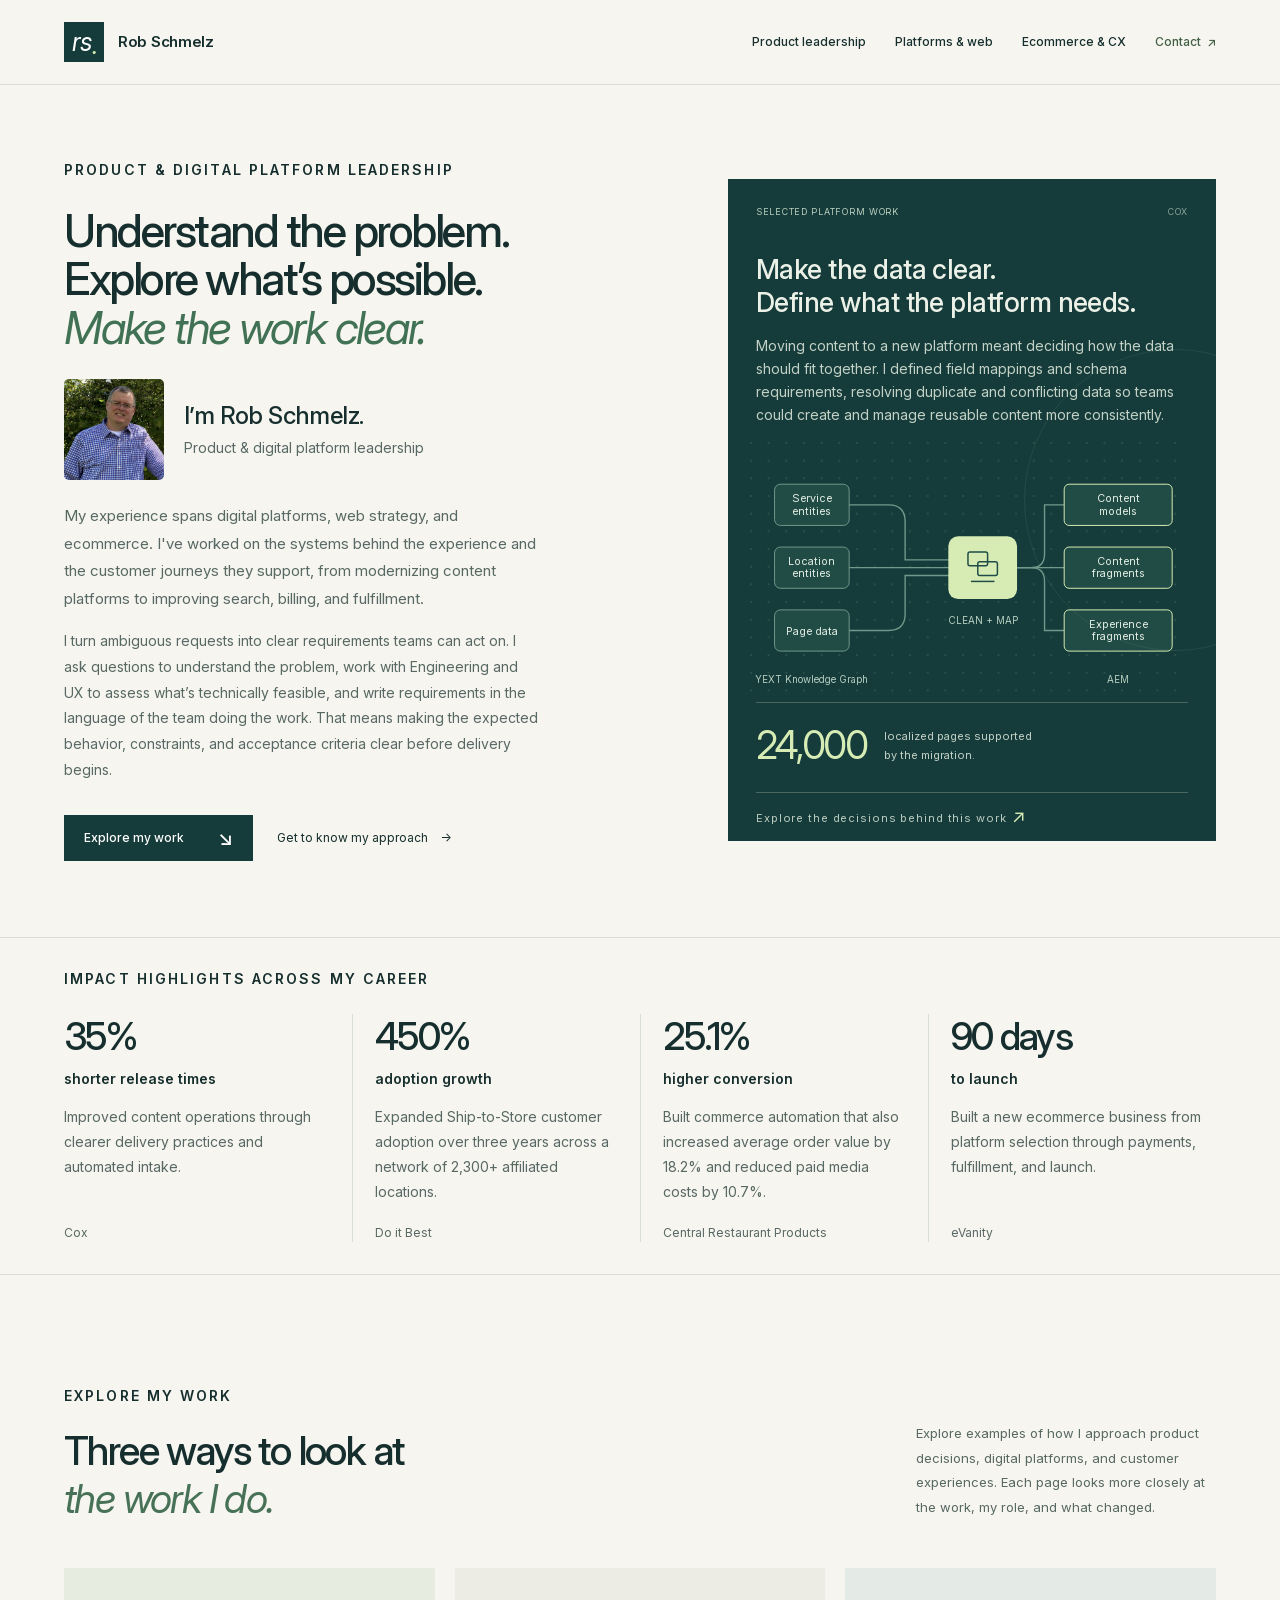
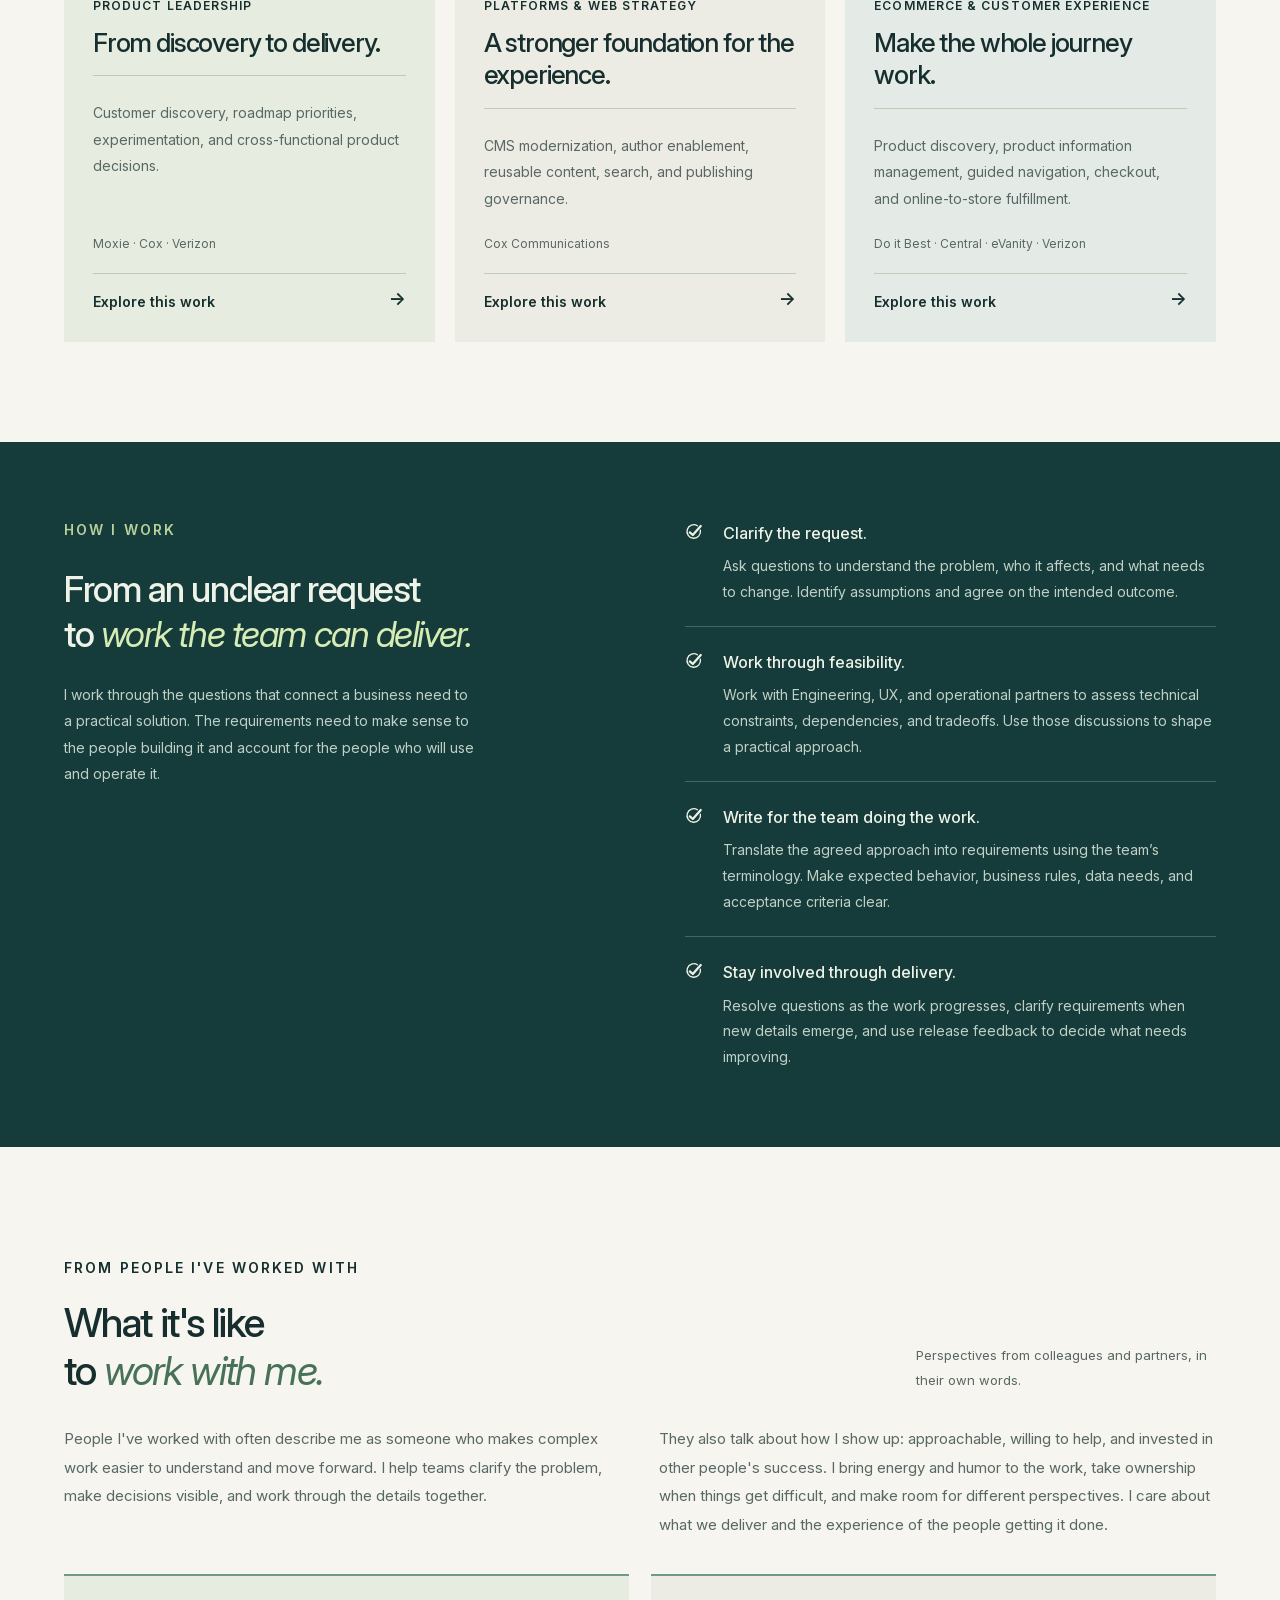
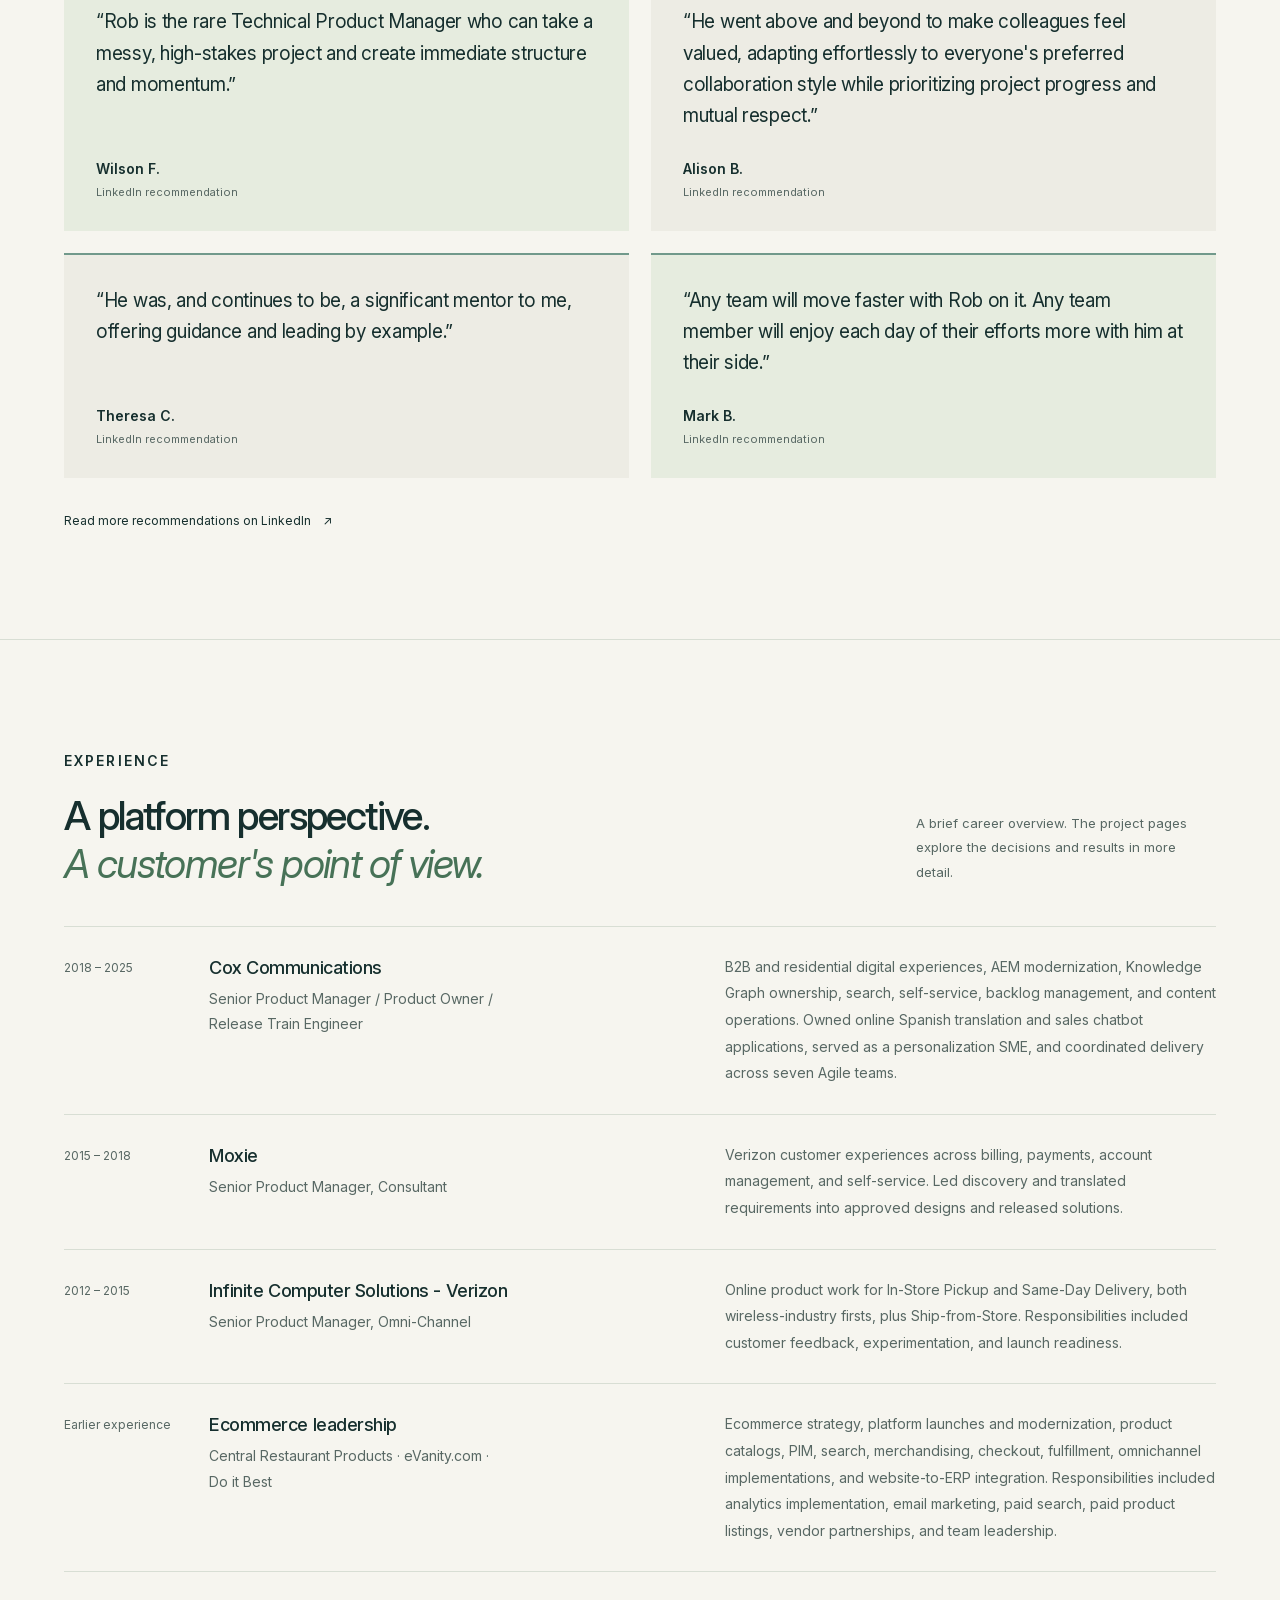
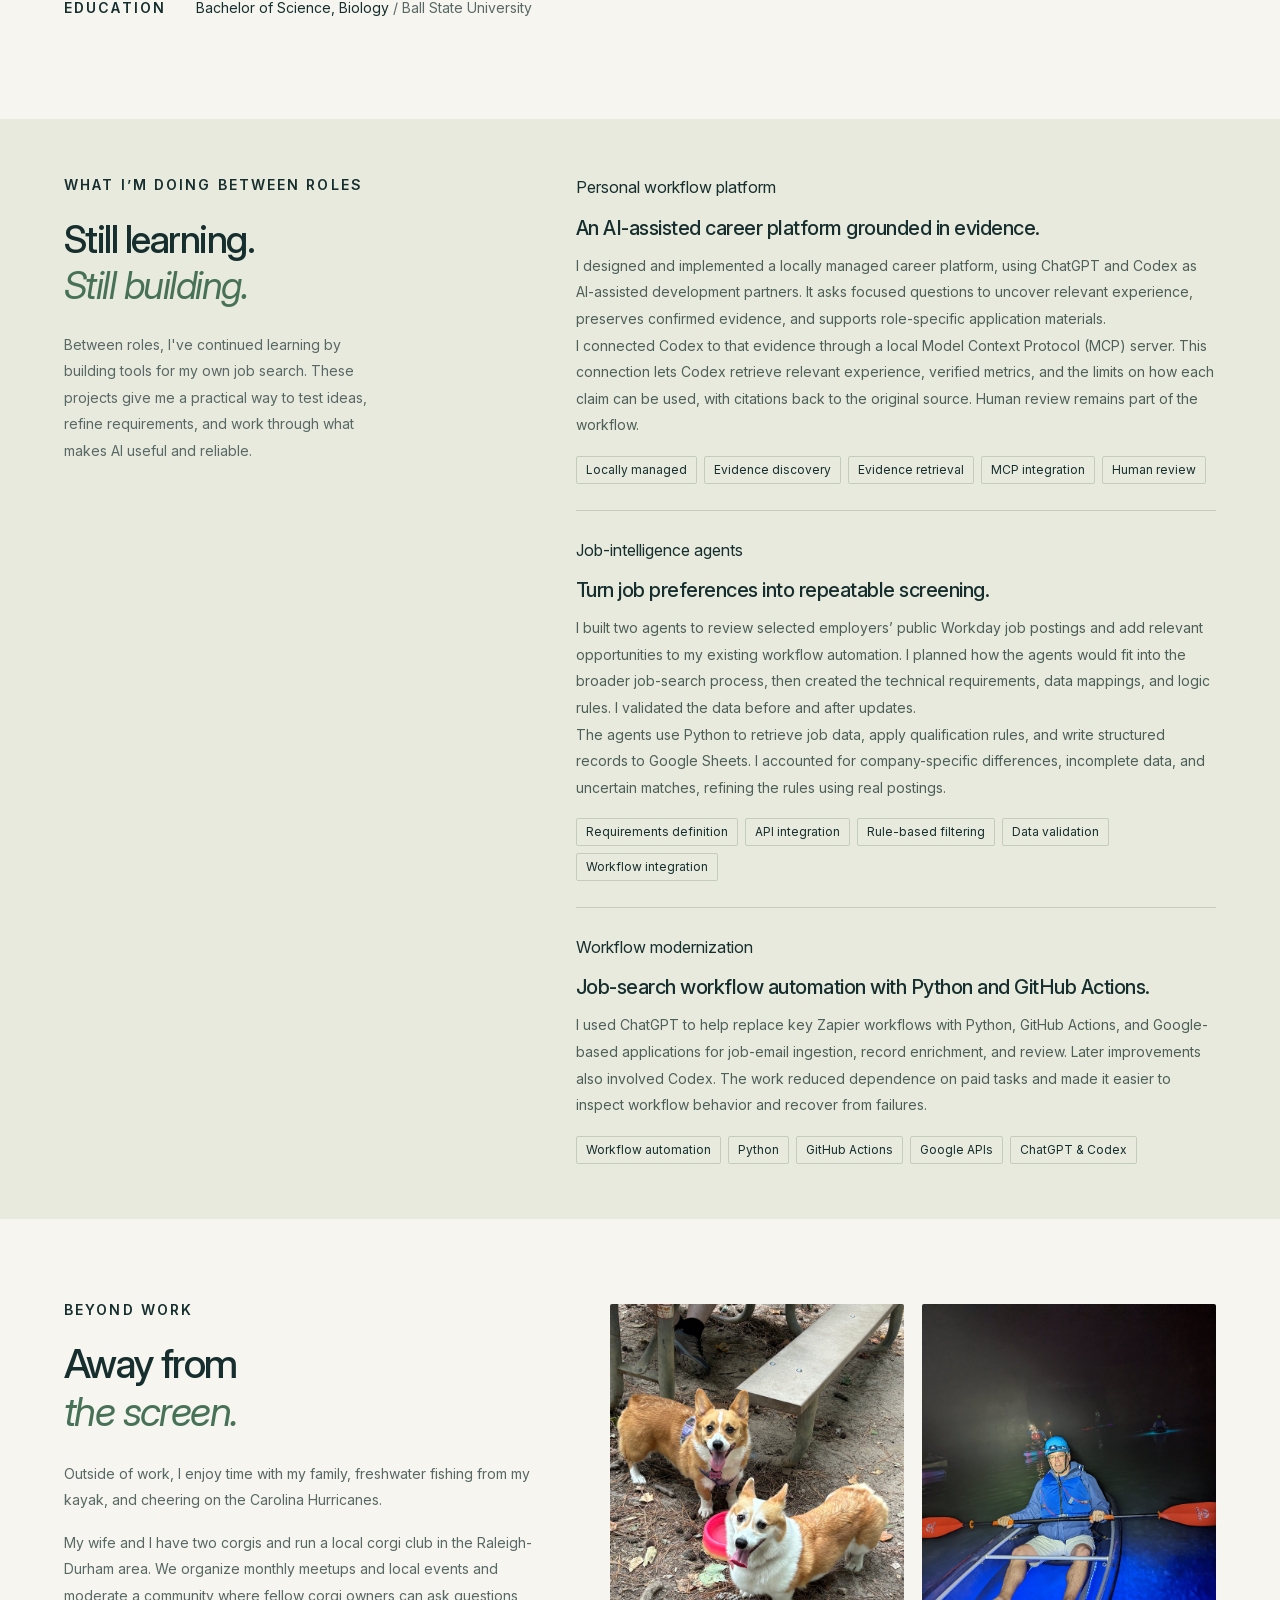
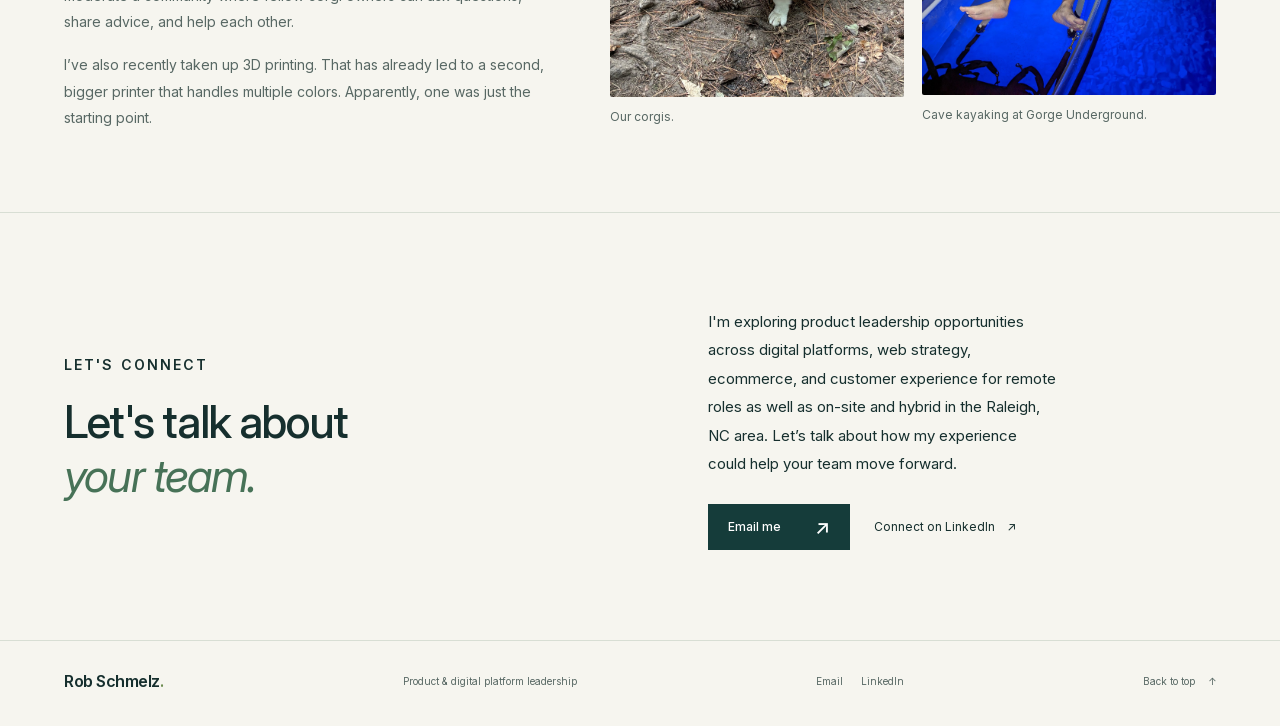
==== commit ece8033a: "Connect job agents to existing workflow automation" ====
--- a/index.html
+++ b/index.html
@@ -56,7 +56,7 @@
       <div class="education-line"><span class="eyebrow">Education</span><span>Bachelor of Science, Biology <span class="muted">/ Ball State University</span></span></div>
     </section><section class="building-section section-shell" id="building" aria-labelledby="building-title">
       <div class="building-heading"><p class="eyebrow">What I’m doing between roles</p><h2 id="building-title">Still learning.<br><em>Still building.</em></h2><p>Between roles, I've continued learning by building tools for my own job search. These projects give me a practical way to test ideas, refine requirements, and work through what makes AI useful and reliable.</p></div>
-      <div class="building-projects"><article><div><span>Personal workflow platform</span></div><h3>An AI-assisted career platform grounded in evidence.</h3><p>I designed and implemented a locally managed career platform, using ChatGPT and Codex as AI-assisted development partners. It asks focused questions to uncover relevant experience, preserves confirmed evidence, and supports role-specific application materials.</p><p>I connected Codex to that evidence through a local Model Context Protocol (MCP) server. This connection lets Codex retrieve relevant experience, verified metrics, and the limits on how each claim can be used, with citations back to the original source. Human review remains part of the workflow.</p><ul class="tags" aria-label="Project focus"><li>Locally managed</li><li>Evidence discovery</li><li>Evidence retrieval</li><li>MCP integration</li><li>Human review</li></ul></article><article><div><span>Job-intelligence agents</span></div><h3>Turn job preferences into repeatable screening.</h3><p>I built two agents to review selected employers’ public Workday job postings and organize relevant opportunities for human review. I created the technical requirements, data mappings, and logic rules, then validated the data before and after updates.</p><p>The agents use Python to retrieve job data, apply qualification rules, and write structured records to Google Sheets. I accounted for company-specific differences, incomplete data, and uncertain matches, refining the rules using real postings.</p><ul class="tags" aria-label="Project focus"><li>Requirements definition</li><li>API integration</li><li>Rule-based filtering</li><li>Data validation</li><li>Human review</li></ul></article><article><div><span>Workflow modernization</span></div><h3>Job-search workflow automation with Python and GitHub Actions.</h3><p>I used ChatGPT to help replace key Zapier workflows with Python, GitHub Actions, and Google-based applications for job-email ingestion, record enrichment, and review. Later improvements also involved Codex. The work reduced dependence on paid tasks and made it easier to inspect workflow behavior and recover from failures.</p><ul class="tags" aria-label="Project focus and technologies"><li>Workflow automation</li><li>Python</li><li>GitHub Actions</li><li>Google APIs</li><li>ChatGPT &amp; Codex</li></ul></article></div>
+      <div class="building-projects"><article><div><span>Personal workflow platform</span></div><h3>An AI-assisted career platform grounded in evidence.</h3><p>I designed and implemented a locally managed career platform, using ChatGPT and Codex as AI-assisted development partners. It asks focused questions to uncover relevant experience, preserves confirmed evidence, and supports role-specific application materials.</p><p>I connected Codex to that evidence through a local Model Context Protocol (MCP) server. This connection lets Codex retrieve relevant experience, verified metrics, and the limits on how each claim can be used, with citations back to the original source. Human review remains part of the workflow.</p><ul class="tags" aria-label="Project focus"><li>Locally managed</li><li>Evidence discovery</li><li>Evidence retrieval</li><li>MCP integration</li><li>Human review</li></ul></article><article><div><span>Job-intelligence agents</span></div><h3>Turn job preferences into repeatable screening.</h3><p>I built two agents to review selected employers’ public Workday job postings and add relevant opportunities to my existing workflow automation. I planned how the agents would fit into the broader job-search process, then created the technical requirements, data mappings, and logic rules. I validated the data before and after updates.</p><p>The agents use Python to retrieve job data, apply qualification rules, and write structured records to Google Sheets. I accounted for company-specific differences, incomplete data, and uncertain matches, refining the rules using real postings.</p><ul class="tags" aria-label="Project focus"><li>Requirements definition</li><li>API integration</li><li>Rule-based filtering</li><li>Data validation</li><li>Workflow integration</li></ul></article><article><div><span>Workflow modernization</span></div><h3>Job-search workflow automation with Python and GitHub Actions.</h3><p>I used ChatGPT to help replace key Zapier workflows with Python, GitHub Actions, and Google-based applications for job-email ingestion, record enrichment, and review. Later improvements also involved Codex. The work reduced dependence on paid tasks and made it easier to inspect workflow behavior and recover from failures.</p><ul class="tags" aria-label="Project focus and technologies"><li>Workflow automation</li><li>Python</li><li>GitHub Actions</li><li>Google APIs</li><li>ChatGPT &amp; Codex</li></ul></article></div>
     </section><section class="personal-section section-shell" id="outside-work" aria-labelledby="personal-title">
       <div class="personal-copy"><p class="eyebrow">Beyond work</p><h2 id="personal-title">Away from<br><em>the screen.</em></h2>
         <p>Outside of work, I enjoy time with my family, freshwater fishing from my kayak, and cheering on the Carolina Hurricanes.</p>
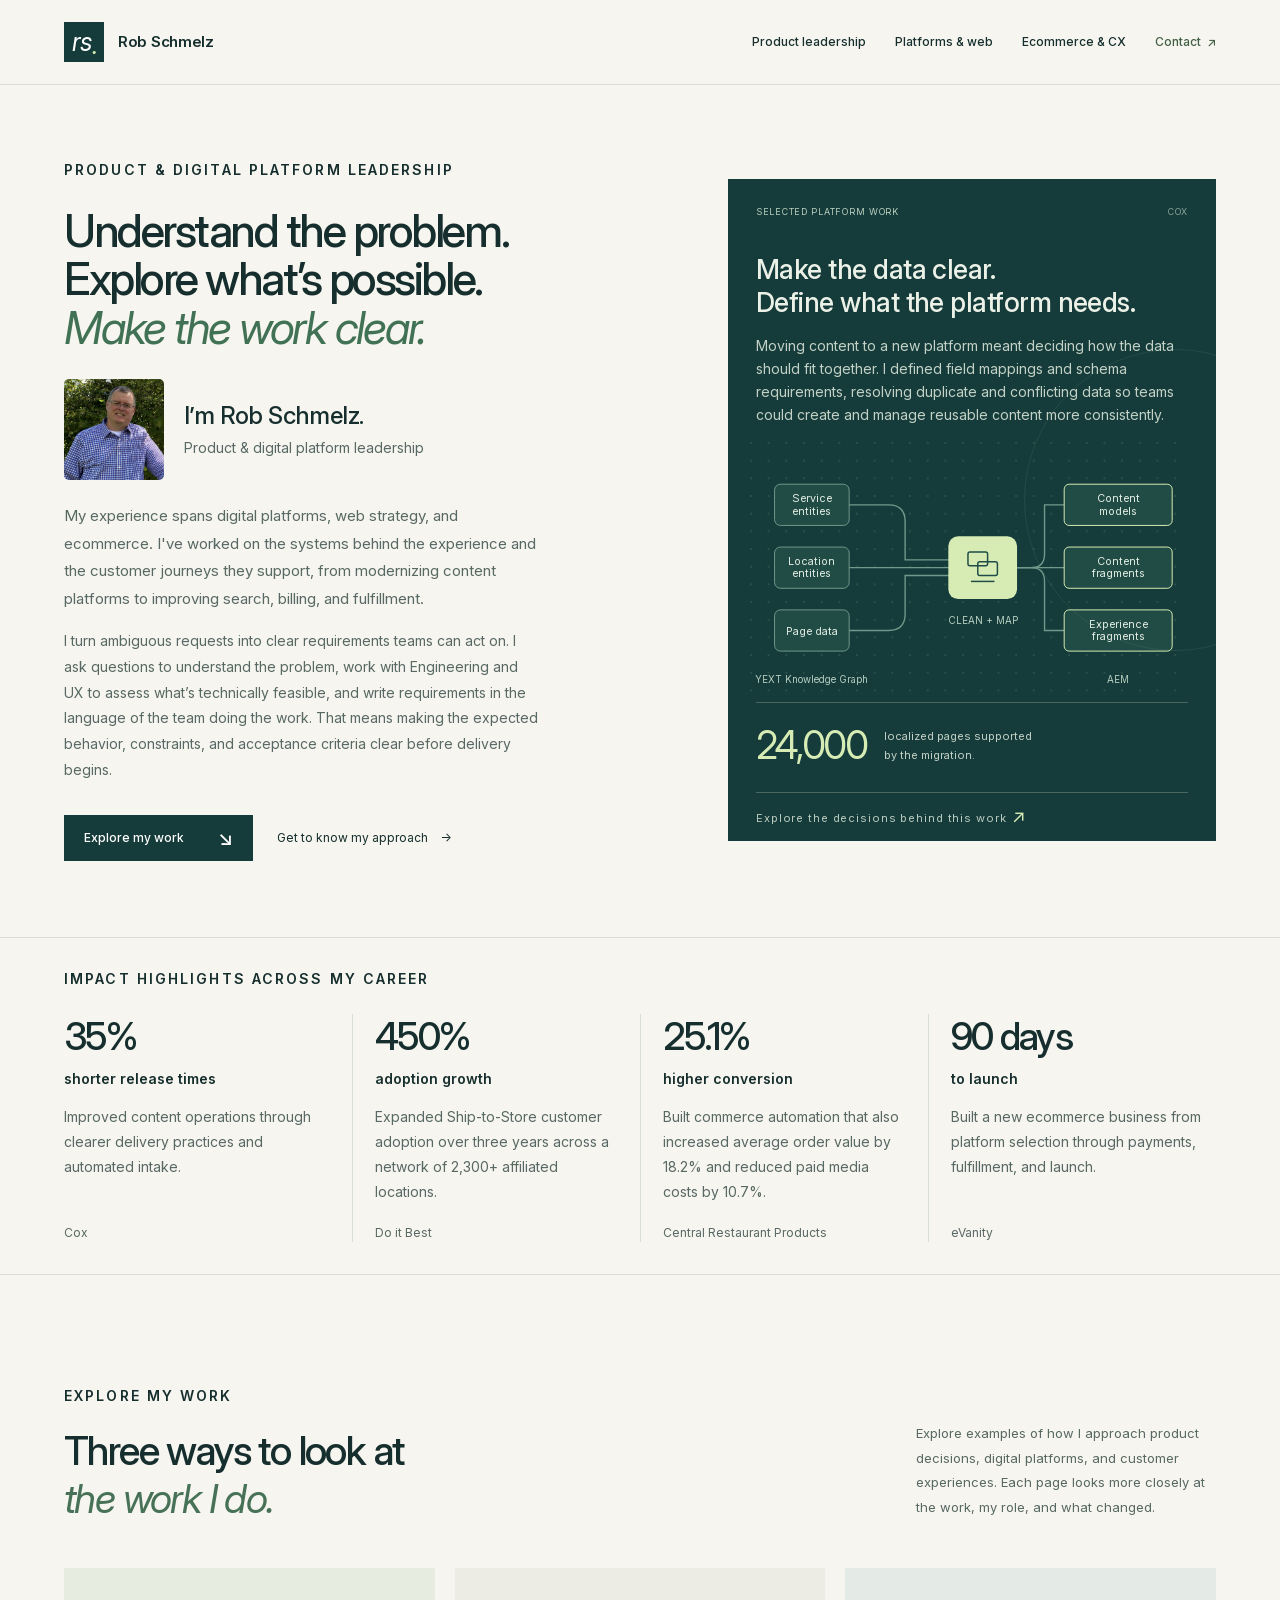
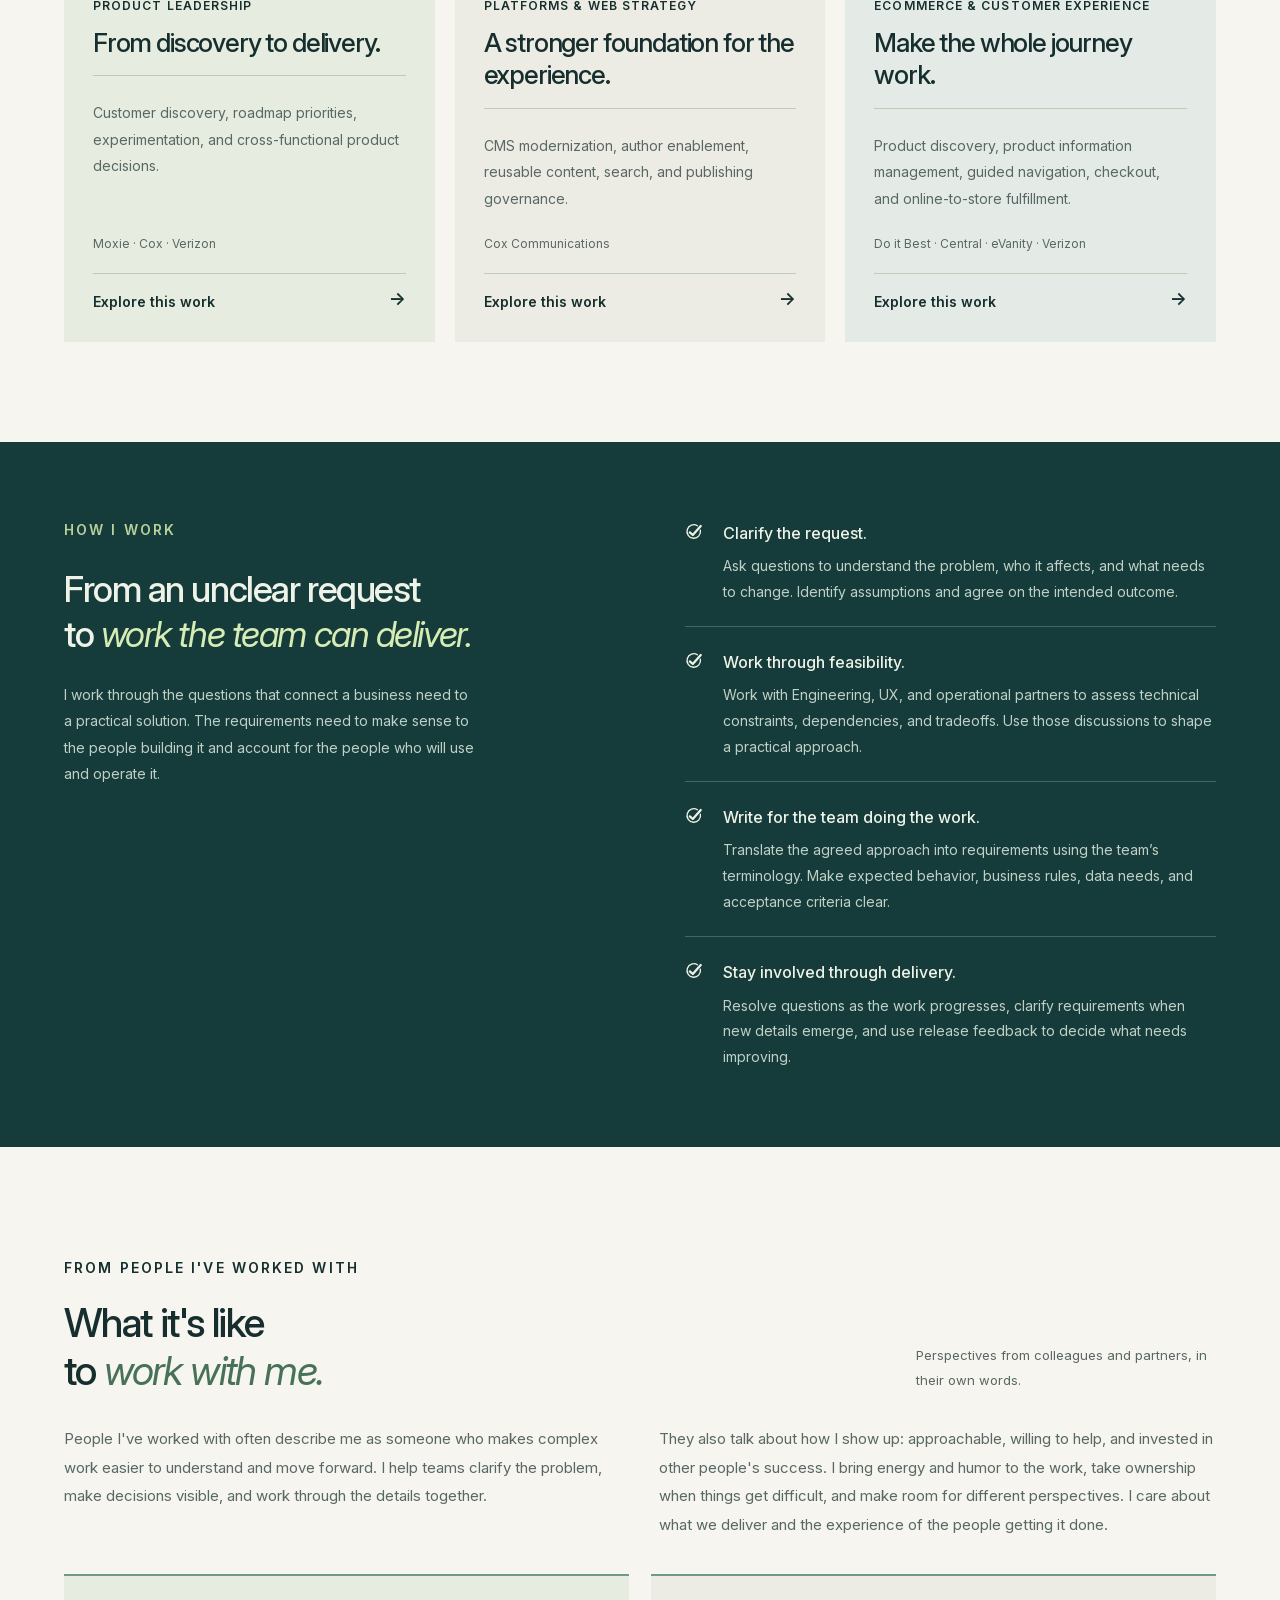
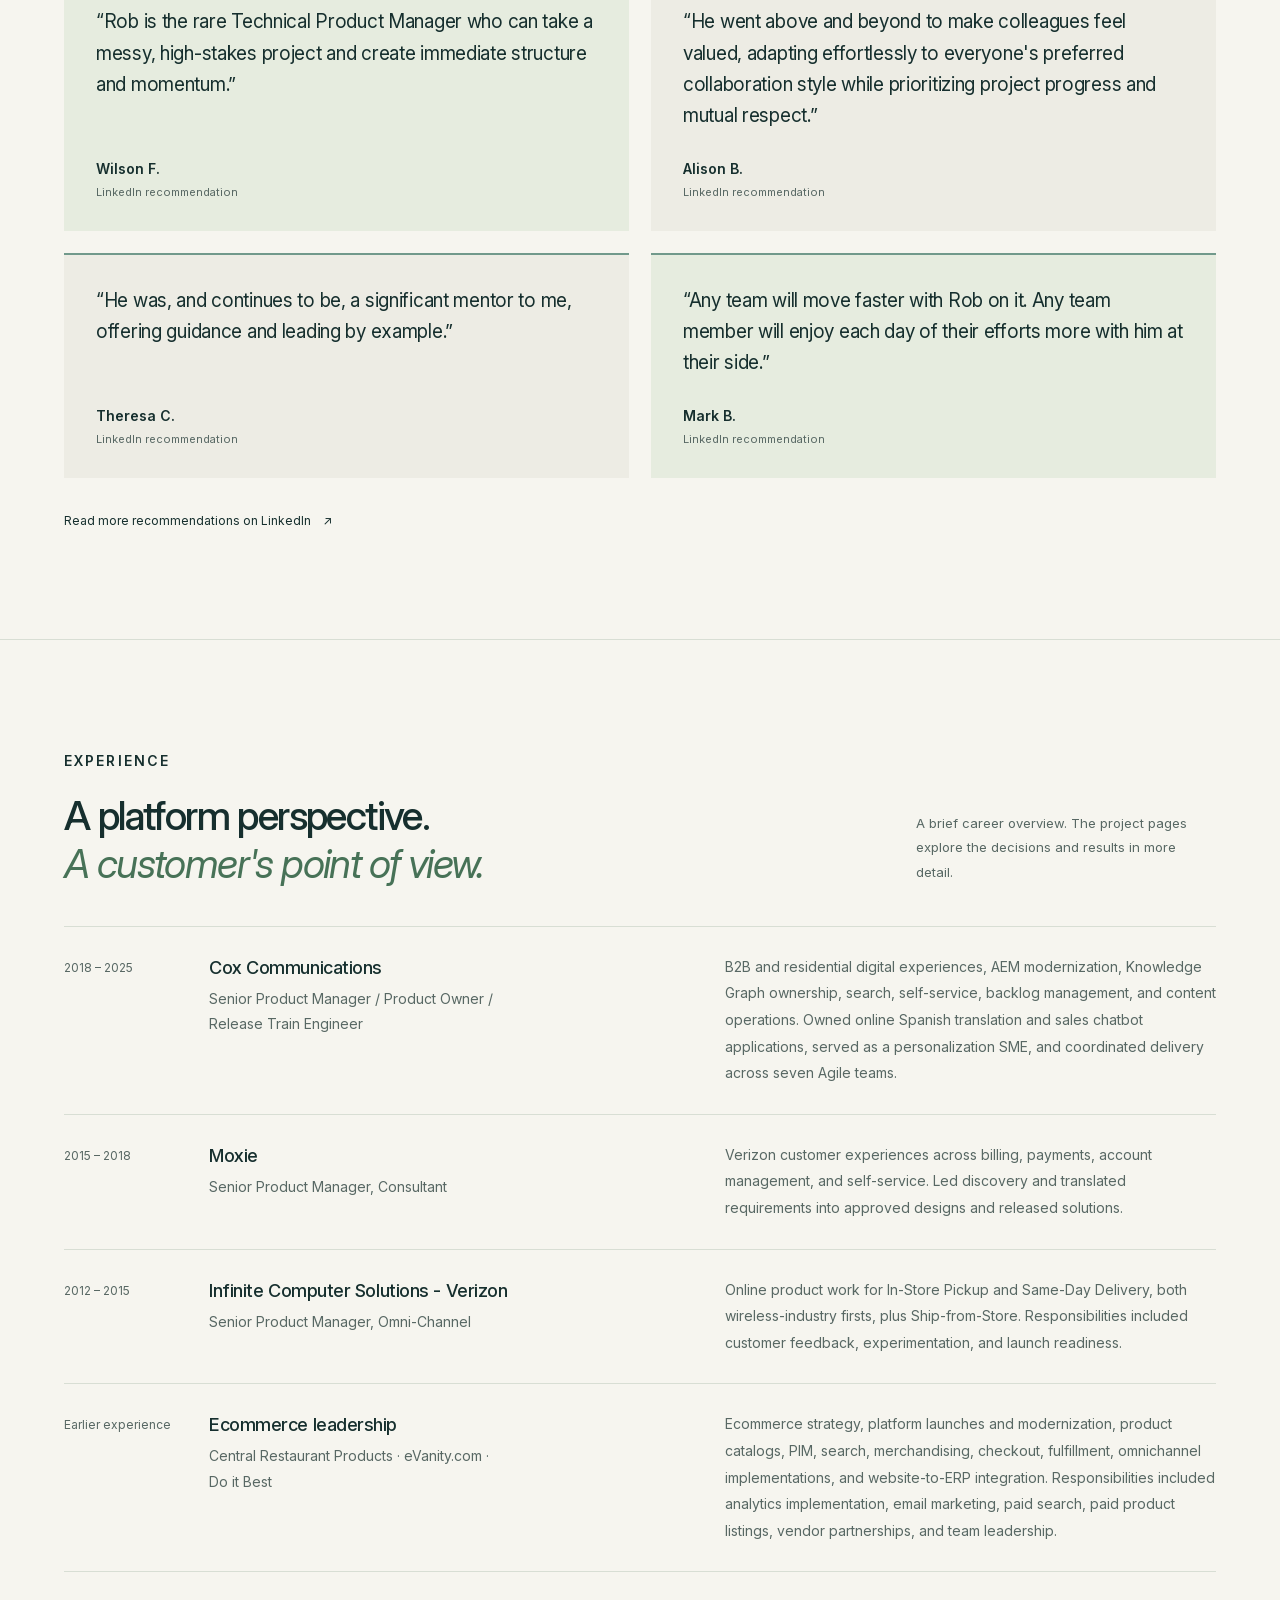
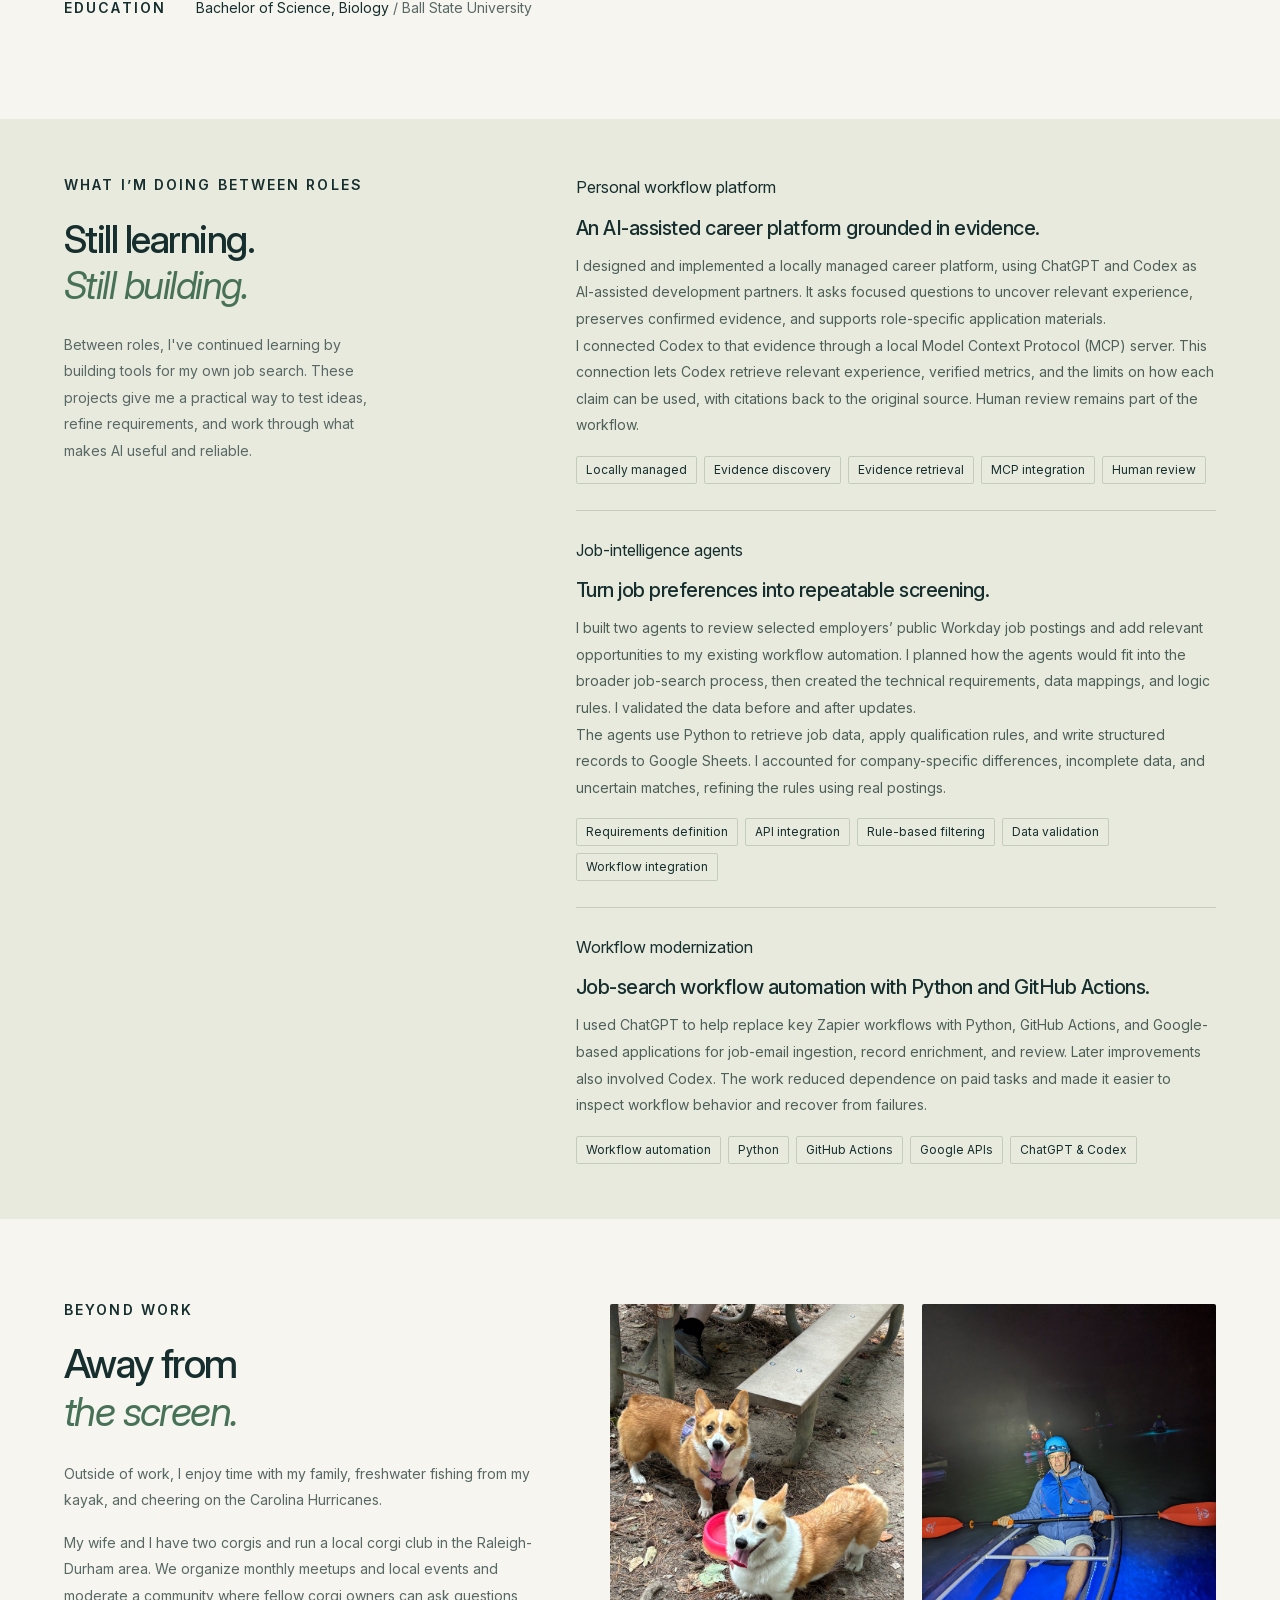
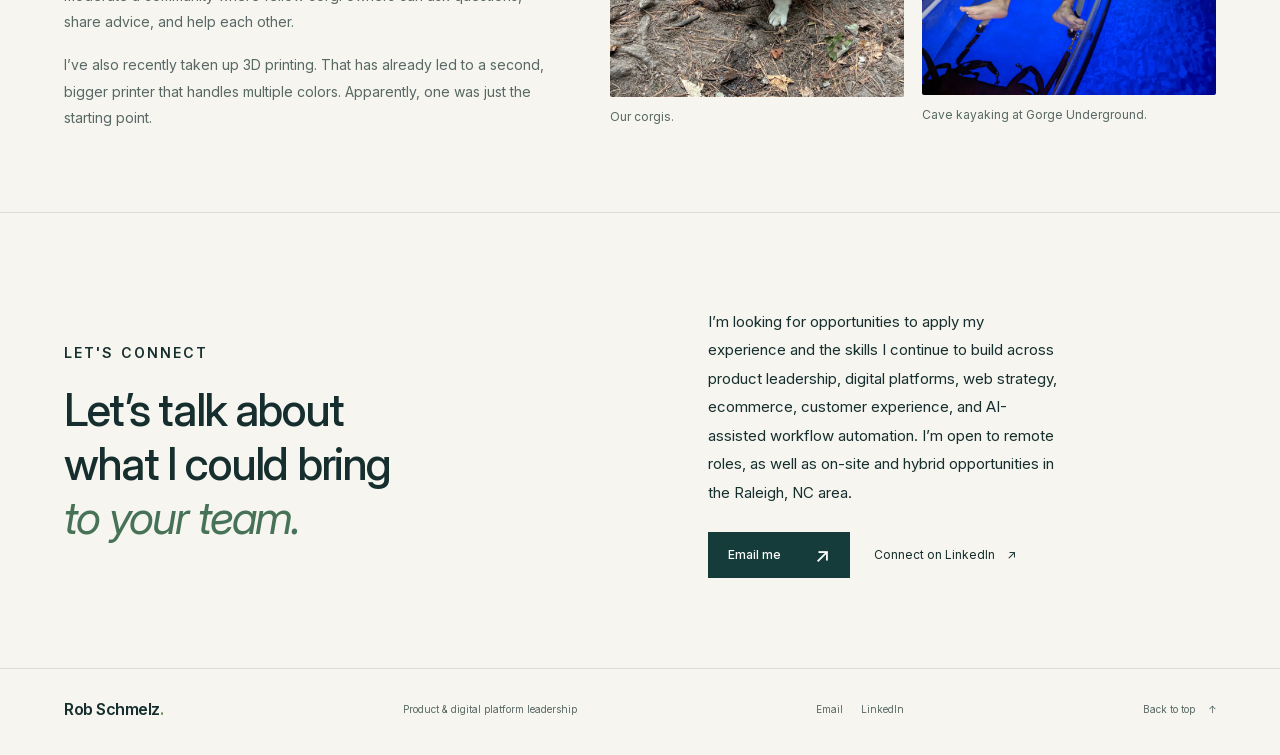
==== commit a8839626: "Update contact sections to emphasize team contribution" ====
--- a/index.html
+++ b/index.html
@@ -67,4 +67,4 @@
         <figure><img src="./images/my-corgis.jpg" width="1534" height="2048" loading="lazy" decoding="async" alt="Our two corgis outdoors near a picnic table."><figcaption>Our corgis.</figcaption></figure>
         <figure><img src="./images/kayaking-in-a-cave.jpg" width="1542" height="2048" loading="lazy" decoding="async" alt="Kayaking in a cave over blue-lit water."><figcaption>Cave kayaking at Gorge Underground.</figcaption></figure>
       </div>
-    </section><section class="contact-section section-shell" id="contact" aria-labelledby="contact-title"><div><p class="eyebrow">Let's connect</p><h2 id="contact-title">Let's talk about<br><em>your team.</em></h2></div><div class="contact-copy"><p>I'm exploring product leadership opportunities across digital platforms, web strategy, ecommerce, and customer experience for remote roles as well as on-site and hybrid in the Raleigh, NC area. Let’s talk about how my experience could help your team move forward.</p><div class="contact-links"><a class="button button-dark" href="mailto:rob.schmelz+portfolio@gmail.com">Email me <span aria-hidden="true">↗</span></a><a class="text-link" href="https://www.linkedin.com/in/robschmelz/" target="_blank" rel="noopener noreferrer">Connect on LinkedIn <span aria-hidden="true">↗</span></a></div></div></section></main><footer class="site-footer section-shell"><a class="footer-name" href="#top">Rob Schmelz<span aria-hidden="true">.</span></a><p>Product &amp; digital platform leadership</p><div class="footer-links"><a href="mailto:rob.schmelz+portfolio@gmail.com">Email</a><a href="https://www.linkedin.com/in/robschmelz/" target="_blank" rel="noopener noreferrer">LinkedIn</a></div><a href="#top">Back to top <span aria-hidden="true">↑</span></a></footer></body></html>
+    </section><section class="contact-section section-shell" id="contact" aria-labelledby="contact-title"><div><p class="eyebrow">Let's connect</p><h2 id="contact-title">Let’s talk about<br>what I could bring<br><em>to your team.</em></h2></div><div class="contact-copy"><p>I’m looking for opportunities to apply my experience and the skills I continue to build across product leadership, digital platforms, web strategy, ecommerce, customer experience, and AI-assisted workflow automation. I’m open to remote roles, as well as on-site and hybrid opportunities in the Raleigh, NC area.</p><div class="contact-links"><a class="button button-dark" href="mailto:rob.schmelz+portfolio@gmail.com">Email me <span aria-hidden="true">↗</span></a><a class="text-link" href="https://www.linkedin.com/in/robschmelz/" target="_blank" rel="noopener noreferrer">Connect on LinkedIn <span aria-hidden="true">↗</span></a></div></div></section></main><footer class="site-footer section-shell"><a class="footer-name" href="#top">Rob Schmelz<span aria-hidden="true">.</span></a><p>Product &amp; digital platform leadership</p><div class="footer-links"><a href="mailto:rob.schmelz+portfolio@gmail.com">Email</a><a href="https://www.linkedin.com/in/robschmelz/" target="_blank" rel="noopener noreferrer">LinkedIn</a></div><a href="#top">Back to top <span aria-hidden="true">↑</span></a></footer></body></html>
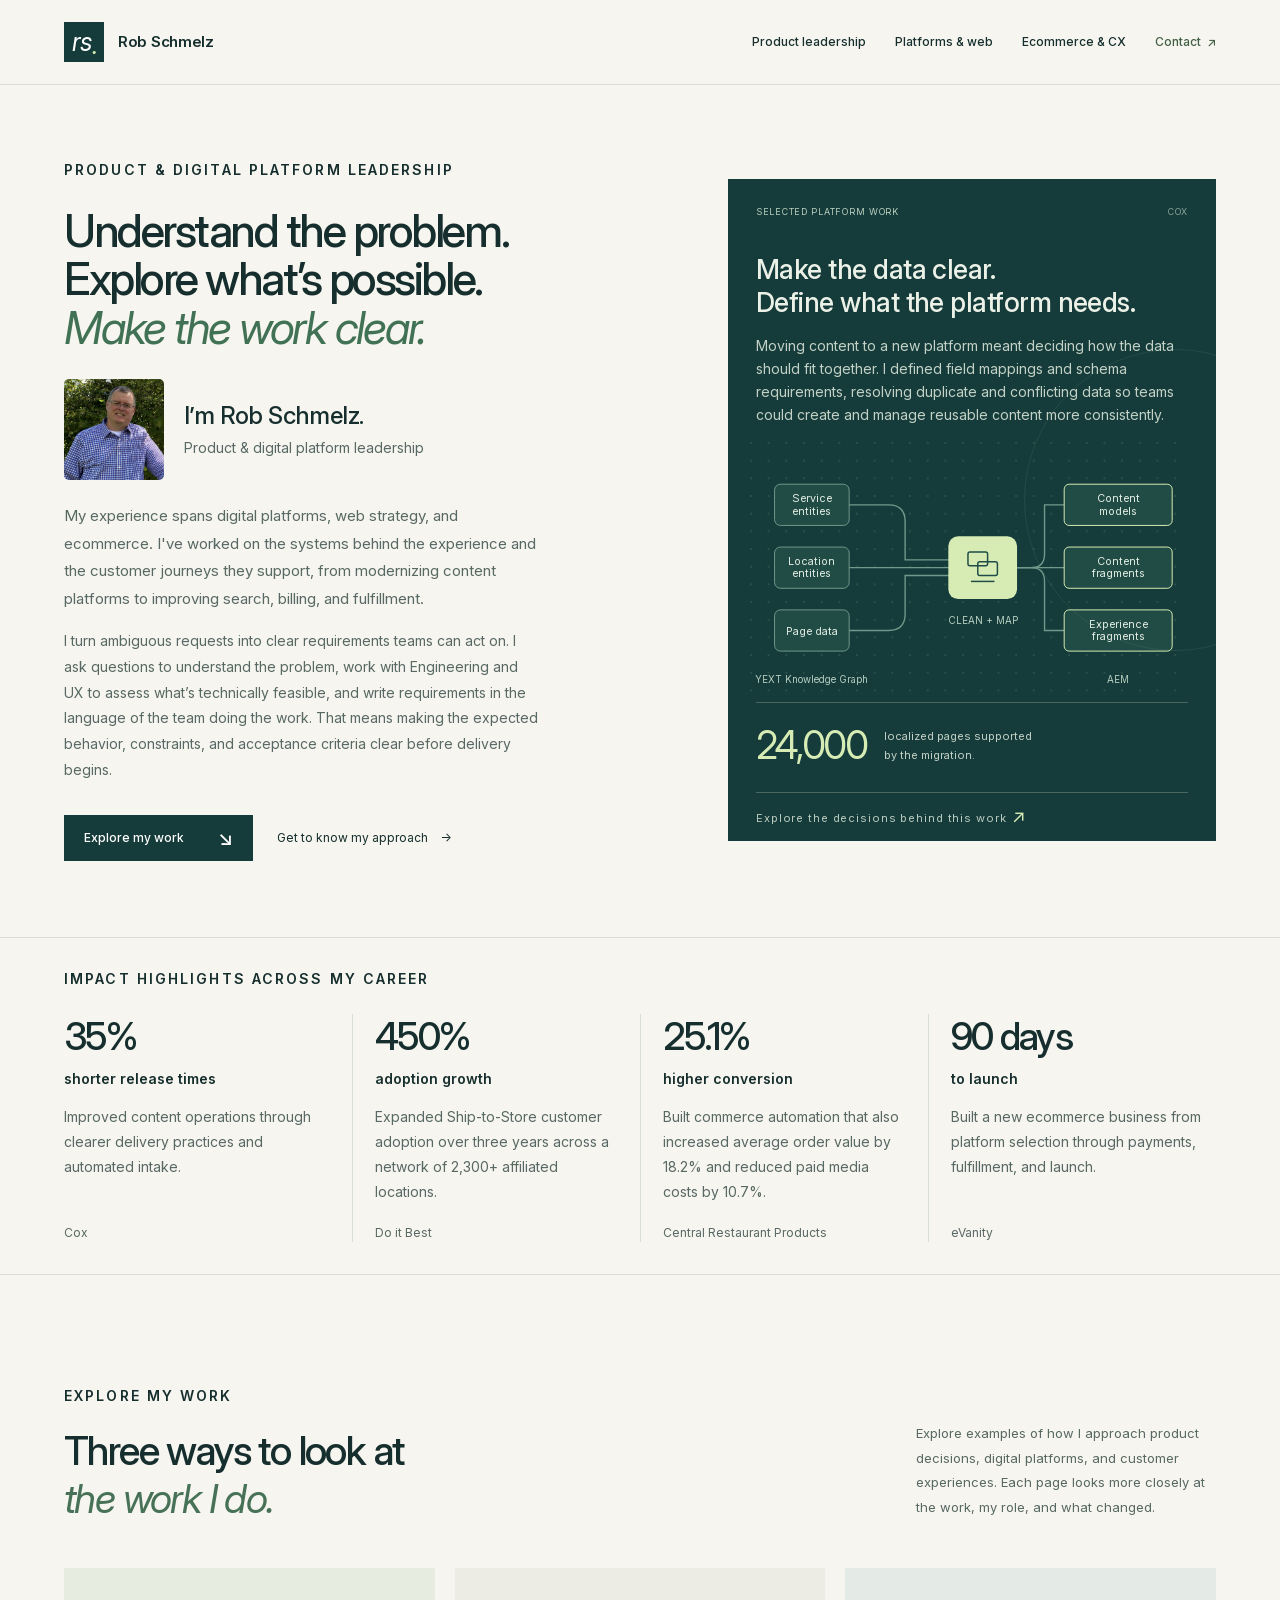
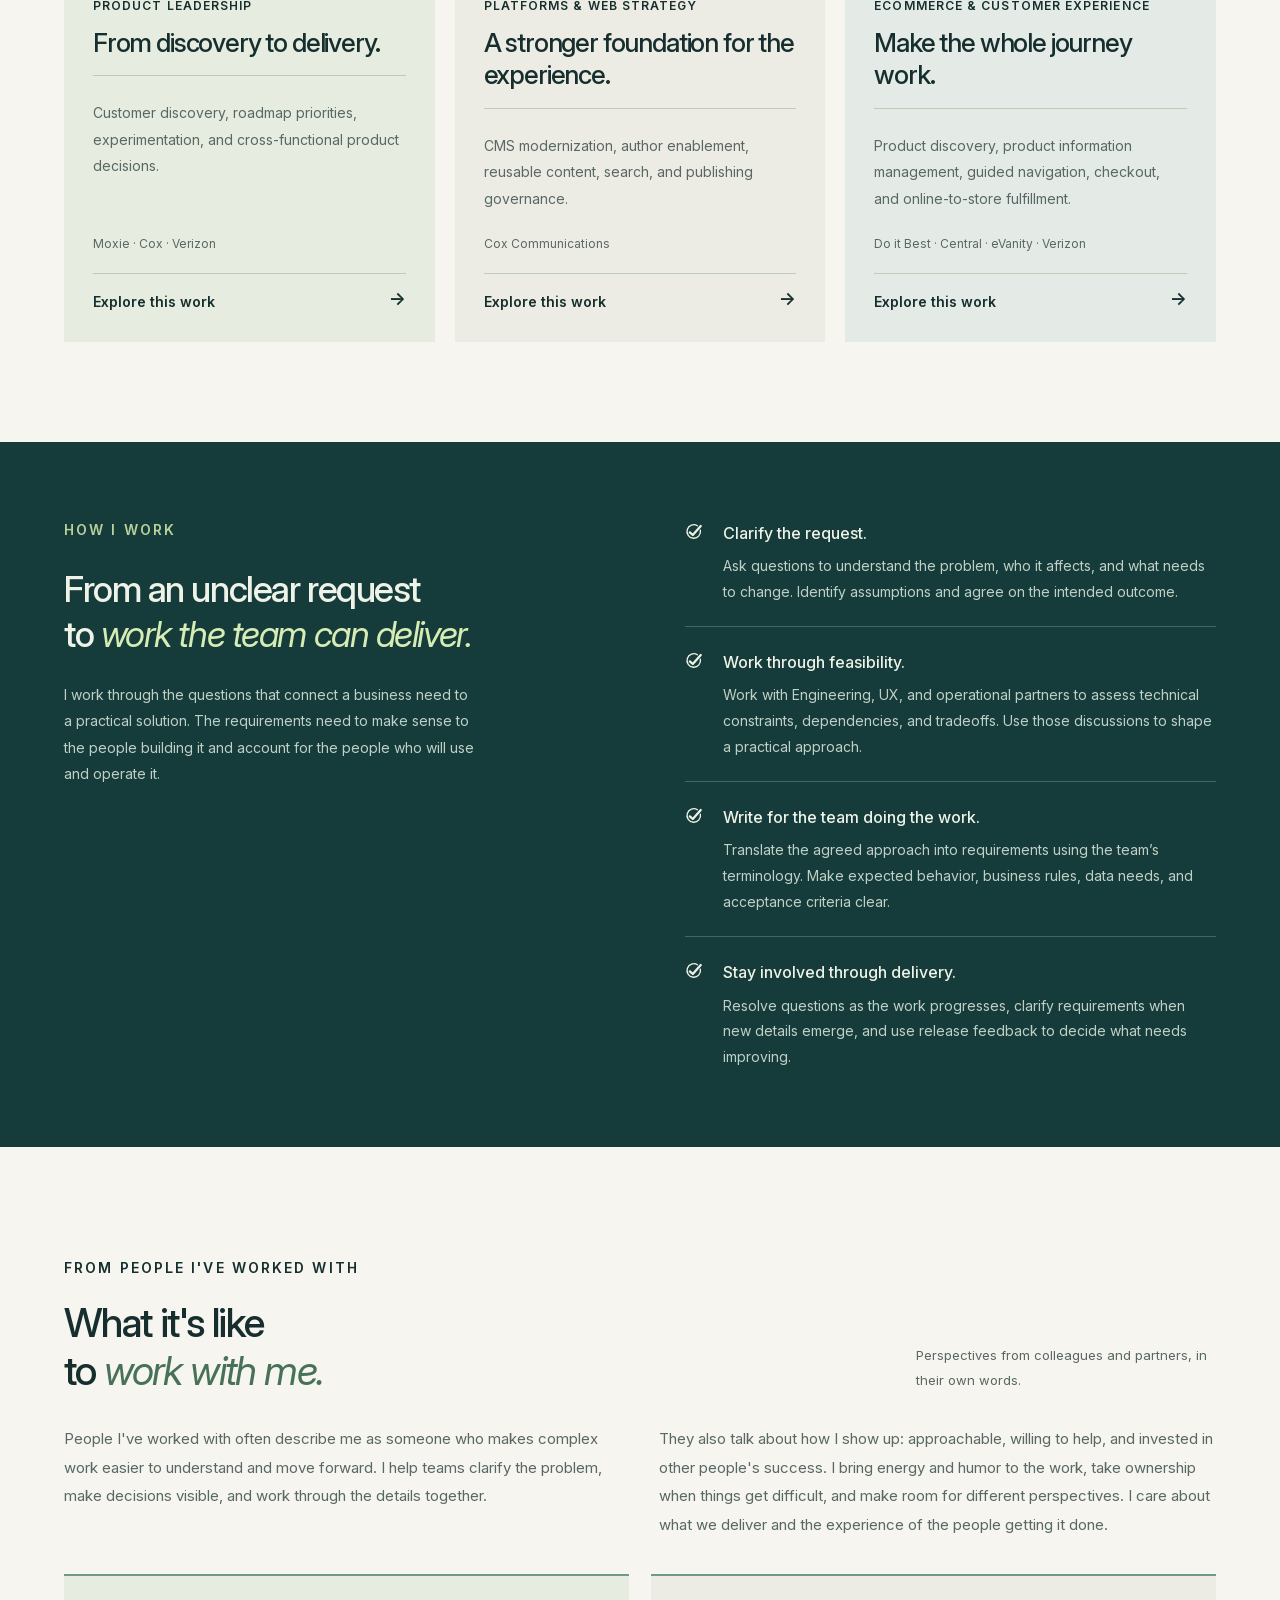
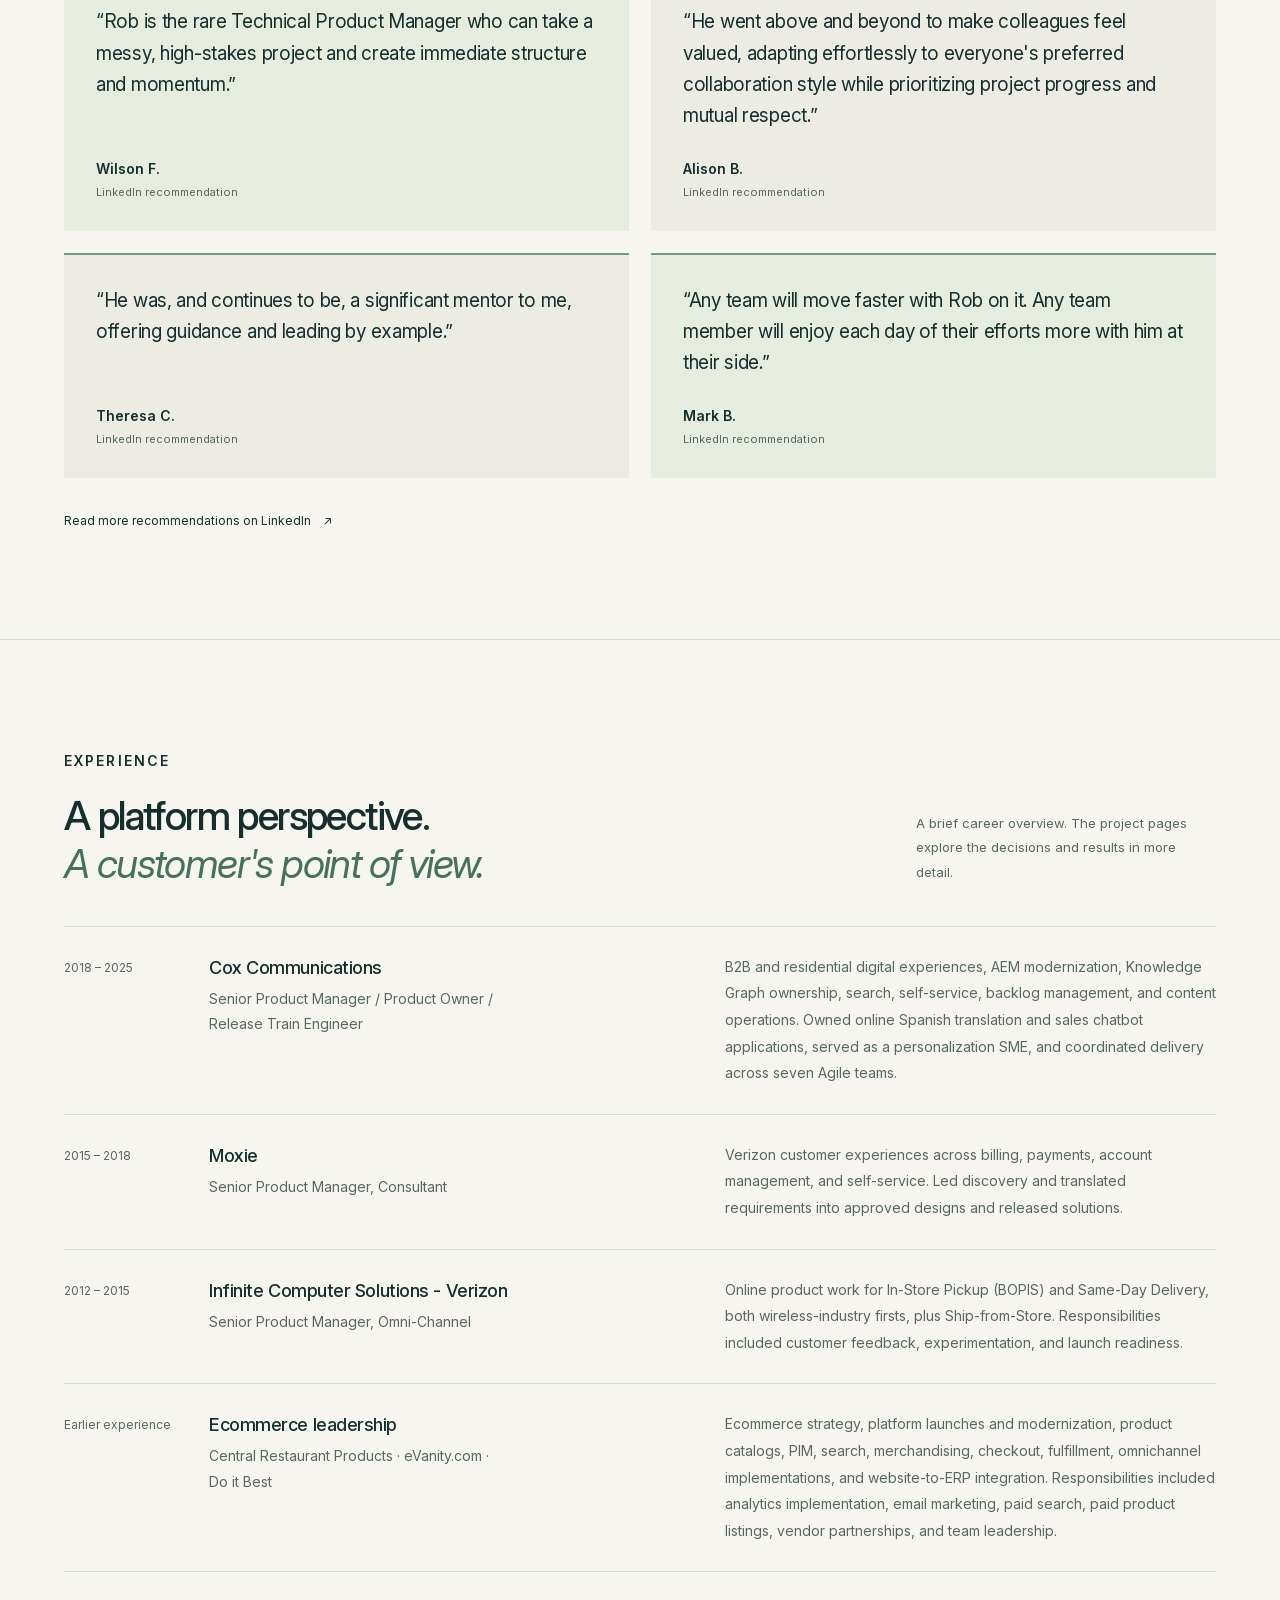
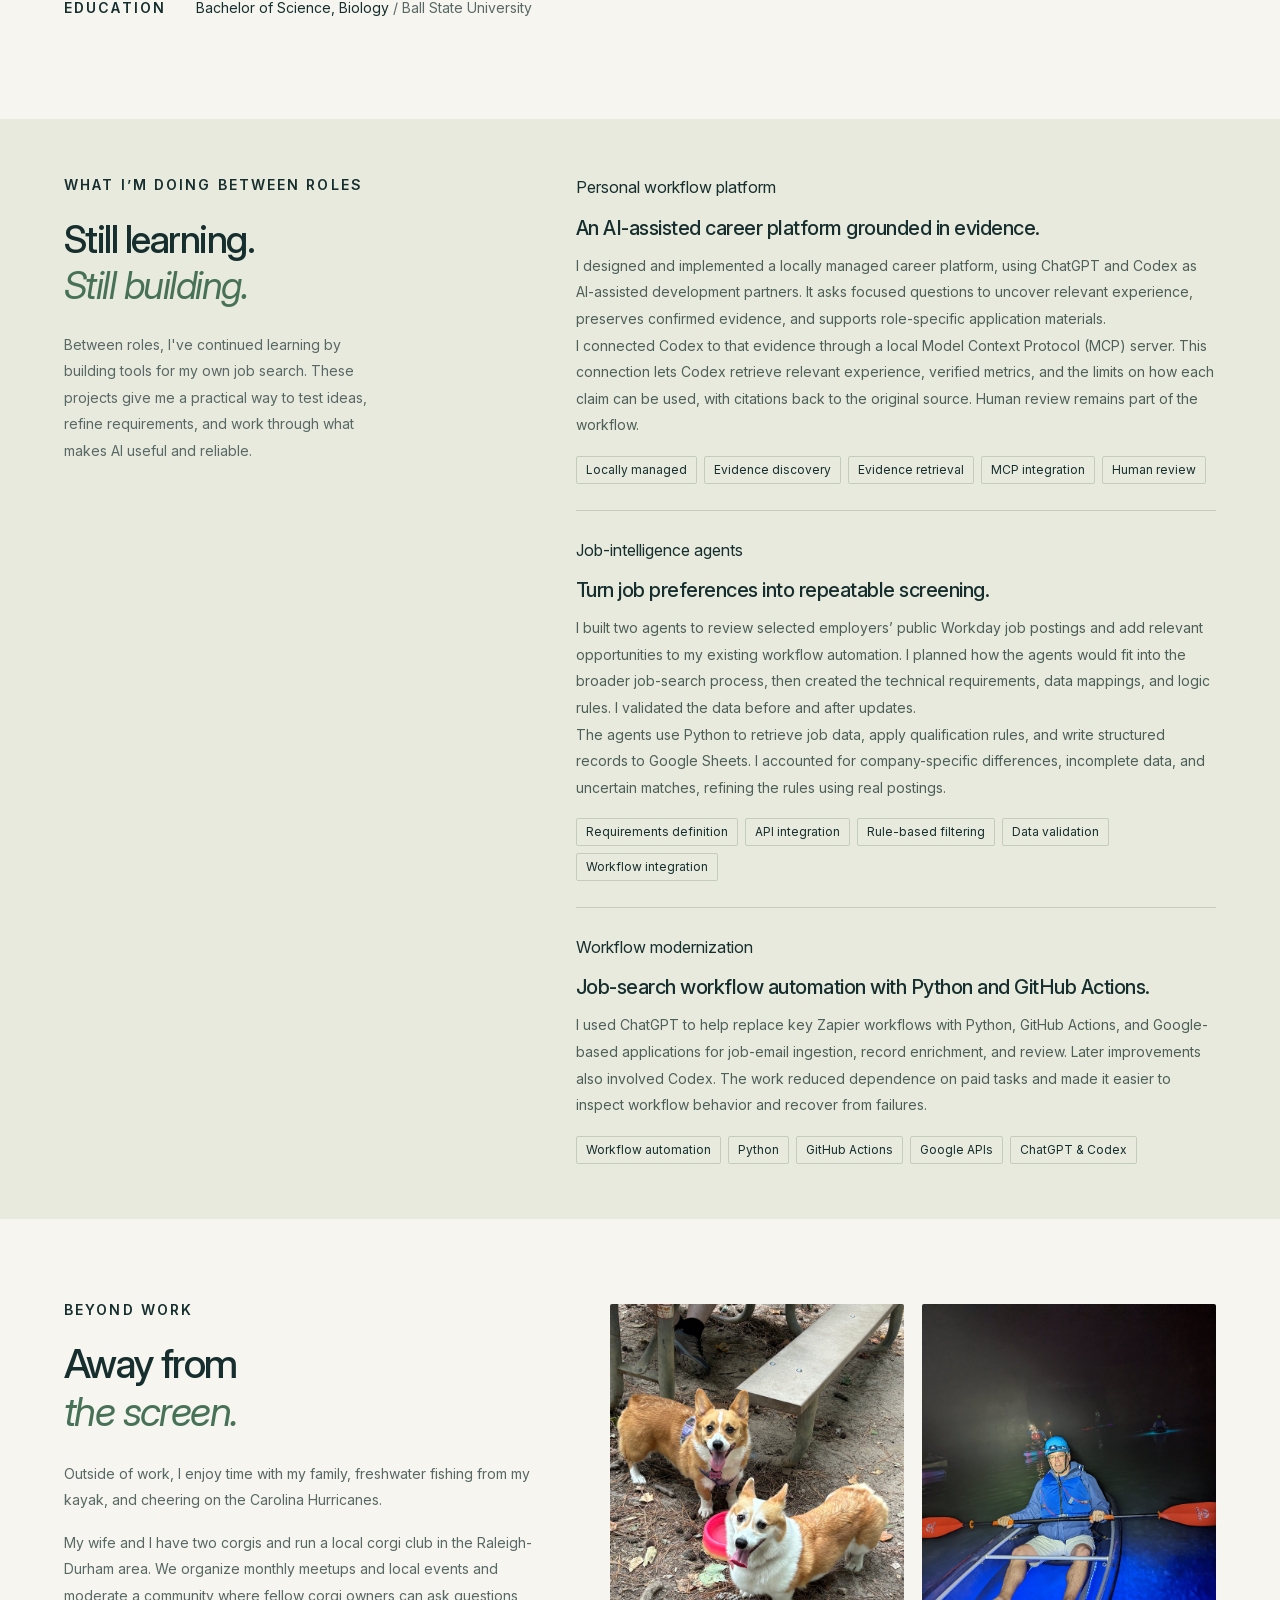
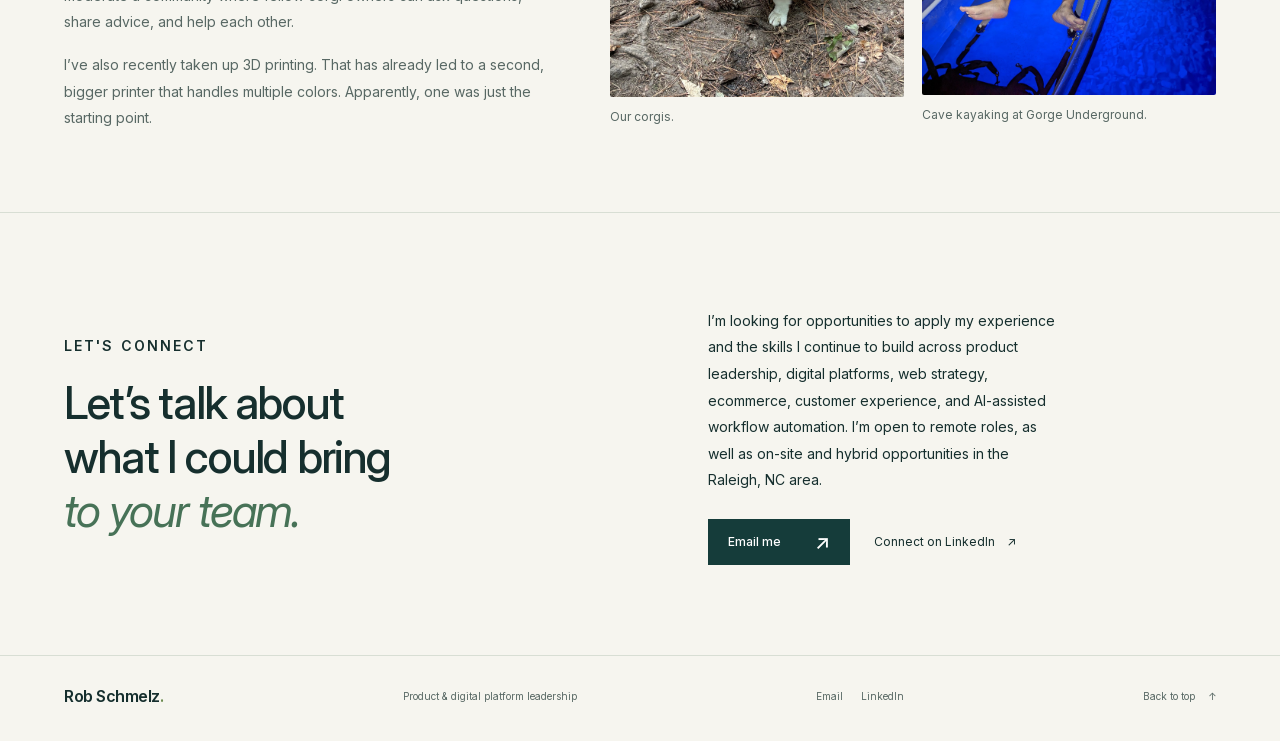
==== commit ac9de462: "Add BOPIS terminology to pickup portfolio content" ====
--- a/index.html
+++ b/index.html
@@ -51,7 +51,7 @@
       <div class="section-heading"><div><p class="eyebrow">Experience</p><h2 id="experience-title">A platform perspective.<br><em>A customer's point of view.</em></h2></div><p>A brief career overview. The project pages explore the decisions and results in more detail.</p></div>
       <div class="experience-row"><div class="experience-date">2018 – 2025</div><div class="experience-role"><h3>Cox Communications</h3><p>Senior Product Manager / Product Owner / Release Train Engineer</p></div><p class="experience-description">B2B and residential digital experiences, AEM modernization, Knowledge Graph ownership, search, self-service, backlog management, and content operations. Owned online Spanish translation and sales chatbot applications, served as a personalization SME, and coordinated delivery across seven Agile teams.</p></div>
       <div class="experience-row"><div class="experience-date">2015 – 2018</div><div class="experience-role"><h3>Moxie</h3><p>Senior Product Manager, Consultant</p></div><p class="experience-description">Verizon customer experiences across billing, payments, account management, and self-service. Led discovery and translated requirements into approved designs and released solutions.</p></div>
-      <div class="experience-row"><div class="experience-date">2012 – 2015</div><div class="experience-role"><h3>Infinite Computer Solutions - Verizon</h3><p>Senior Product Manager, Omni-Channel</p></div><p class="experience-description">Online product work for In-Store Pickup and Same-Day Delivery, both wireless-industry firsts, plus Ship-from-Store. Responsibilities included customer feedback, experimentation, and launch readiness.</p></div>
+      <div class="experience-row"><div class="experience-date">2012 – 2015</div><div class="experience-role"><h3>Infinite Computer Solutions - Verizon</h3><p>Senior Product Manager, Omni-Channel</p></div><p class="experience-description">Online product work for In-Store Pickup (BOPIS) and Same-Day Delivery, both wireless-industry firsts, plus Ship-from-Store. Responsibilities included customer feedback, experimentation, and launch readiness.</p></div>
       <div class="experience-row earlier"><div class="experience-date">Earlier experience</div><div class="experience-role"><h3>Ecommerce leadership</h3><p>Central Restaurant Products · eVanity.com · Do it Best</p></div><p class="experience-description">Ecommerce strategy, platform launches and modernization, product catalogs, PIM, search, merchandising, checkout, fulfillment, omnichannel implementations, and website-to-ERP integration. Responsibilities included analytics implementation, email marketing, paid search, paid product listings, vendor partnerships, and team leadership.</p></div>
       <div class="education-line"><span class="eyebrow">Education</span><span>Bachelor of Science, Biology <span class="muted">/ Ball State University</span></span></div>
     </section><section class="building-section section-shell" id="building" aria-labelledby="building-title">
--- a/styles.css
+++ b/styles.css
@@ -10,7 +10,7 @@
 .approach-section{background:var(--green);color:#eef2e7}.approach-inner{display:grid;grid-template-columns:1fr 1fr;gap:90px;padding-top:77px;padding-bottom:77px}.approach-intro .eyebrow{color:#b9d19c;margin-bottom:27px}.approach-intro h2{font-size:36px;line-height:1.26}.approach-intro em{color:var(--lime)}.approach-intro>p:last-child{font-size:14px;line-height:1.9;color:#c1d0c7;max-width:410px;margin-top:24px}.approach-steps>div{display:flex;gap:20px;border-top:1px solid #46665d;padding:21px 0}.approach-steps>div:first-child{padding-top:0;border-top:0}.approach-steps>div:last-child{padding-bottom:0}.step-number{font:italic 17px/1.5 var(--sans);color:#b6d19c}.approach-steps h3{font-size:16px;margin:1px 0 7px}.approach-steps p{font-size:14px;line-height:1.85;color:#c1d0c7}
 .experience-section .section-heading{margin-bottom:38px}.experience-row{display:grid;grid-template-columns:120px 1fr 1fr;gap:25px;border-top:1px solid var(--line);padding:27px 0}.experience-date{font-size:12px;color:var(--muted);padding-top:4px}.experience-role h3{font-size:18px;line-height:1.5;letter-spacing:-.025em}.experience-role p{font-size:14px;line-height:1.8;color:var(--muted);margin-top:5px;max-width:295px}.experience-description{font-size:14px;line-height:1.9;color:var(--muted)}.education-line{border-top:1px solid var(--line);padding-top:24px;display:flex;gap:30px;align-items:center}.education-line>span:last-child{font-size:14px}.education-line .eyebrow{font-size:14px}
 .building-section{display:grid;grid-template-columns:.8fr 1.2fr;gap:85px;padding-top:55px;padding-bottom:55px;background:#e9eade}.building-heading .eyebrow{margin-bottom:22px}.building-heading h2{font-size:38px}.building-heading em{color:#477257}.building-heading>p:last-child{font-size:14px;line-height:1.9;color:var(--muted);margin-top:23px;max-width:310px}.building-projects article+article{border-top:1px solid #c4cdbb;margin-top:26px;padding-top:26px}.project-number{font:italic 15px var(--sans);color:#65805e}.project-number span{font:9px var(--sans);letter-spacing:.06em;text-transform:uppercase;margin-left:10px}.building-projects h3{font-size:20px;line-height:1.5;margin:12px 0 10px;letter-spacing:-.025em}.building-projects p{font-size:14px;line-height:1.9;color:#4d6058}.tags{display:flex;gap:7px;flex-wrap:wrap;list-style:none;padding:0;margin:17px 0 0}.tags li{font-size:12px;border:1px solid #c4cdbb;padding:3px 9px;border-radius:2px}
-.contact-section{padding-top:95px;padding-bottom:90px;display:grid;grid-template-columns:1fr .9fr;gap:80px;align-items:center}.contact-section .eyebrow{margin-bottom:20px}.contact-section h2{font-size:45px}.contact-section em{color:#477257}.contact-copy>p:first-child{font-size:15px;line-height:1.9;max-width:350px}.contact-pending{font-size:11px;color:var(--muted);margin-top:22px;padding-top:16px;border-top:1px solid var(--line);max-width:350px}.site-footer{border-top:1px solid var(--line);display:flex;align-items:center;justify-content:space-between;gap:25px;padding-top:27px;padding-bottom:32px;font-size:10px;color:var(--muted)}.footer-name{font-size:16px;font-weight:600;letter-spacing:-.03em;color:var(--ink)}.footer-name>span{color:#6a8a4d}.site-footer>a:last-child>span{margin-left:10px}
+.contact-section{padding-top:95px;padding-bottom:90px;display:grid;grid-template-columns:1fr .9fr;gap:80px;align-items:center}.contact-section .eyebrow{margin-bottom:20px}.contact-section h2{font-size:45px}.contact-section em{color:#477257}.contact-copy>p:first-child{font-size:14px;line-height:1.9;max-width:350px}.contact-pending{font-size:11px;color:var(--muted);margin-top:22px;padding-top:16px;border-top:1px solid var(--line);max-width:350px}.site-footer{border-top:1px solid var(--line);display:flex;align-items:center;justify-content:space-between;gap:25px;padding-top:27px;padding-bottom:32px;font-size:10px;color:var(--muted)}.footer-name{font-size:16px;font-weight:600;letter-spacing:-.03em;color:var(--ink)}.footer-name>span{color:#6a8a4d}.site-footer>a:last-child>span{margin-left:10px}
 .contact-links{display:flex;align-items:center;flex-wrap:wrap;gap:24px;margin-top:25px}.footer-links{display:flex;gap:18px}.footer-links a:hover{text-decoration:underline;text-underline-offset:4px}
 nav a[aria-current=page]{color:var(--green);font-weight:700}nav a[aria-current=page]:after{width:100%}.area-grid{display:grid;grid-template-columns:repeat(3,minmax(0,1fr));gap:20px}.area-card{display:flex;flex-direction:column;align-items:flex-start;padding:29px;background:#e6ecdf;transition:background .2s,transform .2s;min-width:0}.area-card:nth-child(2){background:#edece4}.area-card:nth-child(3){background:#e4ebe7}.area-card .area-link:hover{text-decoration:underline;text-underline-offset:4px}.area-card .eyebrow{font-size:12px;letter-spacing:.09em;min-height:28px}.area-card h3{font-size:26px;line-height:1.25;letter-spacing:-.045em;margin:14px 0 17px}.area-description{font-size:14px;color:var(--muted);line-height:1.9;flex:1}.area-employers{font-size:12px;color:var(--muted);margin:22px 0 18px;line-height:1.7}.area-link{font-size:14px;font-weight:600;width:100%;display:flex;justify-content:space-between;border-top:1px solid #becbb7;padding-top:16px;gap:15px}.area-link span{font-size:18px;line-height:1}.detail-hero{display:grid;grid-template-columns:1.3fr .9fr;gap:75px;align-items:center;padding-top:45px;padding-bottom:65px}.breadcrumb{font-size:12px;color:var(--muted);display:inline-block;margin-bottom:36px}.breadcrumb:hover{text-decoration:underline;text-underline-offset:4px}.detail-hero .eyebrow{color:#477257;margin-bottom:22px}.detail-hero h1{font-size:clamp(40px,4.5vw,61px);line-height:1.12;letter-spacing:-.055em}.detail-hero h1 em{color:#477257}.detail-intro{font-size:14px;color:var(--muted);line-height:1.95;max-width:540px;margin:25px 0 21px}.focus-panel{background:var(--green);color:#eff3e8;padding:32px}.focus-panel>.eyebrow{color:var(--lime);margin:0 0 26px}.focus-panel ol{list-style:none;padding:0;margin:0}.focus-panel li{display:flex;gap:18px;padding:22px 0;border-top:1px solid #48685e}.focus-panel li:first-child{padding-top:0;border-top:0}.focus-panel li:last-child{padding-bottom:0}.focus-panel li>span{font-size:12px;color:var(--lime);padding-top:5px}.focus-panel h2{font-size:22px;line-height:1.4;letter-spacing:-.035em}.focus-panel li p{font-size:12px;color:#c1d0c7;margin-top:6px;line-height:1.9}.detail-work{padding-top:35px;padding-bottom:50px}.case-followup{margin-top:15px}.narrative-section{display:grid;grid-template-columns:1fr 1.1fr;gap:70px;border-top:1px solid var(--line);padding-top:52px;padding-bottom:65px}.narrative-section .eyebrow{margin-bottom:23px}.narrative-section h2{font-size:34px}.narrative-section h2 em{color:#477257}.narrative-copy p{font-size:14px;line-height:1.95;color:var(--muted)}.narrative-copy p+p{margin-top:17px}.narrative-copy .text-link{display:inline-block;margin-top:16px}.related-section{padding-top:45px;padding-bottom:20px}.related-section>h2{font-size:32px;margin:17px 0 30px}.related-grid{grid-template-columns:repeat(2,minmax(0,1fr))}.related-grid .area-card h3{font-size:25px}.related-grid .area-card .eyebrow{min-height:0}.fulfillment-feature{display:grid;grid-template-columns:1.2fr 1fr;gap:0 55px;background:#e4ebe7}.fulfillment-feature>.case-meta,.fulfillment-feature>h3,.fulfillment-feature>p{grid-column:1}.fulfillment-feature>p{margin-top:18px}.fulfillment-feature>.case-outcome{grid-column:2;grid-row:1/4;display:block;align-self:center;border-left:1px solid #bfcaba;padding-left:45px;margin:0}.fulfillment-feature>.case-outcome strong{font-size:68px}.fulfillment-feature>.case-outcome>span{display:block;max-width:230px;font-size:12px;margin-top:16px}.fulfillment-feature>details{grid-column:1/-1;margin-top:30px}.art-bottomline>a:hover{text-decoration:underline;text-underline-offset:4px}
 @media(max-width:1000px){.area-grid{gap:15px}.area-card{padding:24px}.area-card h3{font-size:23px}.detail-hero{gap:35px}.detail-hero h1{font-size:46px}.focus-panel{padding:26px}.narrative-section{gap:40px}.fulfillment-feature{gap:0 30px}.fulfillment-feature>.case-outcome{padding-left:30px}.fulfillment-feature>.case-outcome strong{font-size:54px}}
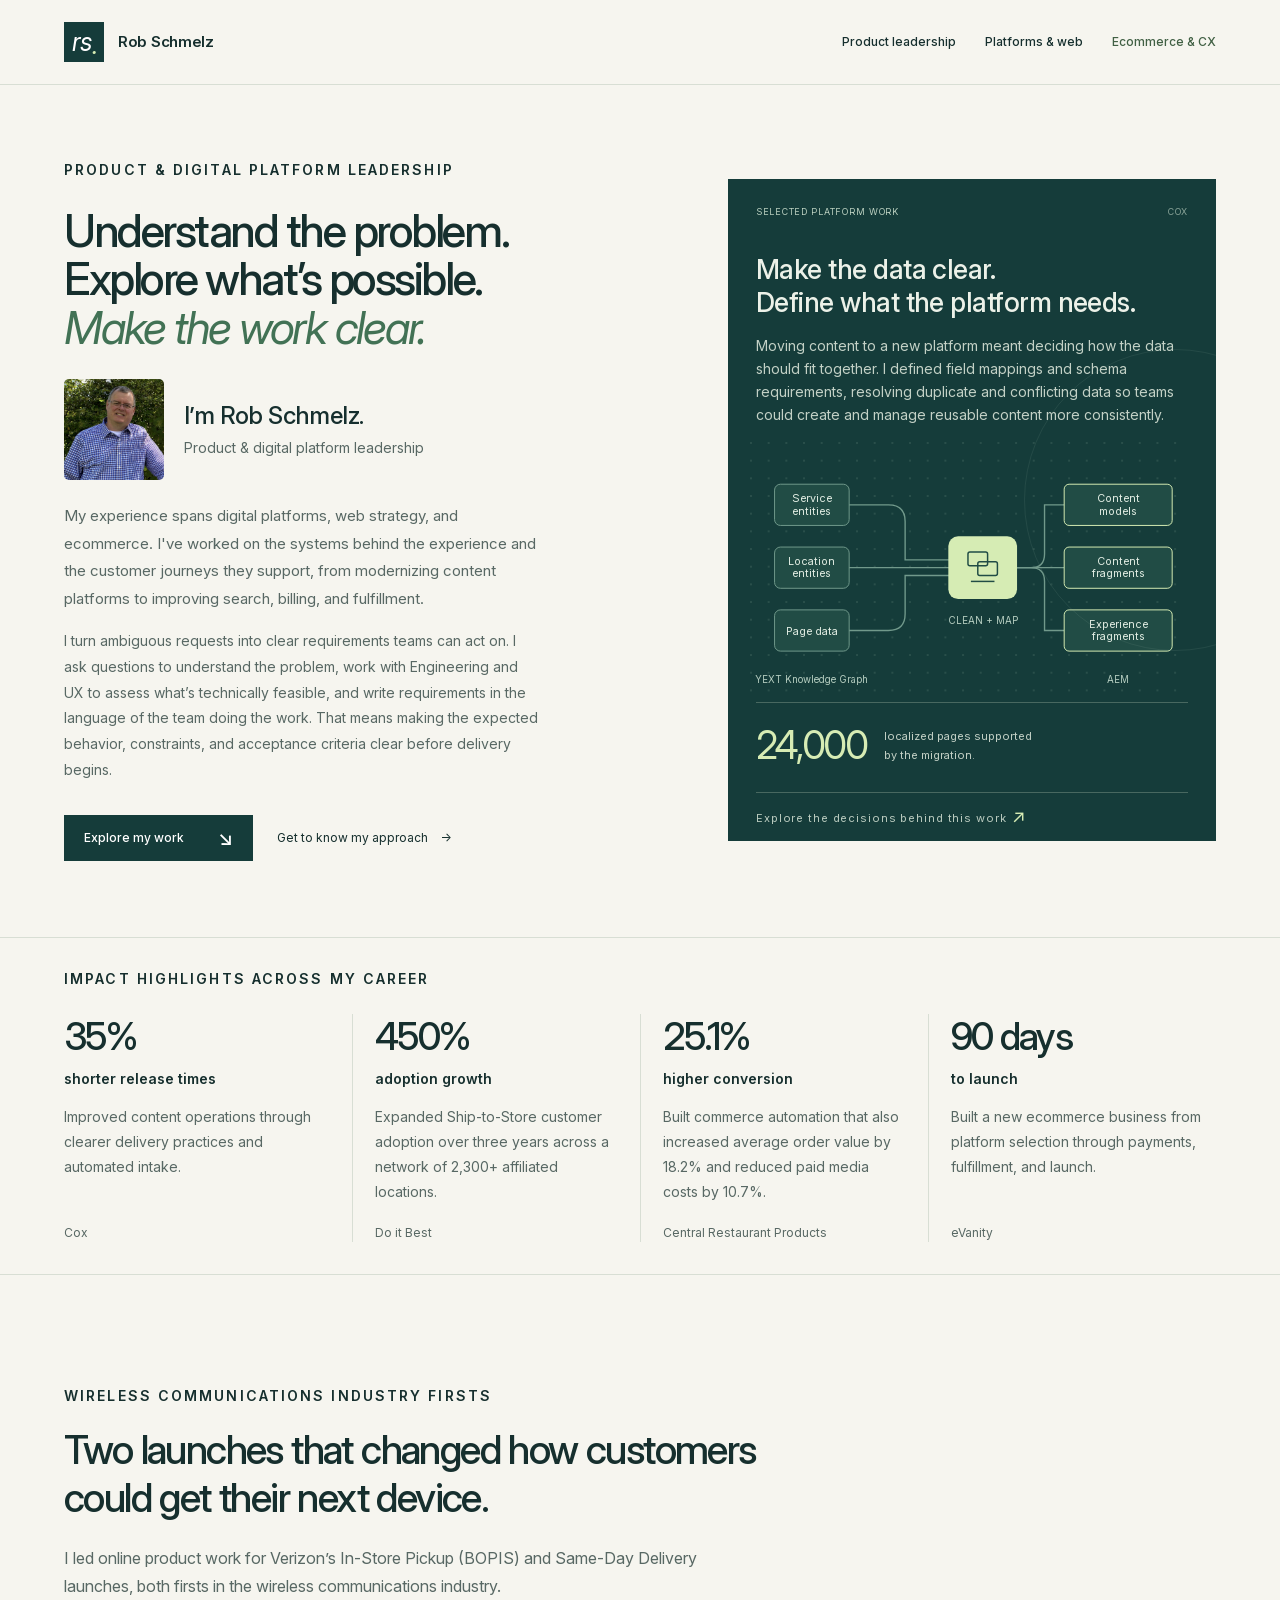
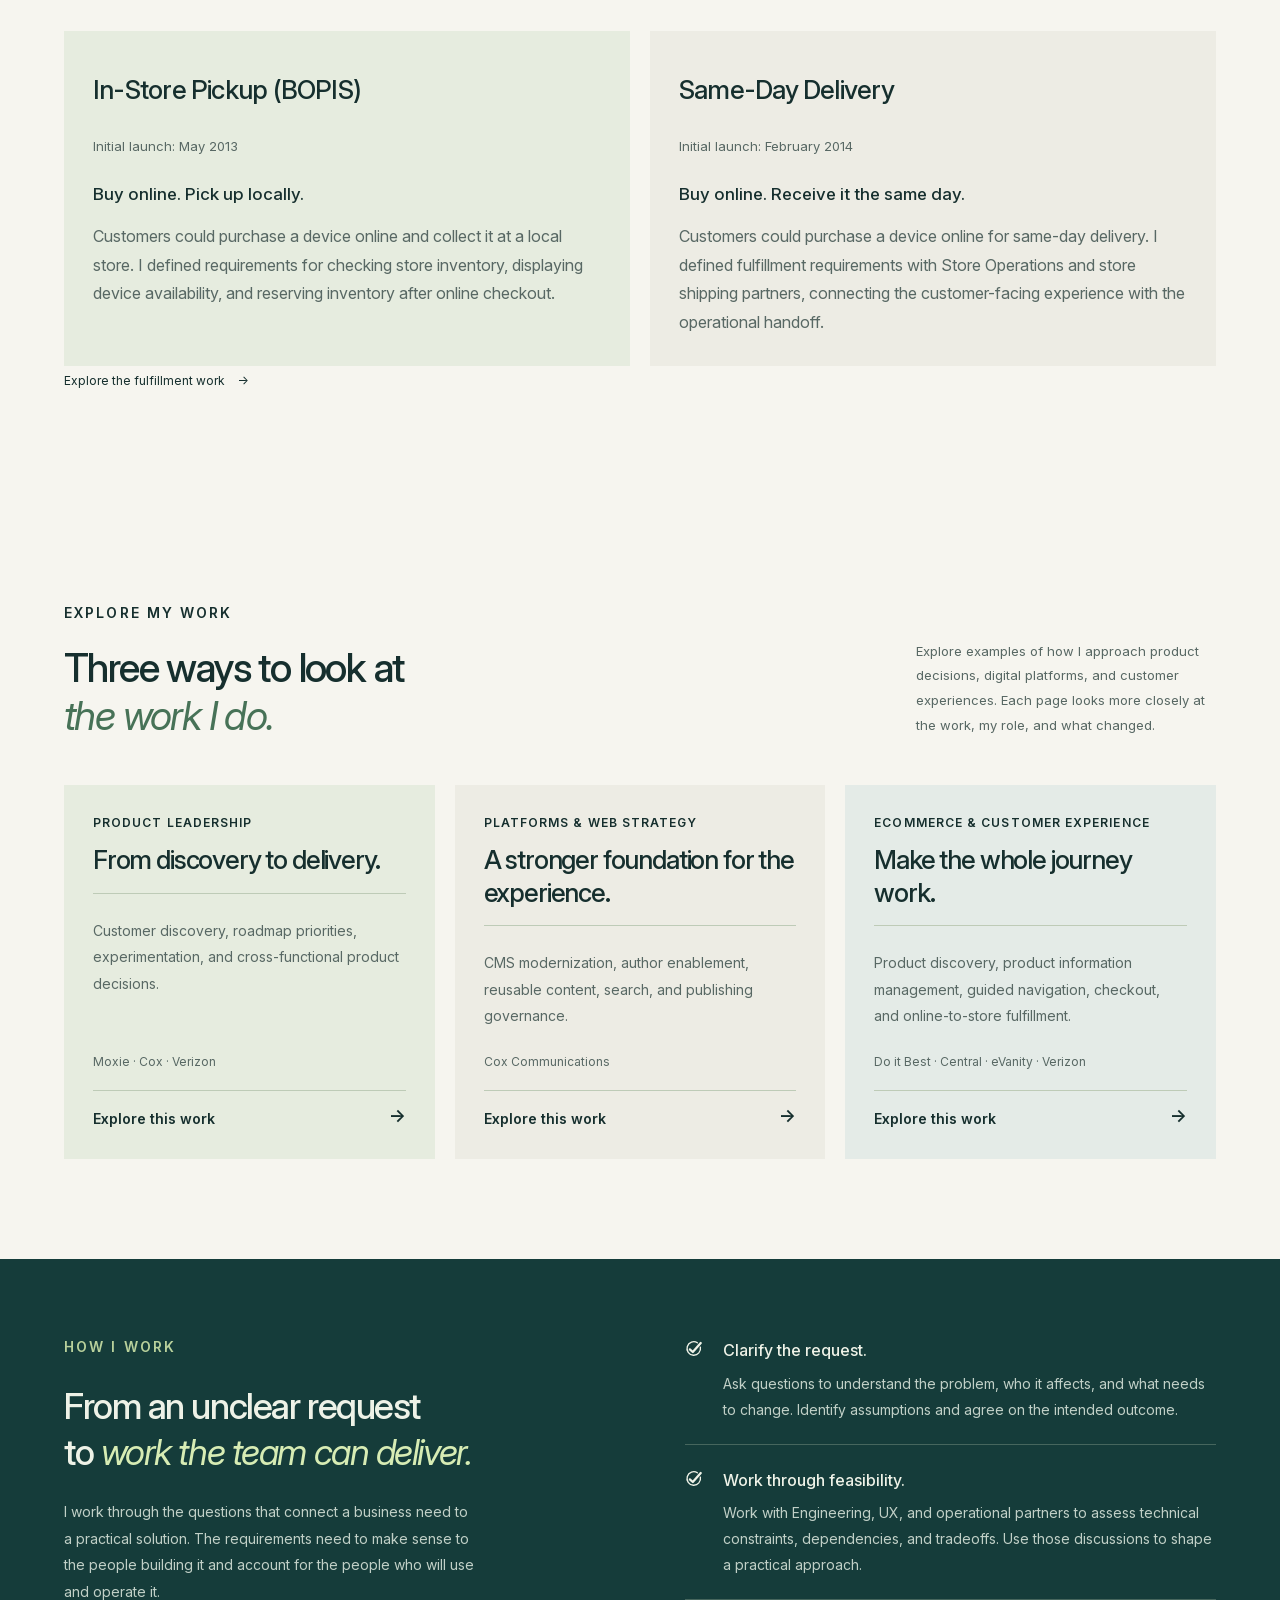
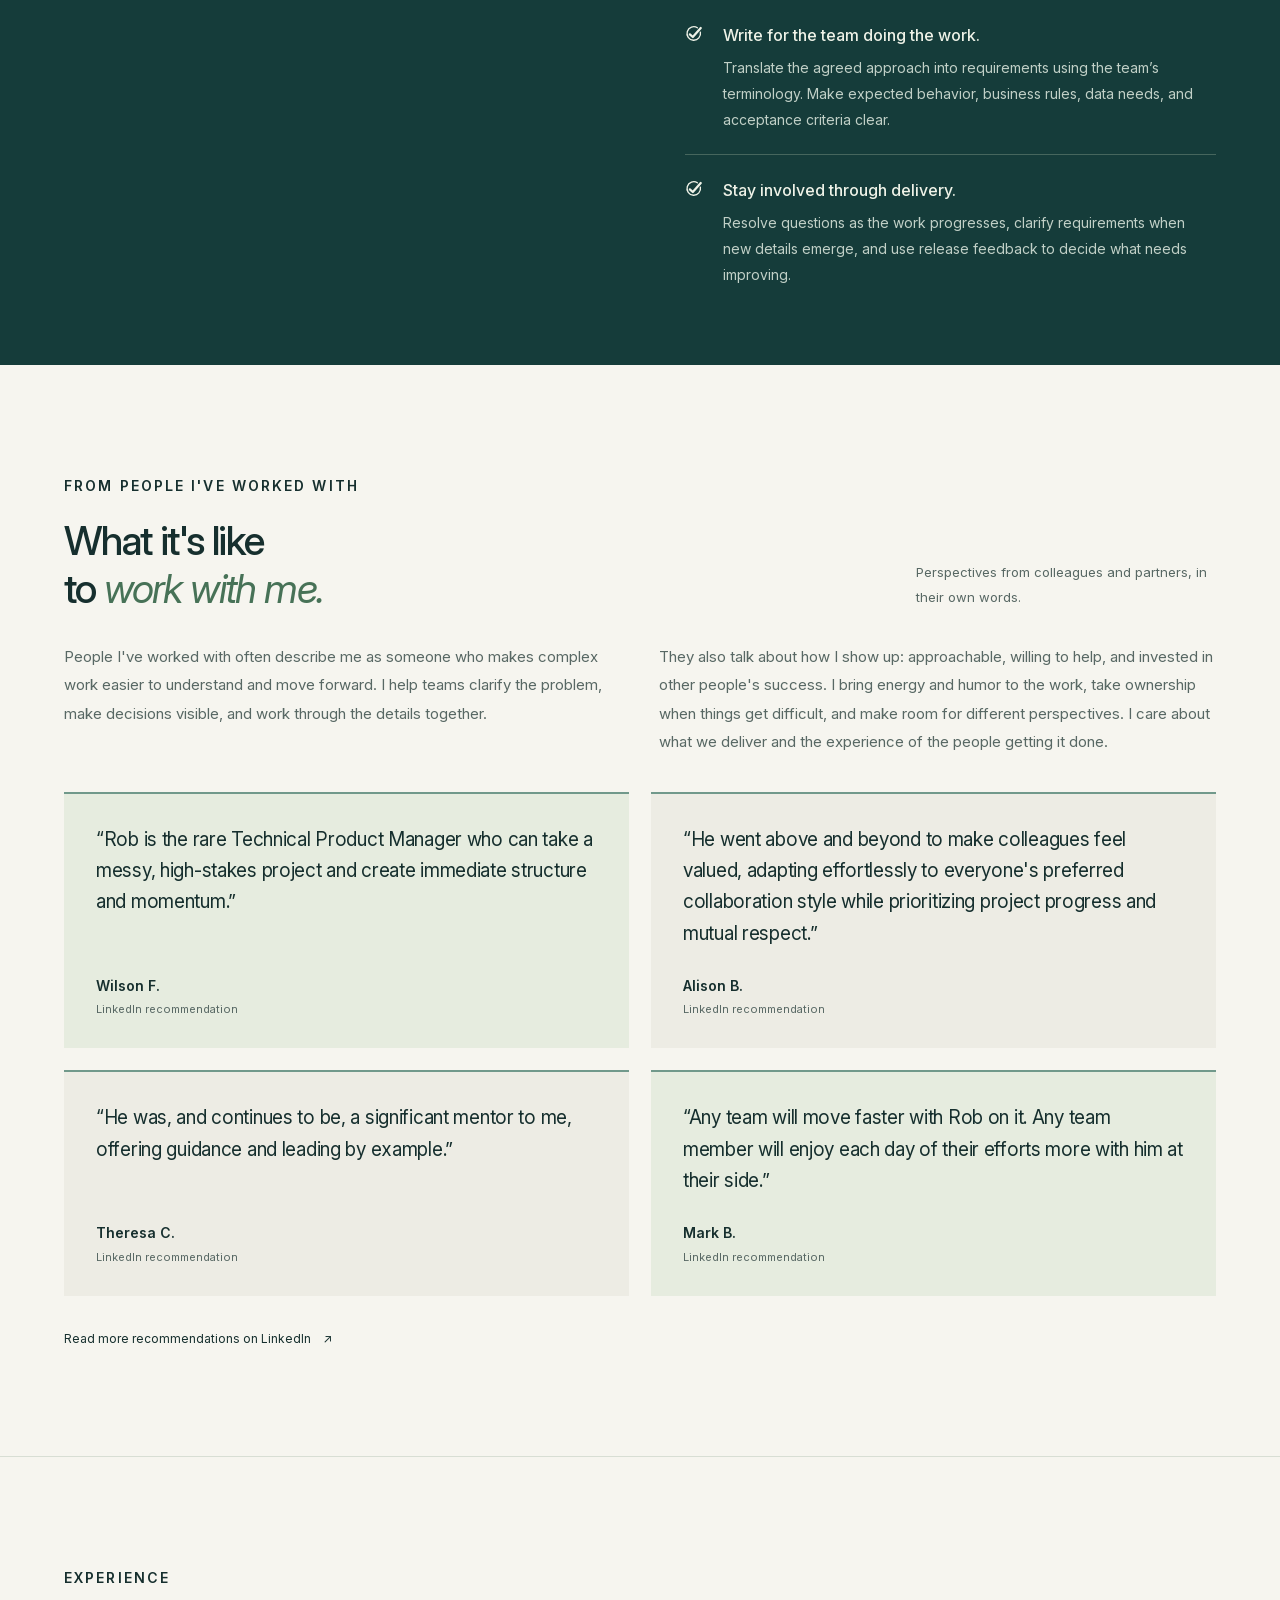
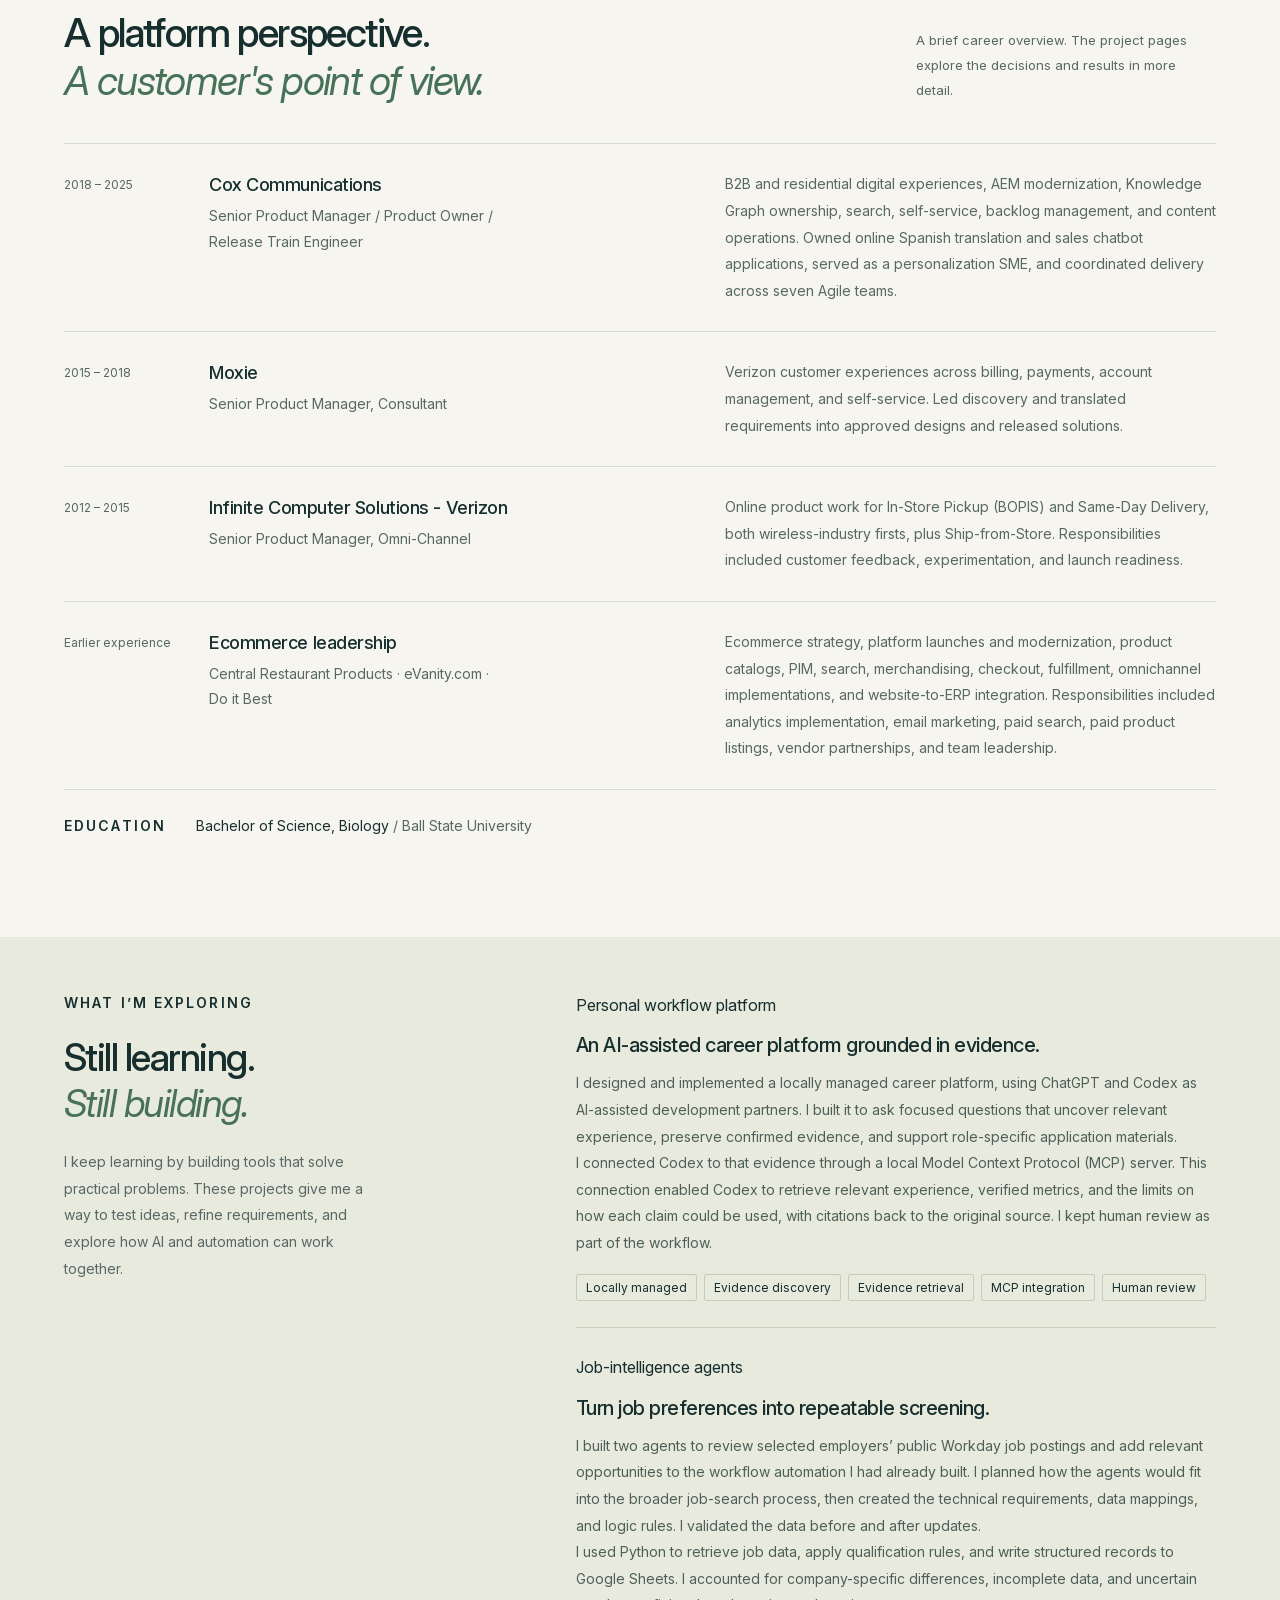
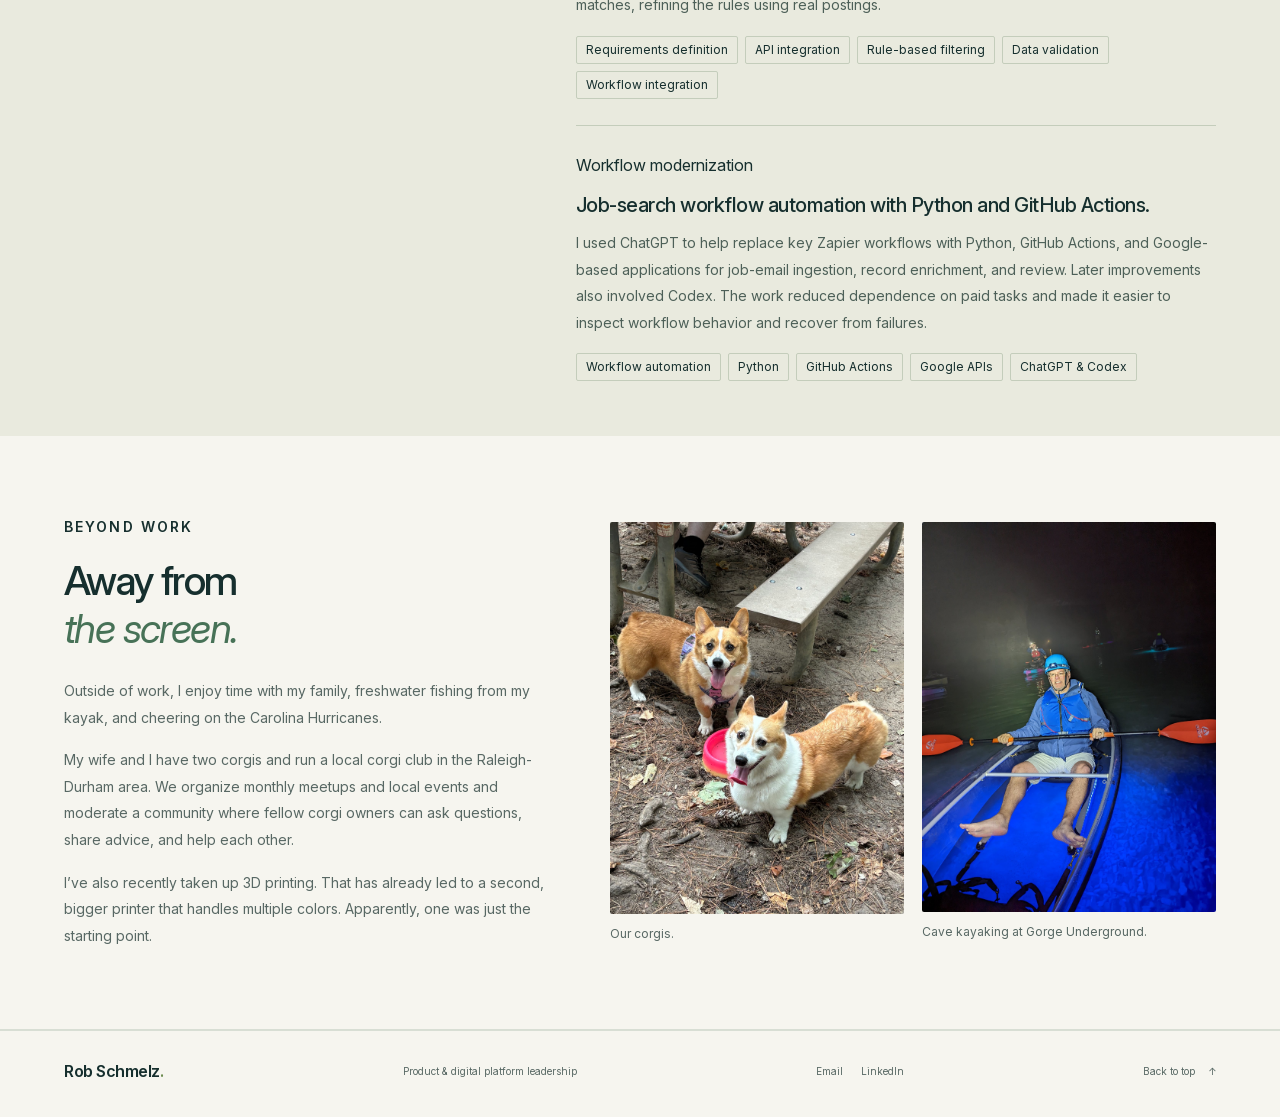
==== commit d430e37e: "Reframe portfolio and feature wireless industry firsts" ====
--- a/index.html
+++ b/index.html
@@ -1,5 +1,5 @@
 <!doctype html>
-<html lang="en"><head><meta charset="utf-8"><meta name="viewport" content="width=device-width, initial-scale=1"><meta name="theme-color" content="#153c3a"><meta name="description" content="Explore Rob Schmelz’s product leadership across digital platforms and ecommerce, with examples of requirements clarification, CMS modernization, and customer experience."><meta name="robots" content="index, follow"><link rel="canonical" href="https://rs-mandalorian.github.io/portfolio/"><meta property="og:title" content="Rob Schmelz | Product Leadership, Digital Platforms &amp; Ecommerce"><meta property="og:description" content="Explore Rob Schmelz’s product leadership across digital platforms and ecommerce, with examples of requirements clarification, CMS modernization, and customer experience."><meta property="og:type" content="website"><meta property="og:url" content="https://rs-mandalorian.github.io/portfolio/"><title>Rob Schmelz | Product Leadership, Digital Platforms &amp; Ecommerce</title><link rel="icon" href="./mark.svg" type="image/svg+xml"><link rel="stylesheet" href="./styles.css?v=hero-45px-v16"><script src="./app.js" defer></script><script type="application/ld+json">{"@context": "https://schema.org", "@type": "Person", "name": "Rob Schmelz", "url": "https://rs-mandalorian.github.io/portfolio/", "sameAs": ["https://www.linkedin.com/in/robschmelz/"], "email": "mailto:rob.schmelz+portfolio@gmail.com", "description": "Product leadership, digital platforms, web strategy, and ecommerce customer experience."}</script></head>
+<html lang="en"><head><meta charset="utf-8"><meta name="viewport" content="width=device-width, initial-scale=1"><meta name="theme-color" content="#153c3a"><meta name="description" content="Explore Rob Schmelz’s product leadership across digital platforms and ecommerce, with examples of requirements clarification, CMS modernization, and customer experience."><meta name="robots" content="index, follow"><link rel="canonical" href="https://rs-mandalorian.github.io/portfolio/"><meta property="og:title" content="Rob Schmelz | Product Leadership, Digital Platforms &amp; Ecommerce"><meta property="og:description" content="Explore Rob Schmelz’s product leadership across digital platforms and ecommerce, with examples of requirements clarification, CMS modernization, and customer experience."><meta property="og:type" content="website"><meta property="og:url" content="https://rs-mandalorian.github.io/portfolio/"><title>Rob Schmelz | Product Leadership, Digital Platforms &amp; Ecommerce</title><link rel="icon" href="./mark.svg" type="image/svg+xml"><link rel="stylesheet" href="./styles.css?v=portfolio-history-20261109"><script src="./app.js" defer></script><script type="application/ld+json">{"@context": "https://schema.org", "@type": "Person", "name": "Rob Schmelz", "url": "https://rs-mandalorian.github.io/portfolio/", "sameAs": ["https://www.linkedin.com/in/robschmelz/"], "email": "mailto:rob.schmelz+portfolio@gmail.com", "description": "Product leadership, digital platforms, web strategy, and ecommerce customer experience."}</script></head>
 
 <!-- Google tag (gtag.js) -->
 <script async src="https://www.googletagmanager.com/gtag/js?id=G-S5VYJTQXDG"></script>
@@ -11,7 +11,7 @@
   gtag('config', 'G-S5VYJTQXDG');
 </script>
 
-<body><a class="skip-link" href="#main">Skip to content</a><header class="site-header"><a class="wordmark" href="./index.html" aria-label="Rob Schmelz, home"><span class="monogram" aria-hidden="true">rs<span>.</span></span><span>Rob Schmelz</span></a><button class="menu-button" aria-expanded="false" aria-controls="navigation" hidden>Menu <span aria-hidden="true">+</span></button><nav id="navigation" aria-label="Main navigation"><a href="./product-leadership.html">Product leadership</a><a href="./digital-platforms.html">Platforms &amp; web</a><a href="./ecommerce-customer-experience.html">Ecommerce &amp; CX</a><a href="#contact">Contact <span aria-hidden="true">↗</span></a></nav></header><main id="main"><section class="hero section-shell" id="top" aria-labelledby="hero-title">
+<body><a class="skip-link" href="#main">Skip to content</a><header class="site-header"><a class="wordmark" href="./index.html" aria-label="Rob Schmelz, home"><span class="monogram" aria-hidden="true">rs<span>.</span></span><span>Rob Schmelz</span></a><button class="menu-button" aria-expanded="false" aria-controls="navigation" hidden>Menu <span aria-hidden="true">+</span></button><nav id="navigation" aria-label="Main navigation"><a href="./product-leadership.html">Product leadership</a><a href="./digital-platforms.html">Platforms &amp; web</a><a href="./ecommerce-customer-experience.html">Ecommerce &amp; CX</a></nav></header><main id="main"><section class="hero section-shell" id="top" aria-labelledby="hero-title">
       <div class="hero-copy">
         <p class="eyebrow">Product &amp; digital platform leadership</p>
         <h1 id="hero-title">Understand the problem.<br>Explore what’s possible.<br><em>Make the work clear.</em></h1>
@@ -39,7 +39,14 @@
         <div class="art-caption"><span class="art-caption-number">24,000</span><p>localized pages supported<br>by the migration.</p></div>
         <div class="art-bottomline"><a href="./digital-platforms.html#work">Explore the decisions behind this work<span aria-hidden="true"> ↗</span></a></div>
       </aside>
-    </section><section class="impact-highlights section-shell" id="impact" aria-labelledby="impact-title"><div class="impact-heading"><h2 class="eyebrow" id="impact-title">Impact highlights across my career</h2></div><ol class="impact-grid"><li class="impact-card"><h3><strong>35%</strong><span>shorter release times</span></h3><p class="impact-description">Improved content operations through clearer delivery practices and automated intake.</p><p class="impact-employer">Cox</p></li><li class="impact-card"><h3><strong>450%</strong><span>adoption growth</span></h3><p class="impact-description">Expanded Ship-to-Store customer adoption over three years across a network of 2,300+ affiliated locations.</p><p class="impact-employer">Do it Best</p></li><li class="impact-card"><h3><strong>25.1%</strong><span>higher conversion</span></h3><p class="impact-description">Built commerce automation that also increased average order value by 18.2% and reduced paid media costs by 10.7%.</p><p class="impact-employer">Central Restaurant Products</p></li><li class="impact-card"><h3><strong>90 days</strong><span>to launch</span></h3><p class="impact-description">Built a new ecommerce business from platform selection through payments, fulfillment, and launch.</p><p class="impact-employer">eVanity</p></li></ol></section><section class="section-shell section-space" id="work" aria-labelledby="work-title"><div class="section-heading"><div><p class="eyebrow">Explore my work</p><h2 id="work-title">Three ways to look at<br><em>the work I do.</em></h2></div><p>Explore examples of how I approach product decisions, digital platforms, and customer experiences. Each page looks more closely at the work, my role, and what changed.</p></div><div class="area-grid"><article class="area-card"><div class="area-header"><div><p class="eyebrow">Product leadership</p><h3>From discovery to delivery.</h3></div></div><p class="area-description">Customer discovery, roadmap priorities, experimentation, and cross-functional product decisions.</p><span class="area-employers">Moxie · Cox · Verizon</span><a class="area-link" href="./product-leadership.html">Explore this work <span aria-hidden="true">→</span></a></article><article class="area-card"><div class="area-header"><div><p class="eyebrow">Platforms &amp; web strategy</p><h3>A stronger foundation for the experience.</h3></div></div><p class="area-description">CMS modernization, author enablement, reusable content, search, and publishing governance.</p><span class="area-employers">Cox Communications</span><a class="area-link" href="./digital-platforms.html">Explore this work <span aria-hidden="true">→</span></a></article><article class="area-card"><div class="area-header"><div><p class="eyebrow">Ecommerce &amp; customer experience</p><h3>Make the whole journey work.</h3></div></div><p class="area-description">Product discovery, product information management, guided navigation, checkout, and online-to-store fulfillment.</p><span class="area-employers">Do it Best · Central · eVanity · Verizon</span><a class="area-link" href="./ecommerce-customer-experience.html">Explore this work <span aria-hidden="true">→</span></a></article></div></section><section class="approach-section" id="approach" aria-labelledby="approach-title"><div class="section-shell approach-inner">
+    </section><section class="impact-highlights section-shell" id="impact" aria-labelledby="impact-title"><div class="impact-heading"><h2 class="eyebrow" id="impact-title">Impact highlights across my career</h2></div><ol class="impact-grid"><li class="impact-card"><h3><strong>35%</strong><span>shorter release times</span></h3><p class="impact-description">Improved content operations through clearer delivery practices and automated intake.</p><p class="impact-employer">Cox</p></li><li class="impact-card"><h3><strong>450%</strong><span>adoption growth</span></h3><p class="impact-description">Expanded Ship-to-Store customer adoption over three years across a network of 2,300+ affiliated locations.</p><p class="impact-employer">Do it Best</p></li><li class="impact-card"><h3><strong>25.1%</strong><span>higher conversion</span></h3><p class="impact-description">Built commerce automation that also increased average order value by 18.2% and reduced paid media costs by 10.7%.</p><p class="impact-employer">Central Restaurant Products</p></li><li class="impact-card"><h3><strong>90 days</strong><span>to launch</span></h3><p class="impact-description">Built a new ecommerce business from platform selection through payments, fulfillment, and launch.</p><p class="impact-employer">eVanity</p></li></ol></section><section class="industry-firsts section-shell section-space" id="industry-firsts" aria-labelledby="firsts-title">
+  <div class="firsts-heading"><p class="eyebrow">Wireless communications industry firsts</p><h2 id="firsts-title">Two launches that changed how customers could get their next device.</h2><p>I led online product work for Verizon’s In-Store Pickup (BOPIS) and Same-Day Delivery launches, both firsts in the wireless communications industry.</p></div>
+  <div class="firsts-grid">
+    <article class="area-card firsts-card"><h3>In-Store Pickup (BOPIS)</h3><p class="firsts-date">Initial launch: <time datetime="2013-05">May 2013</time></p><h4>Buy online. Pick up locally.</h4><p>Customers could purchase a device online and collect it at a local store. I defined requirements for checking store inventory, displaying device availability, and reserving inventory after online checkout.</p></article>
+    <article class="area-card firsts-card"><h3>Same-Day Delivery</h3><p class="firsts-date">Initial launch: <time datetime="2014-02">February 2014</time></p><h4>Buy online. Receive it the same day.</h4><p>Customers could purchase a device online for same-day delivery. I defined fulfillment requirements with Store Operations and store shipping partners, connecting the customer-facing experience with the operational handoff.</p></article>
+  </div>
+  <a class="text-link firsts-link" href="./ecommerce-customer-experience.html#fulfillment-work">Explore the fulfillment work <span aria-hidden="true">→</span></a>
+</section><section class="section-shell section-space" id="work" aria-labelledby="work-title"><div class="section-heading"><div><p class="eyebrow">Explore my work</p><h2 id="work-title">Three ways to look at<br><em>the work I do.</em></h2></div><p>Explore examples of how I approach product decisions, digital platforms, and customer experiences. Each page looks more closely at the work, my role, and what changed.</p></div><div class="area-grid"><article class="area-card"><div class="area-header"><div><p class="eyebrow">Product leadership</p><h3>From discovery to delivery.</h3></div></div><p class="area-description">Customer discovery, roadmap priorities, experimentation, and cross-functional product decisions.</p><span class="area-employers">Moxie · Cox · Verizon</span><a class="area-link" href="./product-leadership.html">Explore this work <span aria-hidden="true">→</span></a></article><article class="area-card"><div class="area-header"><div><p class="eyebrow">Platforms &amp; web strategy</p><h3>A stronger foundation for the experience.</h3></div></div><p class="area-description">CMS modernization, author enablement, reusable content, search, and publishing governance.</p><span class="area-employers">Cox Communications</span><a class="area-link" href="./digital-platforms.html">Explore this work <span aria-hidden="true">→</span></a></article><article class="area-card"><div class="area-header"><div><p class="eyebrow">Ecommerce &amp; customer experience</p><h3>Make the whole journey work.</h3></div></div><p class="area-description">Product discovery, product information management, guided navigation, checkout, and online-to-store fulfillment.</p><span class="area-employers">Do it Best · Central · eVanity · Verizon</span><a class="area-link" href="./ecommerce-customer-experience.html">Explore this work <span aria-hidden="true">→</span></a></article></div></section><section class="approach-section" id="approach" aria-labelledby="approach-title"><div class="section-shell approach-inner">
       <div class="approach-intro"><p class="eyebrow">How I work</p><h2 id="approach-title">From an unclear request<br>to <em>work the team can deliver.</em></h2><p>I work through the questions that connect a business need to a practical solution. The requirements need to make sense to the people building it and account for the people who will use and operate it.</p></div>
       <div class="approach-steps"><div><svg class="section-check" viewBox="0 0 24 24" width="18" height="18" aria-hidden="true" focusable="false"><path d="M16.5 3.7a9 9 0 1 0 4 5.8" fill="none" stroke="currentColor" stroke-width="1.8" stroke-linecap="round"/><path d="m6.5 12.5 3.9 3.5L21 4" fill="none" stroke="currentColor" stroke-width="3" stroke-linecap="round" stroke-linejoin="round"/></svg><div><h3>Clarify the request.</h3><p>Ask questions to understand the problem, who it affects, and what needs to change. Identify assumptions and agree on the intended outcome.</p></div></div><div><svg class="section-check" viewBox="0 0 24 24" width="18" height="18" aria-hidden="true" focusable="false"><path d="M16.5 3.7a9 9 0 1 0 4 5.8" fill="none" stroke="currentColor" stroke-width="1.8" stroke-linecap="round"/><path d="m6.5 12.5 3.9 3.5L21 4" fill="none" stroke="currentColor" stroke-width="3" stroke-linecap="round" stroke-linejoin="round"/></svg><div><h3>Work through feasibility.</h3><p>Work with Engineering, UX, and operational partners to assess technical constraints, dependencies, and tradeoffs. Use those discussions to shape a practical approach.</p></div></div><div><svg class="section-check" viewBox="0 0 24 24" width="18" height="18" aria-hidden="true" focusable="false"><path d="M16.5 3.7a9 9 0 1 0 4 5.8" fill="none" stroke="currentColor" stroke-width="1.8" stroke-linecap="round"/><path d="m6.5 12.5 3.9 3.5L21 4" fill="none" stroke="currentColor" stroke-width="3" stroke-linecap="round" stroke-linejoin="round"/></svg><div><h3>Write for the team doing the work.</h3><p>Translate the agreed approach into requirements using the team’s terminology. Make expected behavior, business rules, data needs, and acceptance criteria clear.</p></div></div><div><svg class="section-check" viewBox="0 0 24 24" width="18" height="18" aria-hidden="true" focusable="false"><path d="M16.5 3.7a9 9 0 1 0 4 5.8" fill="none" stroke="currentColor" stroke-width="1.8" stroke-linecap="round"/><path d="m6.5 12.5 3.9 3.5L21 4" fill="none" stroke="currentColor" stroke-width="3" stroke-linecap="round" stroke-linejoin="round"/></svg><div><h3>Stay involved through delivery.</h3><p>Resolve questions as the work progresses, clarify requirements when new details emerge, and use release feedback to decide what needs improving.</p></div></div></div>
     </div></section><section class="colleagues-section section-shell section-space" id="colleagues" aria-labelledby="colleagues-title">
@@ -55,8 +62,8 @@
       <div class="experience-row earlier"><div class="experience-date">Earlier experience</div><div class="experience-role"><h3>Ecommerce leadership</h3><p>Central Restaurant Products · eVanity.com · Do it Best</p></div><p class="experience-description">Ecommerce strategy, platform launches and modernization, product catalogs, PIM, search, merchandising, checkout, fulfillment, omnichannel implementations, and website-to-ERP integration. Responsibilities included analytics implementation, email marketing, paid search, paid product listings, vendor partnerships, and team leadership.</p></div>
       <div class="education-line"><span class="eyebrow">Education</span><span>Bachelor of Science, Biology <span class="muted">/ Ball State University</span></span></div>
     </section><section class="building-section section-shell" id="building" aria-labelledby="building-title">
-      <div class="building-heading"><p class="eyebrow">What I’m doing between roles</p><h2 id="building-title">Still learning.<br><em>Still building.</em></h2><p>Between roles, I've continued learning by building tools for my own job search. These projects give me a practical way to test ideas, refine requirements, and work through what makes AI useful and reliable.</p></div>
-      <div class="building-projects"><article><div><span>Personal workflow platform</span></div><h3>An AI-assisted career platform grounded in evidence.</h3><p>I designed and implemented a locally managed career platform, using ChatGPT and Codex as AI-assisted development partners. It asks focused questions to uncover relevant experience, preserves confirmed evidence, and supports role-specific application materials.</p><p>I connected Codex to that evidence through a local Model Context Protocol (MCP) server. This connection lets Codex retrieve relevant experience, verified metrics, and the limits on how each claim can be used, with citations back to the original source. Human review remains part of the workflow.</p><ul class="tags" aria-label="Project focus"><li>Locally managed</li><li>Evidence discovery</li><li>Evidence retrieval</li><li>MCP integration</li><li>Human review</li></ul></article><article><div><span>Job-intelligence agents</span></div><h3>Turn job preferences into repeatable screening.</h3><p>I built two agents to review selected employers’ public Workday job postings and add relevant opportunities to my existing workflow automation. I planned how the agents would fit into the broader job-search process, then created the technical requirements, data mappings, and logic rules. I validated the data before and after updates.</p><p>The agents use Python to retrieve job data, apply qualification rules, and write structured records to Google Sheets. I accounted for company-specific differences, incomplete data, and uncertain matches, refining the rules using real postings.</p><ul class="tags" aria-label="Project focus"><li>Requirements definition</li><li>API integration</li><li>Rule-based filtering</li><li>Data validation</li><li>Workflow integration</li></ul></article><article><div><span>Workflow modernization</span></div><h3>Job-search workflow automation with Python and GitHub Actions.</h3><p>I used ChatGPT to help replace key Zapier workflows with Python, GitHub Actions, and Google-based applications for job-email ingestion, record enrichment, and review. Later improvements also involved Codex. The work reduced dependence on paid tasks and made it easier to inspect workflow behavior and recover from failures.</p><ul class="tags" aria-label="Project focus and technologies"><li>Workflow automation</li><li>Python</li><li>GitHub Actions</li><li>Google APIs</li><li>ChatGPT &amp; Codex</li></ul></article></div>
+      <div class="building-heading"><p class="eyebrow">What I’m exploring</p><h2 id="building-title">Still learning.<br><em>Still building.</em></h2><p>I keep learning by building tools that solve practical problems. These projects give me a way to test ideas, refine requirements, and explore how AI and automation can work together.</p></div>
+      <div class="building-projects"><article><div><span>Personal workflow platform</span></div><h3>An AI-assisted career platform grounded in evidence.</h3><p>I designed and implemented a locally managed career platform, using ChatGPT and Codex as AI-assisted development partners. I built it to ask focused questions that uncover relevant experience, preserve confirmed evidence, and support role-specific application materials.</p><p>I connected Codex to that evidence through a local Model Context Protocol (MCP) server. This connection enabled Codex to retrieve relevant experience, verified metrics, and the limits on how each claim could be used, with citations back to the original source. I kept human review as part of the workflow.</p><ul class="tags" aria-label="Project focus"><li>Locally managed</li><li>Evidence discovery</li><li>Evidence retrieval</li><li>MCP integration</li><li>Human review</li></ul></article><article><div><span>Job-intelligence agents</span></div><h3>Turn job preferences into repeatable screening.</h3><p>I built two agents to review selected employers’ public Workday job postings and add relevant opportunities to the workflow automation I had already built. I planned how the agents would fit into the broader job-search process, then created the technical requirements, data mappings, and logic rules. I validated the data before and after updates.</p><p>I used Python to retrieve job data, apply qualification rules, and write structured records to Google Sheets. I accounted for company-specific differences, incomplete data, and uncertain matches, refining the rules using real postings.</p><ul class="tags" aria-label="Project focus"><li>Requirements definition</li><li>API integration</li><li>Rule-based filtering</li><li>Data validation</li><li>Workflow integration</li></ul></article><article><div><span>Workflow modernization</span></div><h3>Job-search workflow automation with Python and GitHub Actions.</h3><p>I used ChatGPT to help replace key Zapier workflows with Python, GitHub Actions, and Google-based applications for job-email ingestion, record enrichment, and review. Later improvements also involved Codex. The work reduced dependence on paid tasks and made it easier to inspect workflow behavior and recover from failures.</p><ul class="tags" aria-label="Project focus and technologies"><li>Workflow automation</li><li>Python</li><li>GitHub Actions</li><li>Google APIs</li><li>ChatGPT &amp; Codex</li></ul></article></div>
     </section><section class="personal-section section-shell" id="outside-work" aria-labelledby="personal-title">
       <div class="personal-copy"><p class="eyebrow">Beyond work</p><h2 id="personal-title">Away from<br><em>the screen.</em></h2>
         <p>Outside of work, I enjoy time with my family, freshwater fishing from my kayak, and cheering on the Carolina Hurricanes.</p>
@@ -67,4 +74,4 @@
         <figure><img src="./images/my-corgis.jpg" width="1534" height="2048" loading="lazy" decoding="async" alt="Our two corgis outdoors near a picnic table."><figcaption>Our corgis.</figcaption></figure>
         <figure><img src="./images/kayaking-in-a-cave.jpg" width="1542" height="2048" loading="lazy" decoding="async" alt="Kayaking in a cave over blue-lit water."><figcaption>Cave kayaking at Gorge Underground.</figcaption></figure>
       </div>
-    </section><section class="contact-section section-shell" id="contact" aria-labelledby="contact-title"><div><p class="eyebrow">Let's connect</p><h2 id="contact-title">Let’s talk about<br>what I could bring<br><em>to your team.</em></h2></div><div class="contact-copy"><p>I’m looking for opportunities to apply my experience and the skills I continue to build across product leadership, digital platforms, web strategy, ecommerce, customer experience, and AI-assisted workflow automation. I’m open to remote roles, as well as on-site and hybrid opportunities in the Raleigh, NC area.</p><div class="contact-links"><a class="button button-dark" href="mailto:rob.schmelz+portfolio@gmail.com">Email me <span aria-hidden="true">↗</span></a><a class="text-link" href="https://www.linkedin.com/in/robschmelz/" target="_blank" rel="noopener noreferrer">Connect on LinkedIn <span aria-hidden="true">↗</span></a></div></div></section></main><footer class="site-footer section-shell"><a class="footer-name" href="#top">Rob Schmelz<span aria-hidden="true">.</span></a><p>Product &amp; digital platform leadership</p><div class="footer-links"><a href="mailto:rob.schmelz+portfolio@gmail.com">Email</a><a href="https://www.linkedin.com/in/robschmelz/" target="_blank" rel="noopener noreferrer">LinkedIn</a></div><a href="#top">Back to top <span aria-hidden="true">↑</span></a></footer></body></html>
+    </section></main><footer class="site-footer section-shell"><a class="footer-name" href="#top">Rob Schmelz<span aria-hidden="true">.</span></a><p>Product &amp; digital platform leadership</p><div class="footer-links"><a href="mailto:rob.schmelz+portfolio@gmail.com">Email</a><a href="https://www.linkedin.com/in/robschmelz/" target="_blank" rel="noopener noreferrer">LinkedIn</a></div><a href="#top">Back to top <span aria-hidden="true">↑</span></a></footer></body></html>
--- a/styles.css
+++ b/styles.css
@@ -103,3 +103,9 @@
 @media(max-width:540px){.focus-panel .section-check{margin-top:7px;margin-bottom:0}}
 
 .platform-art .art-summary{font-size:14px;line-height:1.65;color:#c3d1c6;margin-top:14px}
+
+/* Featured wireless-industry launches */
+.firsts-heading{max-width:760px;margin-bottom:30px}.firsts-heading .eyebrow{margin-bottom:20px}.firsts-heading>p:last-child{max-width:680px;margin-top:22px;color:var(--muted);line-height:1.8}
+.firsts-grid{display:grid;grid-template-columns:repeat(2,minmax(0,1fr));gap:20px}.firsts-card h3{font-size:26px;line-height:1.25;letter-spacing:-.03em}.firsts-card .firsts-date{font-size:13px;color:var(--muted);margin-top:12px;margin-bottom:25px}.firsts-card h4{font-size:17px;line-height:1.5;margin-bottom:14px}.firsts-card>p:last-child{color:var(--muted);line-height:1.8;margin:0}.firsts-link{margin-top:26px}
+@media(max-width:700px){.firsts-grid{grid-template-columns:1fr}.firsts-heading h2{font-size:32px}.firsts-card h3{font-size:24px}}
+@media print{.firsts-card{break-inside:avoid}}
